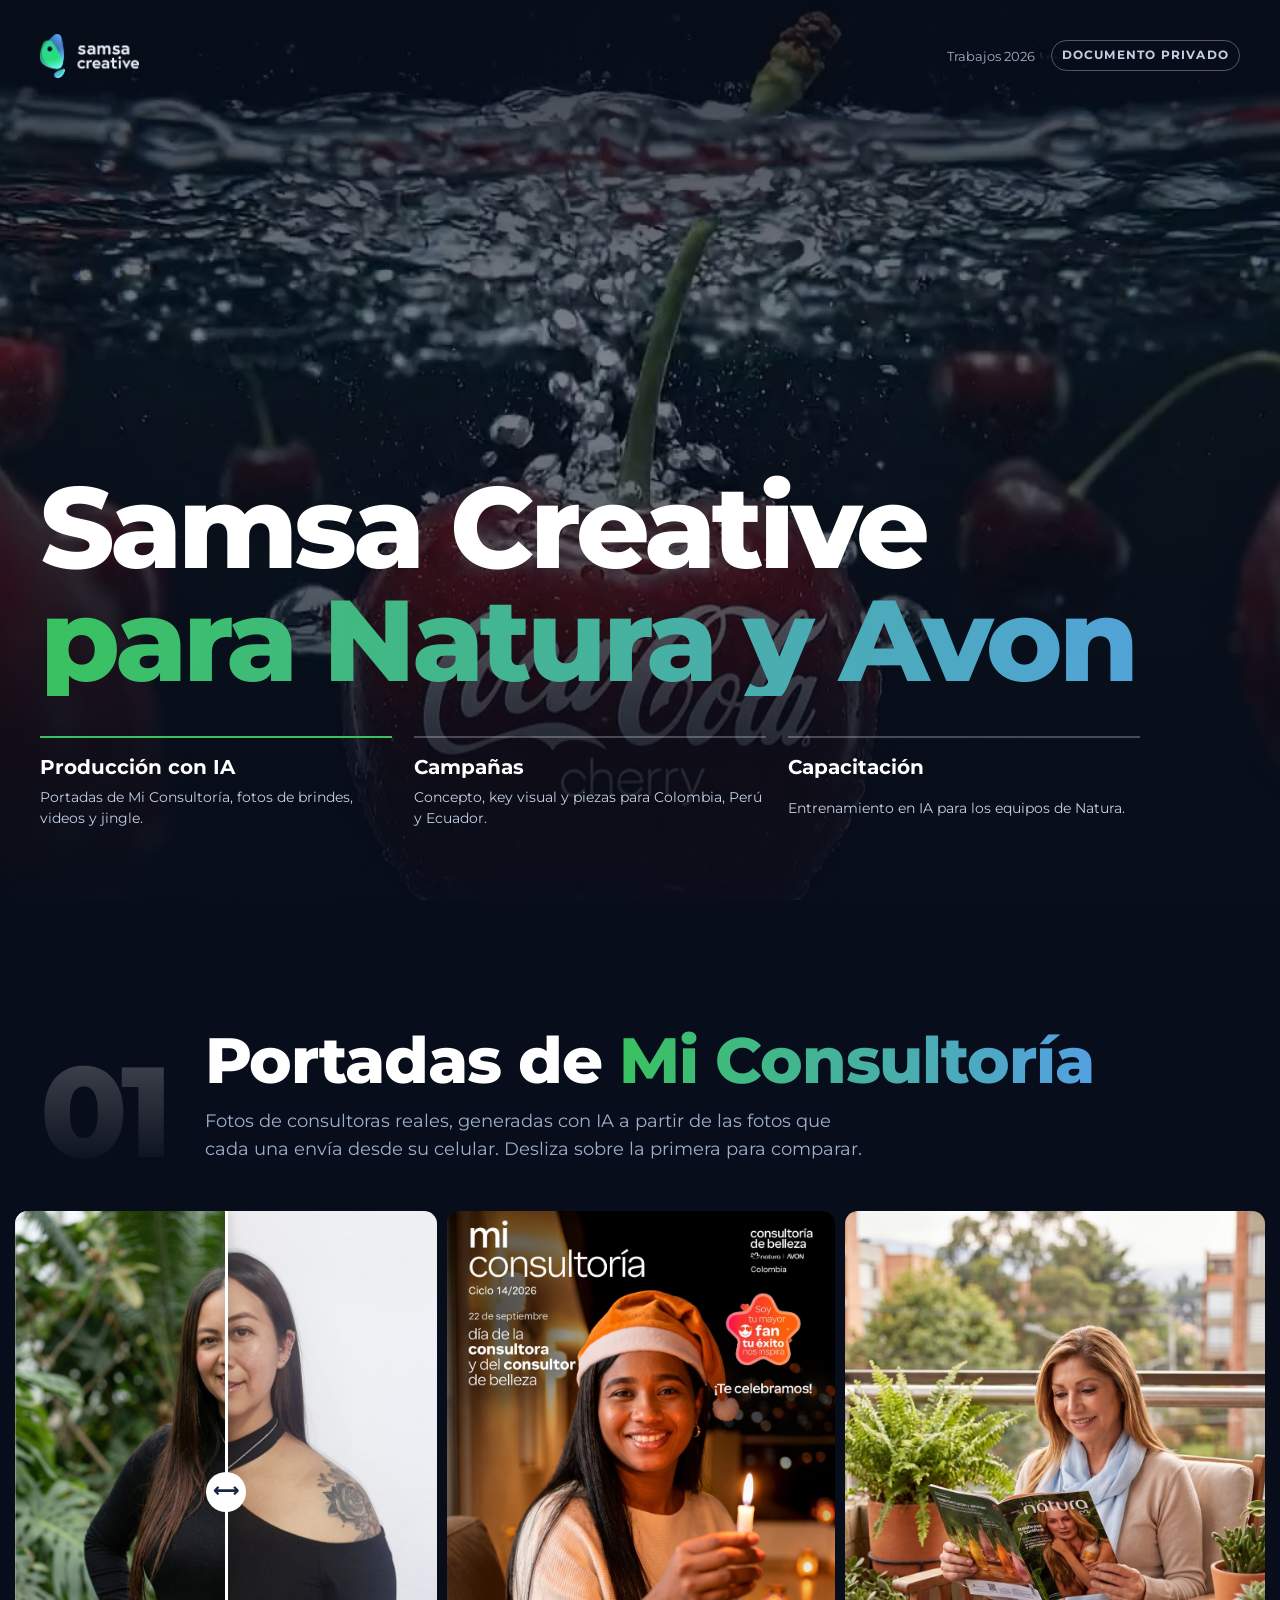
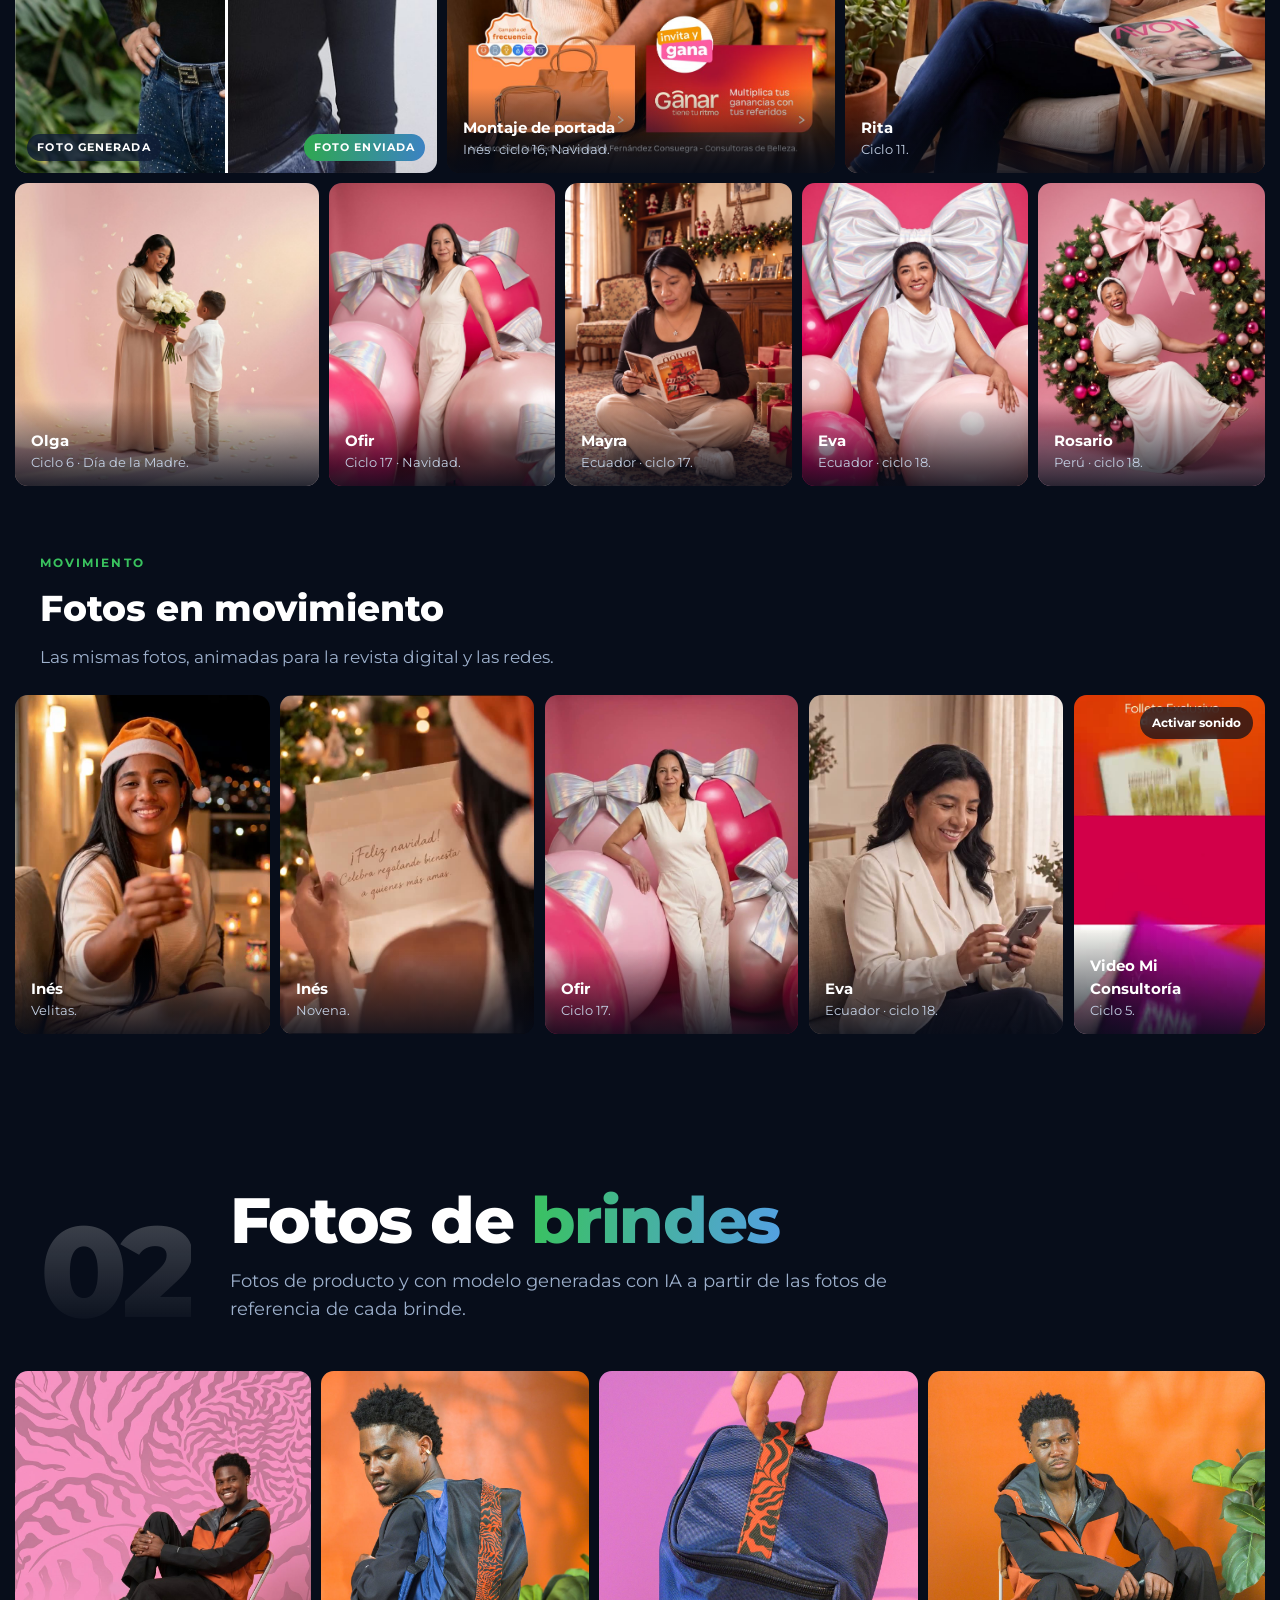
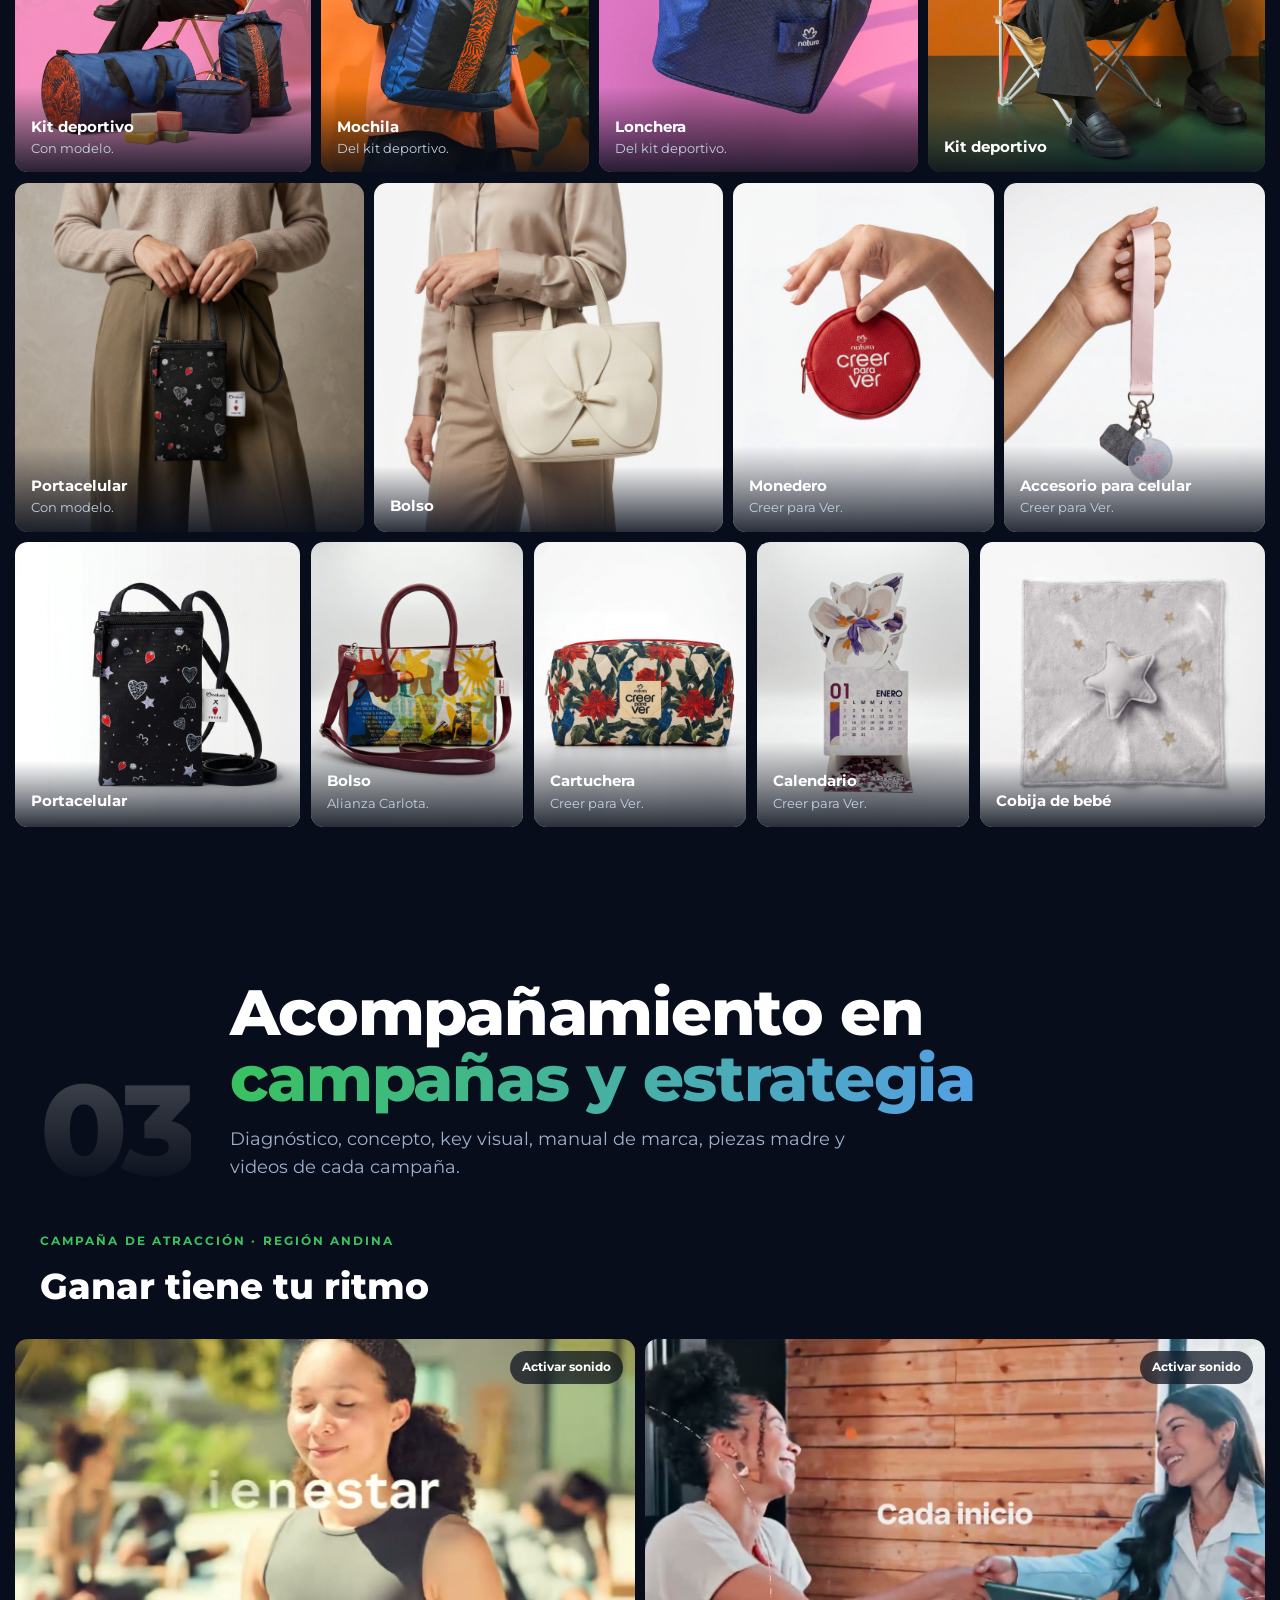
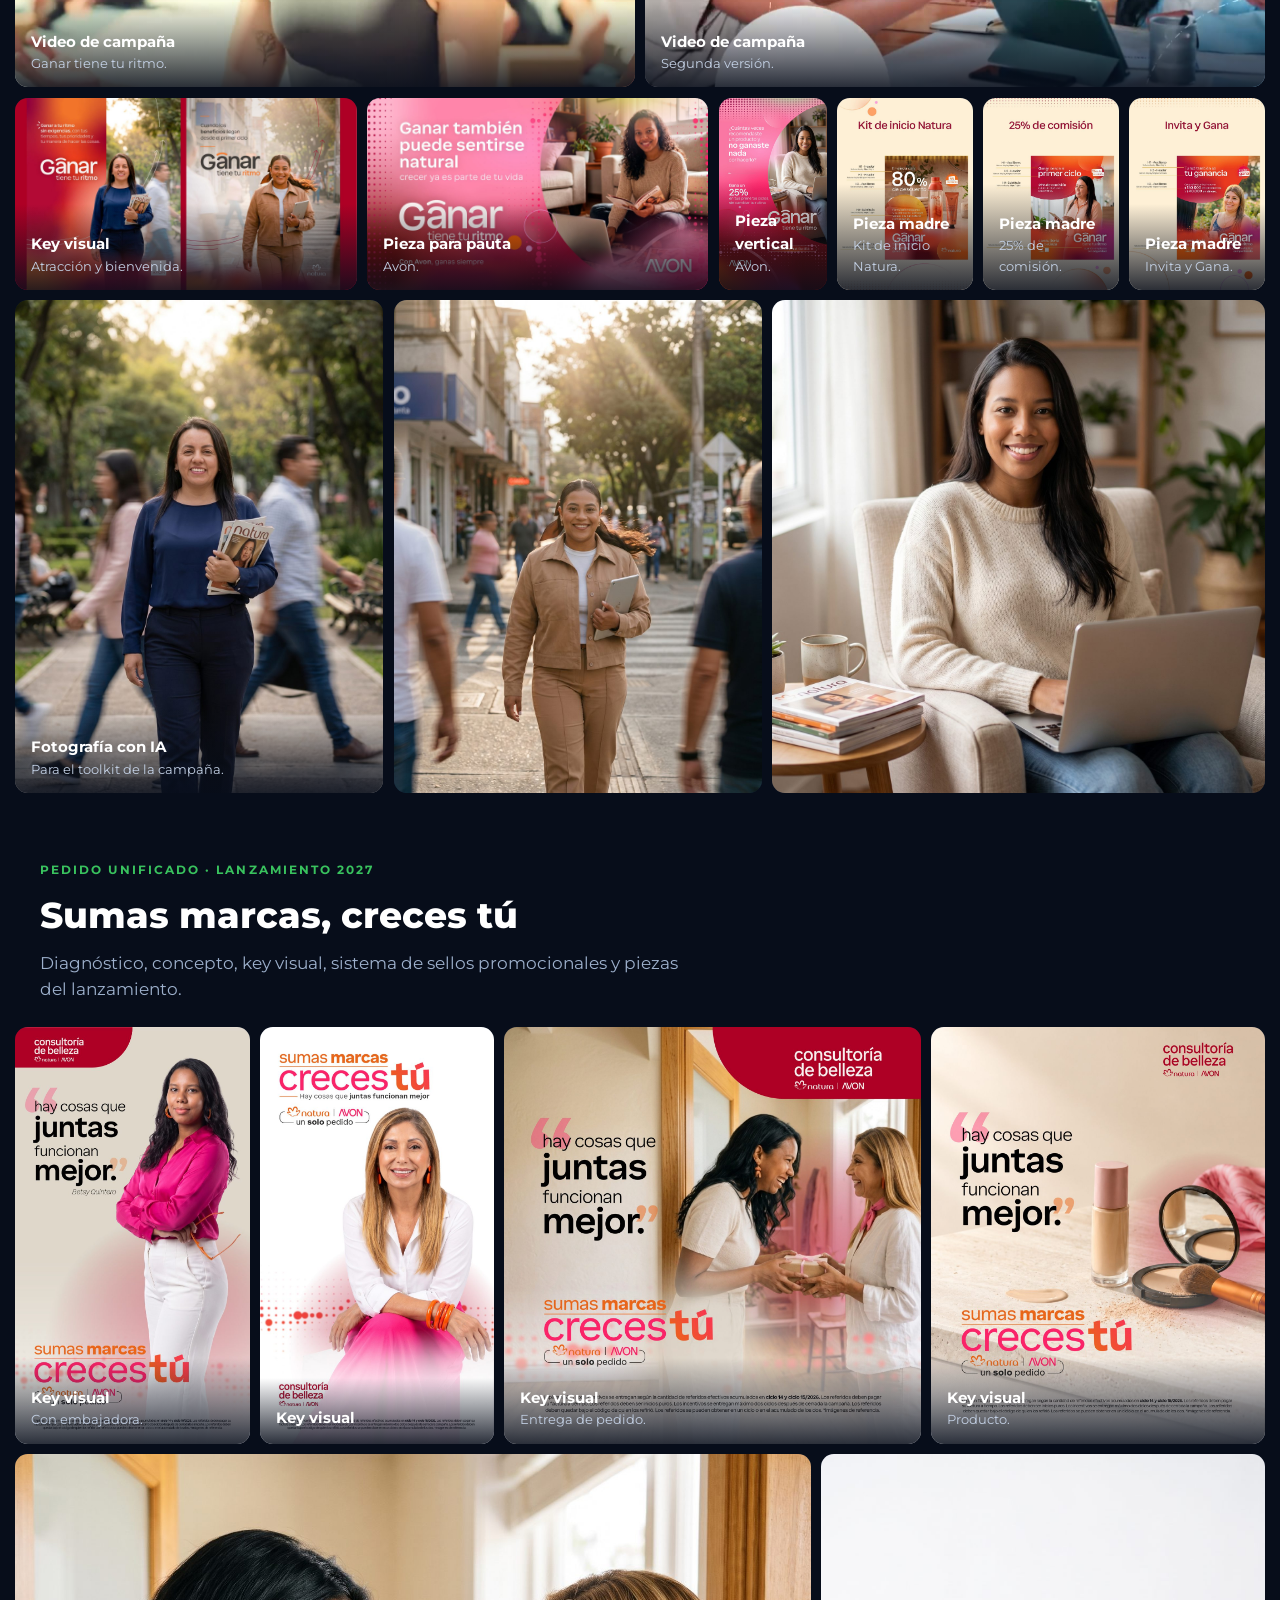
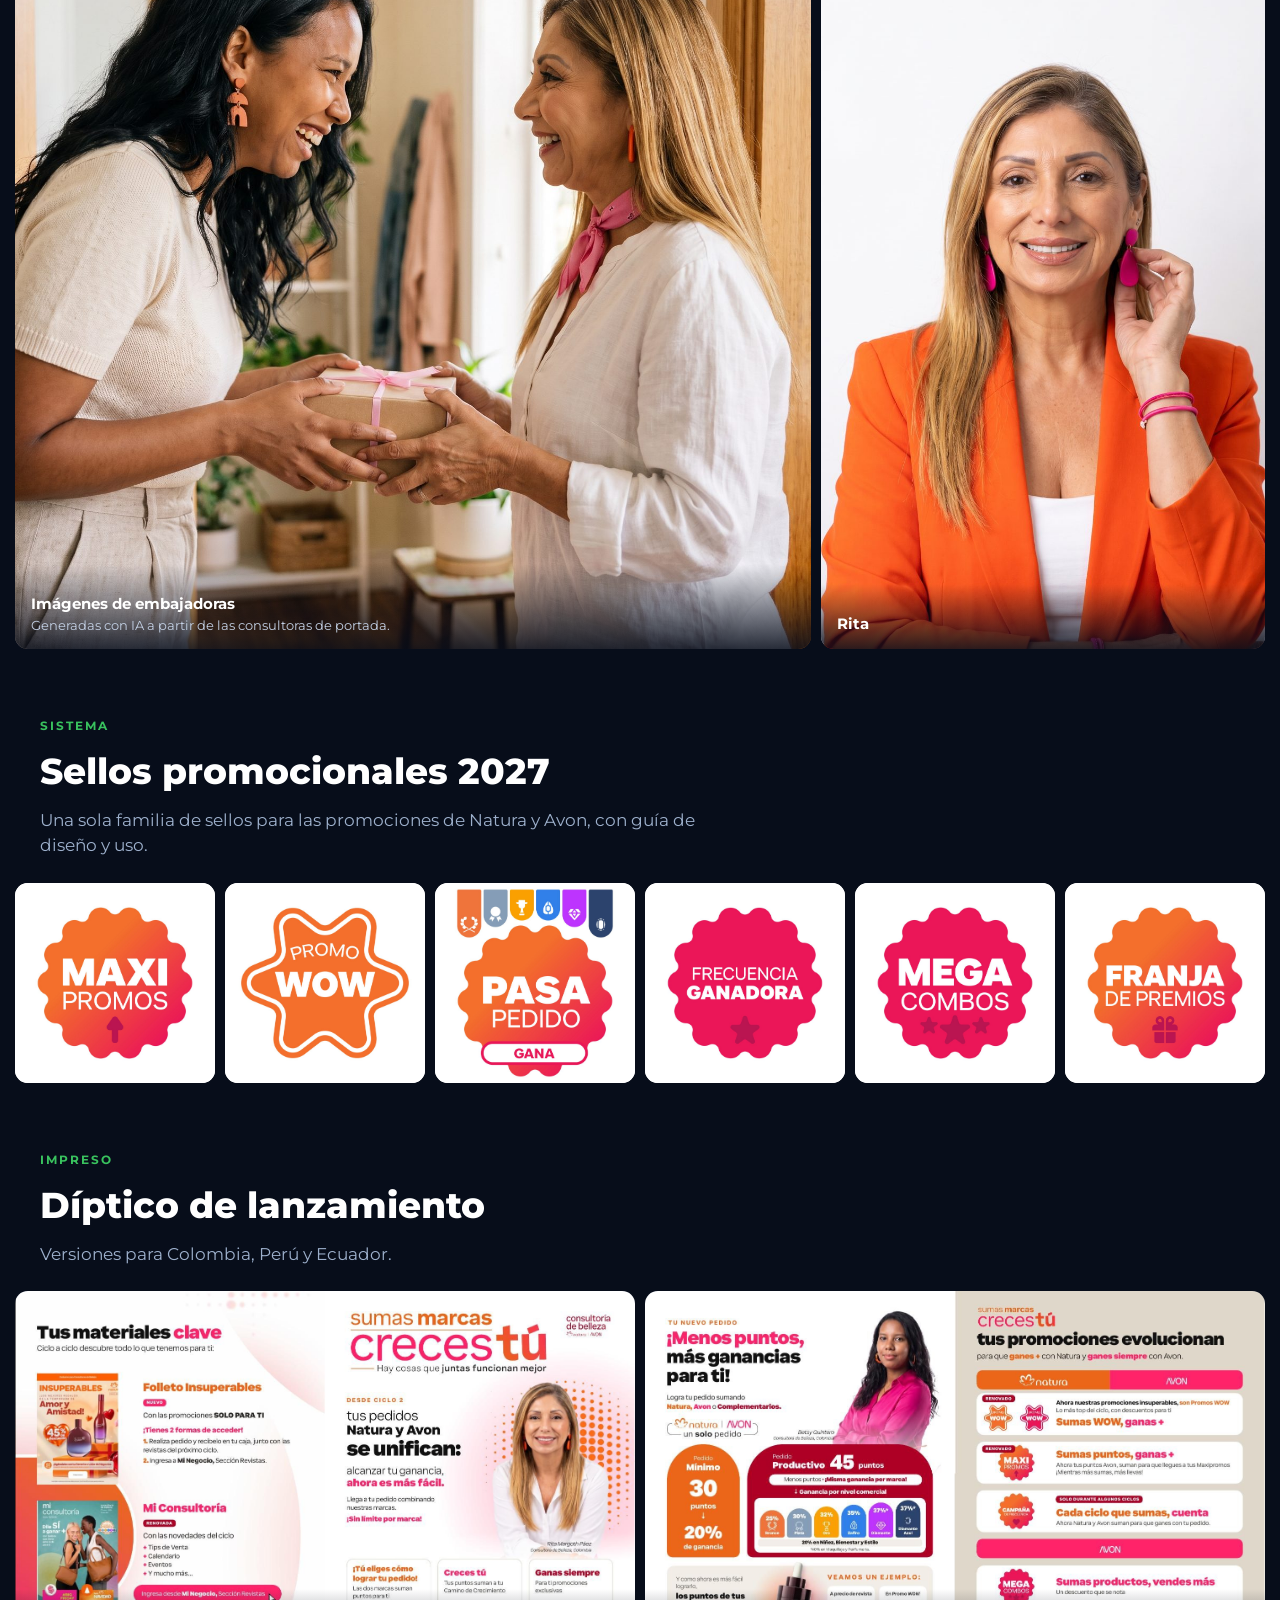
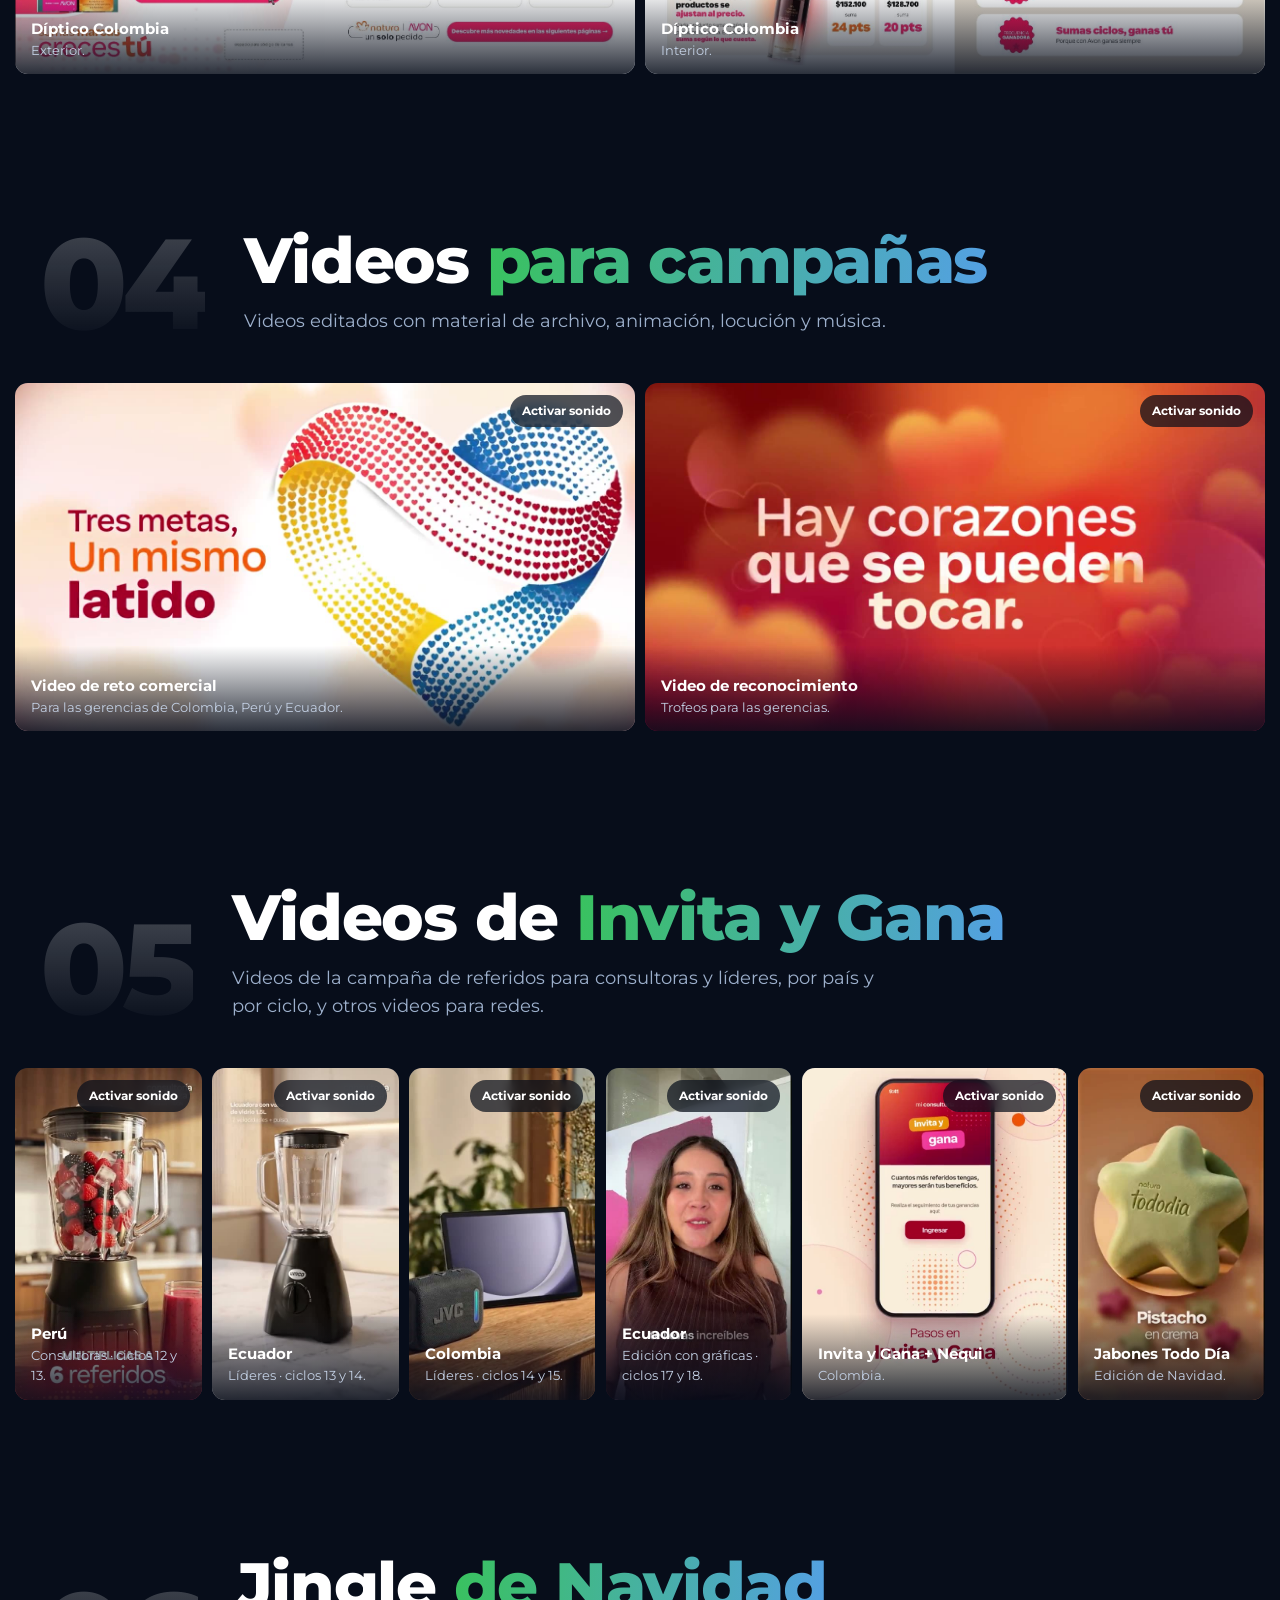
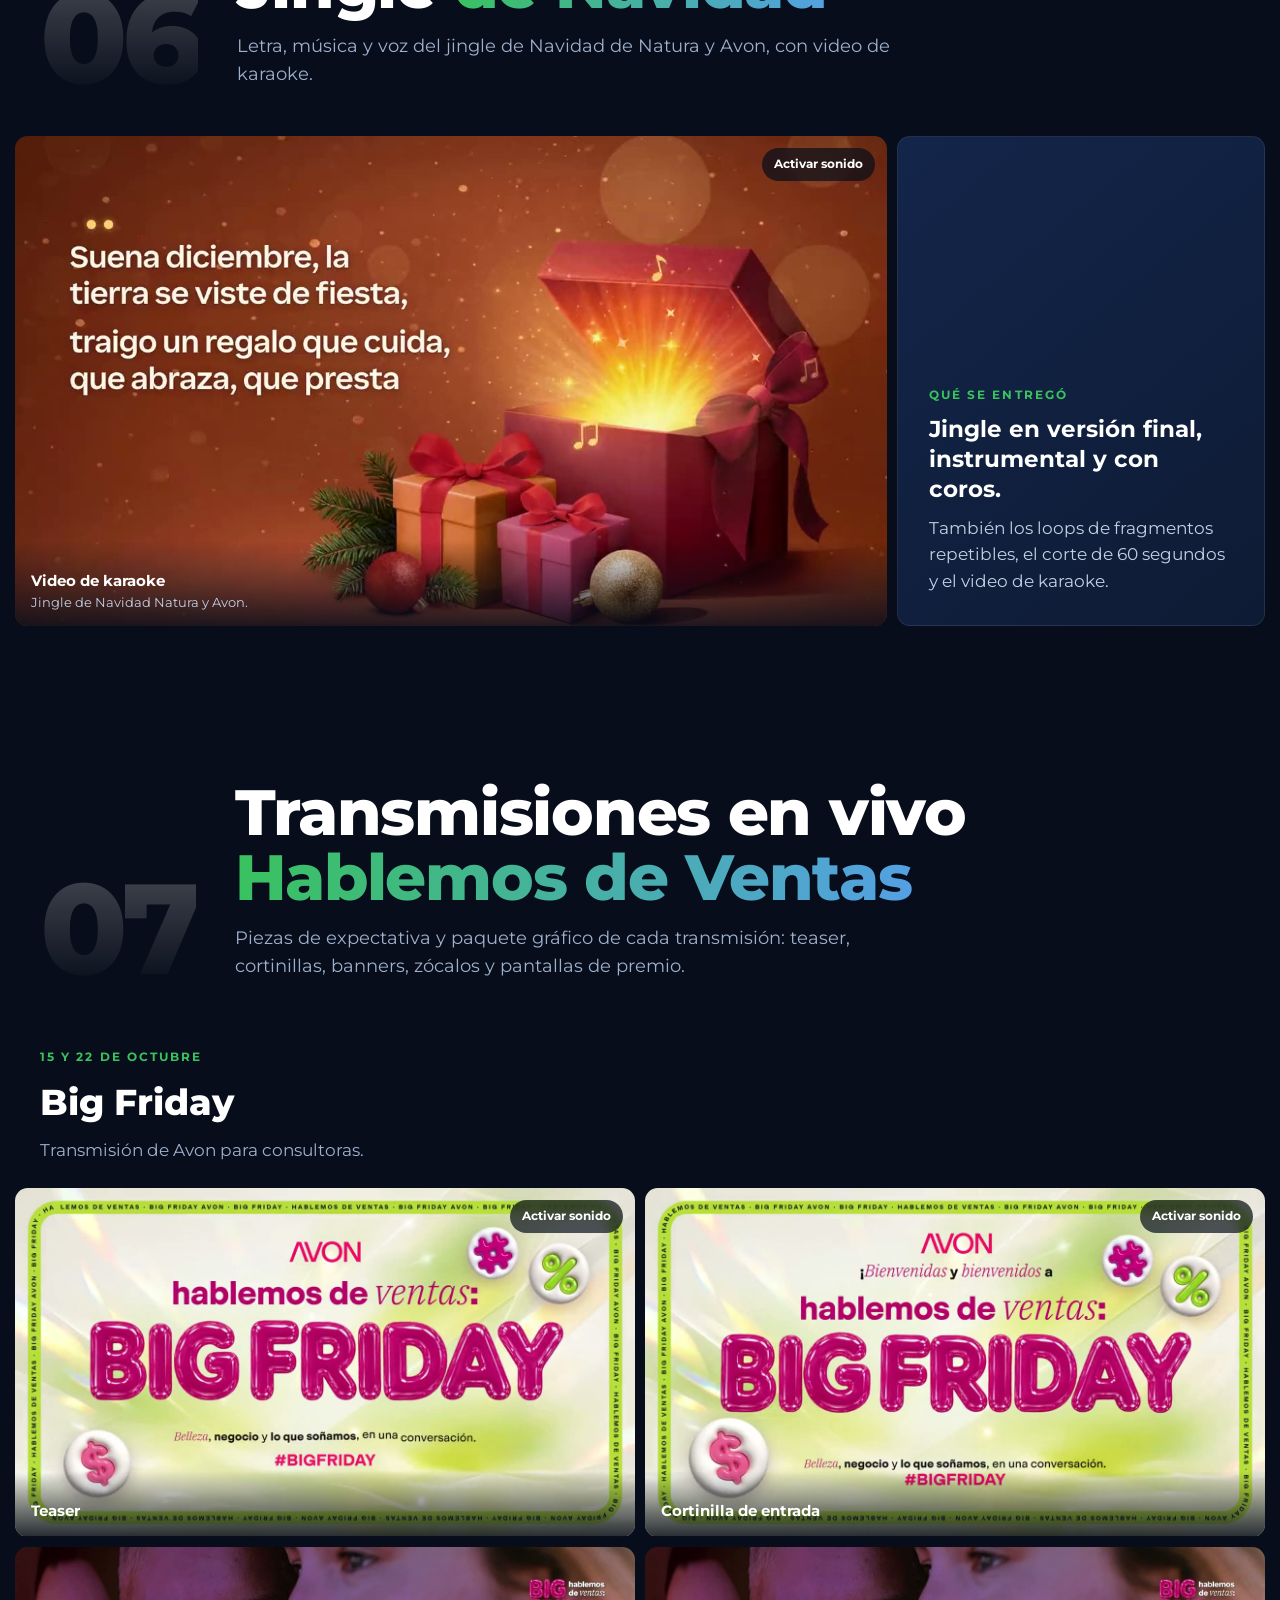
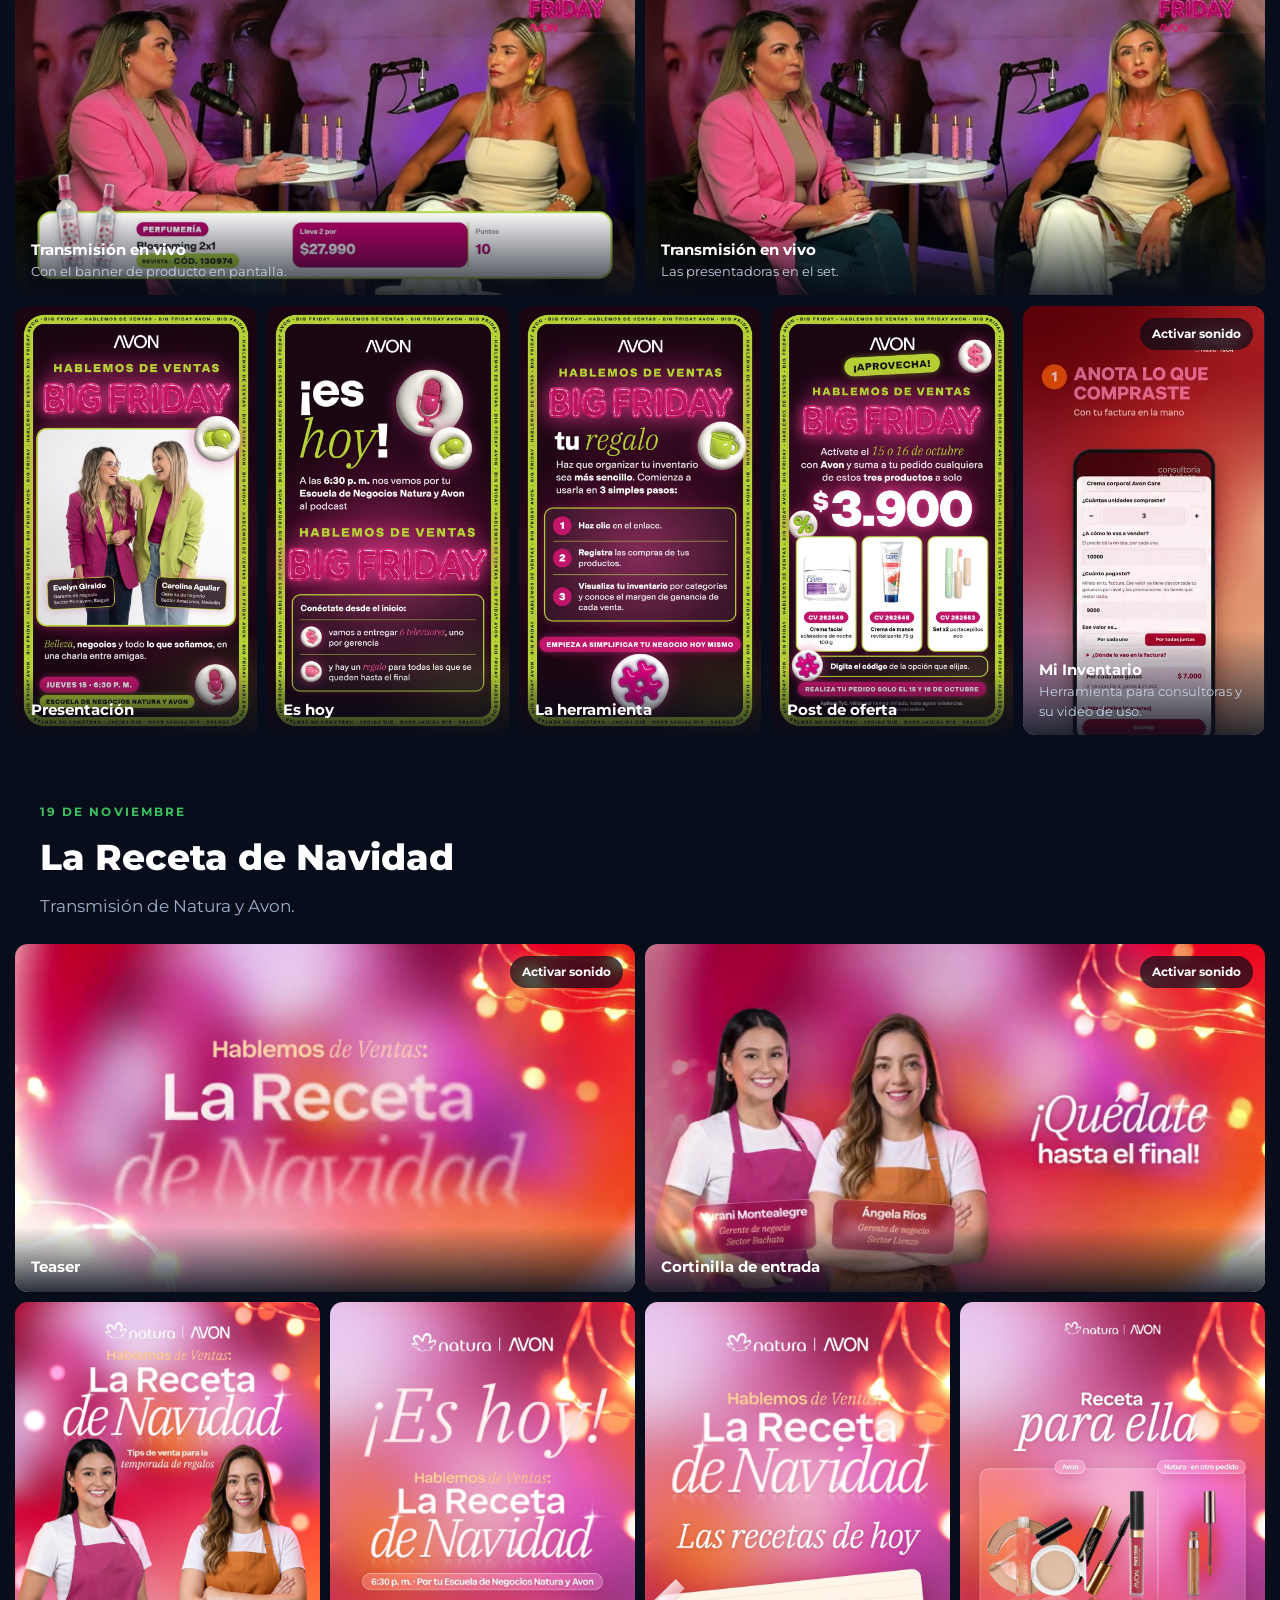
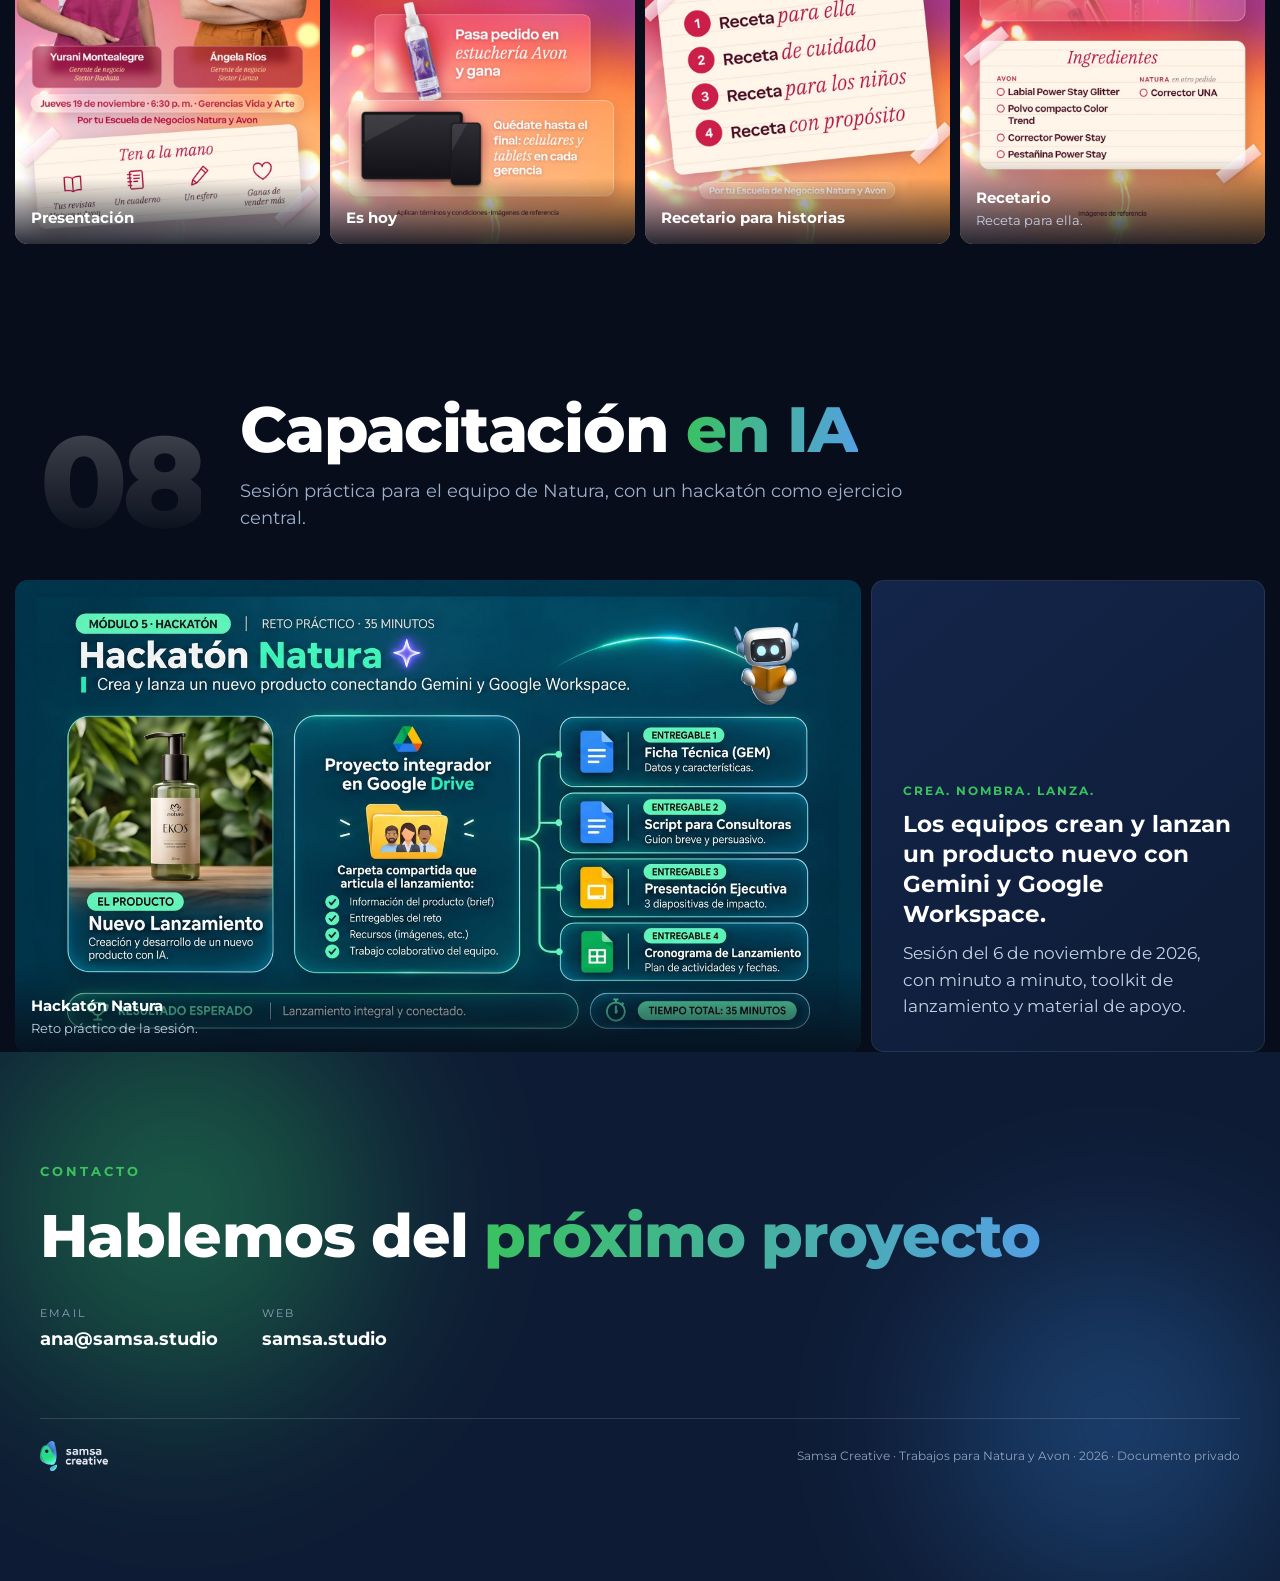
==== index.html @ 6d494fba "Vitrina de trabajos de Samsa para Natura y Avon Co-Authored-By: Claude Fable 5.2 <noreply@anthropic." ====
<!DOCTYPE html>
<html lang="es">
<head>
<meta charset="utf-8">
<meta name="viewport" content="width=device-width, initial-scale=1, viewport-fit=cover">
<title>Samsa para Natura</title>
<meta name="robots" content="noindex, nofollow">
<meta name="description" content="Trabajos de Samsa Creative para Natura y Avon. Documento privado.">
<link rel="stylesheet" href="https://fonts.googleapis.com/css2?family=Montserrat:ital,wght@0,400;0,500;0,600;0,700;0,800;1,400&display=swap">
<style>

/* Layout: línea de landings Samsa (hero navy con aurora, bloques claros, rótulos verdes, titulares con degradé). El concepto a crayón entra como una hoja de papel dentro de ese sistema. */
:root{
  --ground:#F3F5F8; --tint:#EDF1F6; --card:#fff; --line:#E2E7EE;
  --ink:#182741; --hero:#0E1B34; --muted:#59626F; --label:#8A94A2;
  --green:#2FA84F; --green-br:#39C25E; --blue:#3B82C4; --blue-br:#54A0E4;
  --paper:#f6f1e8; --teal:#5f9c9a;
  --sans:'Montserrat',-apple-system,BlinkMacSystemFont,'Segoe UI','Helvetica Neue',Arial,sans-serif;
  color-scheme:light;
}
*{box-sizing:border-box}
body{margin:0;background:var(--ground);color:var(--ink);font-family:var(--sans);font-size:16px;line-height:1.55;-webkit-font-smoothing:antialiased}
img{max-width:100%;display:block}
p{margin:0} h1,h2,h3{margin:0;text-wrap:balance}
.wrap{max-width:960px;margin:0 auto;padding-inline:clamp(16px,4vw,40px)}
.wide{max-width:1280px;margin:0 auto;padding-inline:clamp(16px,4vw,40px)}
.num{font-variant-numeric:tabular-nums}
.grad{padding-right:.03em;background:linear-gradient(96deg,var(--green),var(--blue));-webkit-background-clip:text;background-clip:text;color:transparent}

/* hero */
.hero{position:relative;background:var(--hero);color:#fff;overflow:hidden}
.hero__inner{position:relative;z-index:2;max-width:1280px;margin:0 auto;padding:34px clamp(16px,4vw,40px) clamp(44px,6vw,72px)}
.hero__bar{display:flex;align-items:center;justify-content:space-between;gap:20px;flex-wrap:wrap}
.hero__logo{height:clamp(38px,3.4vw,50px);width:auto}
.hero__date{font-size:13px;color:#9DB0CC}
.hero__grid{display:grid;grid-template-columns:minmax(0,1fr) minmax(0,1.15fr);gap:clamp(28px,4vw,64px);align-items:center;margin-top:clamp(40px,6vw,80px)}
.hero__eyebrow{font-size:12.5px;font-weight:700;letter-spacing:.24em;text-transform:uppercase;color:var(--green-br);margin:0 0 22px}
.hero__title{font-weight:800;font-size:clamp(44px,6.6vw,88px);line-height:1.04;letter-spacing:-.03em}
.hero__title .grad{background:linear-gradient(96deg,var(--green-br),var(--blue-br));-webkit-background-clip:text;background-clip:text}
.hero__sub{max-width:38ch;color:#C3D0E4;font-size:clamp(15px,1.5vw,18px);font-weight:500;line-height:1.5;margin-top:28px;padding-top:24px;border-top:1px solid rgba(255,255,255,.18)}
.facts{display:flex;flex-wrap:wrap;gap:14px 40px;margin-top:32px}
.fact{display:flex;flex-direction:column;gap:3px}
.fact__v{font-size:clamp(24px,3vw,34px);font-weight:400;line-height:1;color:#fff}
.fact:first-child .fact__v{color:var(--green-br)}
.fact__k{font-size:11px;letter-spacing:.14em;text-transform:uppercase;color:#8FA1BC}
.hero__fig{margin:0;border-radius:14px;overflow:hidden;box-shadow:0 30px 60px -30px rgba(0,0,0,.6)}
.hero__fig img{width:100%;height:auto}
.hero__fig figcaption{background:rgba(255,255,255,.06);color:#9DB0CC;font-size:12px;padding:10px 14px;letter-spacing:.04em}
.aurora{position:absolute;inset:0;z-index:1;overflow:hidden}
.blob{position:absolute;border-radius:50%;filter:blur(70px);opacity:.5}
.blob.b1{width:52vw;height:52vw;left:-12vw;top:-14vw;background:radial-gradient(circle,#2EBE63,transparent 62%)}
.blob.b2{width:46vw;height:46vw;right:-10vw;top:6vw;background:radial-gradient(circle,#2F79C8,transparent 62%)}
.blob.b3{width:40vw;height:40vw;left:26vw;bottom:-18vw;background:radial-gradient(circle,#1FA0A6,transparent 62%)}
@media (prefers-reduced-motion:no-preference){
  .blob.b1{animation:d1 20s ease-in-out infinite}.blob.b2{animation:d2 24s ease-in-out infinite}.blob.b3{animation:d3 28s ease-in-out infinite}
}
@keyframes d1{50%{transform:translate(6vw,4vw)}}@keyframes d2{50%{transform:translate(-5vw,5vw)}}@keyframes d3{50%{transform:translate(4vw,-4vw)}}

/* bloques */
.block{padding-block:clamp(56px,8vw,88px)}
.block--tint{background:var(--tint)}
.block--paper{background:var(--paper)}
.seclabel{font-size:12.5px;font-weight:700;letter-spacing:.18em;text-transform:uppercase;color:var(--green);margin:0 0 30px;display:flex;align-items:center;gap:18px}
.seclabel::after{content:"";flex:1;height:1px;background:var(--line)}
.block--paper .seclabel::after{background:#e2d9c8}
.bigt{font-weight:800;font-size:clamp(32px,4.8vw,60px);line-height:1.1;letter-spacing:-.015em}
.body-lg{font-size:17px;color:var(--muted);line-height:1.68;max-width:62ch;margin-top:24px}
.body-lg p+p{margin-top:15px}

/* reel */
.reel{display:block;position:relative;overflow:hidden;background:var(--hero);color:#fff;text-decoration:none}
.reel img{width:100%;aspect-ratio:21/9;object-fit:cover;transition:transform .7s cubic-bezier(.22,1,.36,1)}
.reel:hover img,.reel:focus-visible img{transform:scale(1.03)}
.reel__bar{position:absolute;left:0;right:0;bottom:0;display:flex;align-items:flex-end;justify-content:space-between;gap:18px;flex-wrap:wrap;padding:clamp(18px,4vw,54px);background:linear-gradient(to top,rgba(14,27,52,.92),rgba(14,27,52,.3) 70%,transparent)}
.reel__l b{display:block;font-weight:700;font-size:clamp(22px,4vw,48px);line-height:1.14;letter-spacing:-.015em}
.reel__l span{font-size:clamp(13px,1.4vw,16px);color:#AEBED4;display:block;margin-top:7px;max-width:44ch}
.cta{display:inline-flex;align-items:center;gap:9px;padding:11px 22px;border-radius:40px;background:linear-gradient(96deg,var(--green-br),var(--blue-br));color:#0E1B34;font-weight:800;font-size:13.5px;white-space:nowrap}
.cta::before{content:"";border-left:11px solid #0E1B34;border-top:7px solid transparent;border-bottom:7px solid transparent}

/* quiénes somos */
.cols3{display:grid;grid-template-columns:repeat(3,minmax(0,1fr));gap:22px;margin-top:40px}
.pill{background:var(--card);border:1px solid var(--line);border-radius:14px;padding:28px 28px 30px;position:relative;overflow:hidden;transition:transform .3s cubic-bezier(.22,1,.36,1),box-shadow .3s}
.pill::after{content:"";position:absolute;left:0;right:0;top:0;height:3px;background:linear-gradient(96deg,#39C25E,#54A0E4);opacity:0;transition:opacity .3s}
.pill:hover{transform:translateY(-5px);box-shadow:0 18px 38px rgba(24,39,65,.13)}
.pill:hover::after{opacity:1}
.pill__k{font-size:20px;font-weight:400;line-height:1.2;margin-bottom:12px}
.pill__k .g{color:var(--green)}
.pill p{font-size:14px;color:var(--muted);line-height:1.6}
.pill p+p{margin-top:10px}
.bleed{display:grid;grid-template-columns:repeat(3,minmax(0,1fr));gap:2px;background:var(--line)}
.cell{position:relative;background:var(--card);overflow:hidden}
.cell img{width:100%;aspect-ratio:4/3;object-fit:cover;transition:transform .7s cubic-bezier(.22,1,.36,1)}
.cell:hover img{transform:scale(1.04)}
.cap2{position:absolute;left:0;right:0;bottom:0;padding:clamp(14px,1.8vw,24px);background:linear-gradient(to top,rgba(14,27,52,.93),rgba(14,27,52,.4) 65%,transparent);color:#fff}
.cap2 b{display:block;font-weight:400;font-size:clamp(15px,1.6vw,20px);line-height:1.15}
.cap2 span{display:block;font-size:clamp(11.5px,1.1vw,13px);color:#C3D0E4;margin-top:4px}
.marcas{background:var(--tint);border-bottom:1px solid var(--line);padding-block:clamp(46px,6.5vw,88px)}
.marcas .k{font-size:11.5px;font-weight:700;letter-spacing:.2em;text-transform:uppercase;color:var(--label);text-align:center;margin-bottom:clamp(24px,3vw,40px)}
.marcas img{width:100%;max-width:1100px;margin-inline:auto;height:auto}

/* concepto */
.concept-note{display:inline-flex;align-items:center;gap:10px;margin-top:22px;font-size:13px;color:var(--muted);background:#fff;border:1px solid #e2d9c8;border-radius:40px;padding:8px 16px}
.concept-note b{color:var(--ink)}
.howto{display:flex;align-items:center;gap:12px;margin:clamp(34px,4vw,48px) 0 14px;font-size:14px;font-weight:600;color:var(--ink)}
.howto svg{width:44px;height:20px;flex:none}
.compare{display:grid;grid-template-columns:1fr;gap:clamp(36px,5vw,64px)}
.cap{display:flex;gap:6px 18px;flex-wrap:wrap;align-items:baseline}
.opt{font-size:clamp(22px,2.6vw,30px);font-weight:800;letter-spacing:-.01em;margin-top:clamp(28px,4vw,44px)}
.opt span{display:block;font-size:12px;font-weight:700;letter-spacing:.18em;text-transform:uppercase;color:var(--green);margin-bottom:6px}
.opt2{margin-top:clamp(56px,7vw,88px);padding-top:clamp(8px,2vw,16px);border-top:1px solid #e2d9c8}
.sheet{margin-top:clamp(56px,7vw,88px)}
.sheet h3{font-size:clamp(22px,2.6vw,30px);font-weight:800;letter-spacing:-.01em}
.sheet p{font-size:16px;color:var(--muted);max-width:62ch;margin-top:12px}
.sheet figure{margin:24px 0 0;background:#fff;border:1px solid #e2d9c8;border-radius:14px;overflow:hidden}
.sheet img{width:100%;height:auto}
.sheet-ph{position:relative;margin-top:24px;display:grid;grid-template-columns:repeat(4,minmax(0,1fr));gap:14px;padding:clamp(16px,2.5vw,28px);background:#fff;border:1px solid #e2d9c8;border-radius:14px}
.sheet-ph span{display:flex;align-items:flex-end;justify-content:center;aspect-ratio:3/4;border:2px dashed #d9cfbd;border-radius:10px;padding:12px;font-size:12px;font-weight:700;letter-spacing:.14em;text-transform:uppercase;color:var(--label);background:var(--paper)}
.sheet-ph span.wide2{grid-column:span 2;aspect-ratio:auto;min-height:120px}
.sheet-ph em{position:absolute;top:50%;left:50%;transform:translate(-50%,-50%);font-style:normal;font-size:13px;font-weight:800;letter-spacing:.06em;text-transform:uppercase;padding:10px 18px;border-radius:40px;background:linear-gradient(96deg,var(--green-br),var(--blue-br));color:#0E1B34;white-space:nowrap}
@media (max-width:620px){.sheet-ph{grid-template-columns:repeat(2,minmax(0,1fr))}}
[data-style-only][hidden]{display:none!important}
.ba{position:relative;aspect-ratio:16/9;max-width:100%;overflow:hidden;border-radius:14px;background:#e9e2d4;user-select:none;touch-action:pan-y;cursor:ew-resize;box-shadow:0 20px 40px -26px rgba(24,39,65,.45)}
.ba img{position:absolute;inset:0;width:100%;height:100%;object-fit:cover;pointer-events:none}
.ba .top{clip-path:inset(0 0 0 var(--pos,50%))}
.ba .line{position:absolute;top:0;bottom:0;left:var(--pos,50%);width:3px;margin-left:-1.5px;background:#fff;box-shadow:0 0 0 1px rgba(14,27,52,.25);pointer-events:none}
.ba .knob{position:absolute;top:50%;left:var(--pos,50%);transform:translate(-50%,-50%);display:flex;align-items:center;gap:6px;padding:9px 14px;border-radius:40px;background:linear-gradient(96deg,var(--green-br),var(--blue-br));color:#0E1B34;font-size:12px;font-weight:800;letter-spacing:.06em;text-transform:uppercase;white-space:nowrap;box-shadow:0 6px 18px rgba(14,27,52,.35);pointer-events:none}
.ba .knob svg{width:14px;height:14px}
.ba input{position:absolute;inset:0;width:100%;height:100%;opacity:0;margin:0;pointer-events:none}
.ba input:focus-visible ~ .knob{outline:3px solid var(--ink);outline-offset:3px}
.ba .tag{position:absolute;top:12px;font-size:10.5px;letter-spacing:.18em;text-transform:uppercase;font-weight:700;padding:6px 10px;border-radius:30px;pointer-events:none}
.ba .tag.l{left:12px;background:rgba(14,27,52,.78);color:#fff}
.ba .tag.r{right:12px;background:rgba(255,255,255,.92);color:var(--ink)}
.ba.touched .knob span{display:none}
.cap{margin-top:14px;display:grid;gap:4px}
.cap b{font-size:15px}
.cap p{font-size:14px;color:var(--muted)}
.traits{display:grid;grid-template-columns:repeat(3,minmax(0,1fr));gap:22px;margin-top:clamp(36px,4vw,52px)}
.trait{background:#fff;border:1px solid #e2d9c8;border-radius:14px;padding:24px;display:grid;gap:8px;align-content:start;min-width:0}
.trait h3{font-size:17px;font-weight:700}
.trait p{font-size:14px;color:var(--muted);line-height:1.6}
.swatches{display:flex;flex-wrap:wrap;gap:6px;margin-top:4px}
.swatches i{width:26px;height:26px;border-radius:50%;display:block;box-shadow:inset 0 0 0 1px rgba(24,39,65,.12)}

/* desglose */
.tbl-wrap{overflow-x:auto;margin-top:36px;background:#fff;border:1px solid var(--line);border-radius:14px}
table{width:100%;border-collapse:collapse;font-variant-numeric:tabular-nums;min-width:440px}
th{font-size:11px;letter-spacing:.16em;text-transform:uppercase;font-weight:700;color:var(--label);text-align:right;padding:16px 20px;border-bottom:1px solid var(--line)}
th:first-child,td:first-child{text-align:left}
td{padding:16px 20px;text-align:right;border-bottom:1px solid var(--line);font-weight:500}
tfoot td{border-bottom:0;font-weight:800;background:var(--tint)}
.bar{display:block;height:5px;margin-top:8px;border-radius:3px;background:linear-gradient(96deg,var(--green-br),var(--blue-br))}

/* alcance */
.steps{list-style:none;margin:40px 0 0;padding:0;display:grid;grid-template-columns:repeat(5,minmax(0,1fr));gap:1px;background:var(--line);border:1px solid var(--line);border-radius:14px;overflow:hidden;counter-reset:s}
.steps li{background:#fff;padding:22px 20px 24px;display:grid;gap:6px;align-content:start;counter-increment:s;min-width:0}
.steps li::before{content:"0" counter(s);font-size:12px;font-weight:700;letter-spacing:.16em;color:var(--green)}
.steps b{font-size:15px}
.steps span{font-size:13px;color:var(--muted);line-height:1.5}

/* equipo */
.team{display:grid;grid-template-columns:repeat(4,minmax(0,1fr));gap:22px;margin-top:40px}
.team .pill__k{font-size:18px}
.aside{margin-top:22px;font-size:14px;color:var(--muted);font-style:italic}

/* inversión */
.price{background:var(--hero);color:#fff;border-radius:18px;padding:clamp(26px,4vw,52px);display:grid;grid-template-columns:minmax(0,1.2fr) minmax(0,1fr);gap:clamp(26px,4vw,56px);position:relative;overflow:hidden}
.price .seclabel{color:var(--green-br)}
.price .seclabel::after{background:rgba(255,255,255,.15)}
.price .bigt{color:#fff;font-size:clamp(28px,3.8vw,46px)}
.price .grad{background:linear-gradient(96deg,var(--green-br),var(--blue-br));-webkit-background-clip:text;background-clip:text}
.price .body-lg{color:#C3D0E4;font-size:16px}
.opts{display:grid;gap:18px;align-content:start;min-width:0}
.optd{font-size:14px;line-height:1.55;color:#C3D0E4;margin:0}
.optk{font-size:12px;font-weight:800;letter-spacing:.16em;text-transform:uppercase;color:var(--green-br)}
.calc{background:rgba(255,255,255,.06);border:1px solid rgba(255,255,255,.14);border-radius:14px;padding:24px;display:grid;gap:16px;align-content:start;min-width:0}
.calc label{font-size:11.5px;letter-spacing:.16em;text-transform:uppercase;color:#9DB0CC;font-weight:700;display:flex;justify-content:space-between;gap:10px}
.calc output{color:#fff;font-size:15px;letter-spacing:0;text-transform:none}
.calc input[type=range]{width:100%;accent-color:var(--green-br)}
.rowv{display:flex;justify-content:space-between;align-items:baseline;gap:12px;border-top:1px solid rgba(255,255,255,.14);padding-top:14px;font-variant-numeric:tabular-nums}
.rowv span{font-size:14px;color:#9DB0CC}
.rowv b{font-size:17px}
.rowv.total b{font-size:28px;font-weight:800;color:var(--green-br)}
.calc small{color:#8FA1BC;font-size:12.5px;line-height:1.5}

/* condiciones */
.boxes{display:grid;grid-template-columns:repeat(3,minmax(0,1fr));gap:22px;margin-top:22px}
.boxes:has(.box--cond:only-child){grid-template-columns:1fr}
.box--cond ul{grid-template-columns:repeat(2,minmax(0,1fr));gap:10px 32px}
@media (max-width:700px){.box--cond ul{grid-template-columns:1fr}}
.box{background:#fff;border:1px solid var(--line);border-radius:14px;padding:26px;display:grid;gap:14px;align-content:start;min-width:0}
.box .k{font-size:11.5px;font-weight:700;letter-spacing:.18em;text-transform:uppercase;color:var(--label)}
.box ul{margin:0;padding:0;list-style:none;display:grid;gap:10px}
.box li{position:relative;padding-left:18px;font-size:14px;color:var(--muted);line-height:1.55}
.box li::before{content:"";position:absolute;left:0;top:.55em;width:8px;height:8px;border-radius:50%;background:linear-gradient(96deg,var(--green-br),var(--blue-br))}
.box li b{color:var(--ink)}

/* cierre */
.close{position:relative;background:var(--hero);color:#fff;overflow:hidden}
.close .inner{position:relative;z-index:2;padding-block:clamp(64px,9vw,110px)}
.close .bigt{color:#fff}
.close .bigt .grad{background:linear-gradient(96deg,var(--green-br),var(--blue-br));-webkit-background-clip:text;background-clip:text}
.contact{display:flex;gap:44px;flex-wrap:wrap;margin-top:36px}
.contact div{display:grid;gap:4px}
.contact span{font-size:11px;letter-spacing:.2em;text-transform:uppercase;color:#8FA1BC}
.contact b{font-size:18px;user-select:all}
.contact a{color:inherit;text-decoration:none}
.foot{display:flex;justify-content:space-between;align-items:center;gap:16px;flex-wrap:wrap;margin-top:64px;padding-top:22px;border-top:1px solid rgba(255,255,255,.14);font-size:12px;color:#8FA1BC}
.foot img{height:30px;width:auto}

:focus-visible{outline:3px solid var(--blue);outline-offset:3px}
@media (max-width:980px){
  .hero__grid,.price{grid-template-columns:1fr}
  .cols3,.traits,.boxes{grid-template-columns:1fr}
  .team{grid-template-columns:repeat(2,minmax(0,1fr))}
  .steps{grid-template-columns:repeat(2,minmax(0,1fr))}
  .bleed{grid-template-columns:repeat(2,minmax(0,1fr))}
}
@media (max-width:520px){.team,.steps{grid-template-columns:1fr}}


/* ionava: línea Samsa + línea de tiempo de cortes como pieza del hero */
:root{--io-navy:#0B1340;--io-cobalt:#1E2D9C;--io-gold:#FFC801}
html{background:var(--ground)}
.tk{font-size:11.5px;font-weight:700;letter-spacing:.18em;text-transform:uppercase;color:var(--green)}
.traits{grid-template-columns:repeat(4,minmax(0,1fr))}
.trait{border-color:var(--line)}
.quote{margin:34px 0 0;padding:4px 0 4px 22px;border-left:3px solid var(--green-br);font-size:clamp(18px,2vw,22px);font-weight:700;line-height:1.45;max-width:48ch;color:var(--ink)}
/* hero: cortes */
.cut{margin:0;background:rgba(255,255,255,.05);border:1px solid rgba(255,255,255,.14);border-radius:14px;padding:clamp(18px,2.5vw,28px);display:grid;gap:10px;min-width:0}
.cut__head{display:flex;justify-content:space-between;gap:10px;font-size:11px;font-weight:700;letter-spacing:.16em;text-transform:uppercase;color:#9DB0CC}
.cut__head span:last-child{color:var(--green-br)}
.cut__bar{display:grid;gap:3px;margin-bottom:8px}
.cut__bar.a{grid-template-columns:repeat(6,minmax(0,1fr))}
.cut__bar.b{grid-template-columns:repeat(4,minmax(0,1fr));width:66.666%}
.cut__bar span{min-width:0;height:62px;display:flex;align-items:flex-end;padding:8px;border-radius:6px;font-size:11.5px;font-weight:700;line-height:1.2;color:#fff;background:linear-gradient(160deg,var(--io-cobalt),var(--io-navy));border-top:3px solid var(--green-br);overflow-wrap:anywhere}
.cut__bar.b span{border-top-color:var(--blue-br)}
.cut__ruler{display:grid;grid-template-columns:repeat(6,1fr) auto;font-size:10.5px;color:#8FA1BC;border-top:1px dashed rgba(255,255,255,.2);padding-top:6px}
.cut figcaption{font-size:12.5px;color:#9DB0CC;line-height:1.5;margin-top:4px}
/* contenido */
.vids{display:grid;grid-template-columns:3fr 2fr;gap:22px;margin-top:40px}
.vid{background:#fff;border:1px solid var(--line);border-radius:14px;padding:26px;min-width:0}
.vid__h{display:grid;gap:4px;padding-bottom:16px;border-bottom:1px solid var(--line)}
.vid__h h3{font-size:19px;font-weight:800}
.caps{list-style:none;margin:0;padding:0;counter-reset:c}
.caps[start="7"]{counter-reset:c 6}
.caps li{counter-increment:c;display:grid;grid-template-columns:38px 1fr;column-gap:8px;padding:14px 0;border-bottom:1px dashed var(--line)}
.caps li:last-child{border-bottom:0;padding-bottom:0}
.caps li::before{content:counter(c,decimal-leading-zero);grid-row:span 2;font-size:12px;font-weight:700;letter-spacing:.12em;color:var(--green);padding-top:2px}
.caps b{font-size:15px}
.caps p{font-size:14px;color:var(--muted);line-height:1.55}
/* niveles */
.levels{display:grid;grid-template-columns:1fr 1fr;gap:22px;margin-top:40px}
.level{background:#fff;border:1px solid var(--line);border-radius:14px;padding:clamp(24px,3vw,36px);display:grid;gap:12px;align-content:start;min-width:0}
.level h3{font-size:clamp(24px,2.8vw,32px);font-weight:800;letter-spacing:-.01em}
.level__d{font-size:15px;color:var(--muted);line-height:1.6}
.level ul{margin:4px 0 0;padding:0;list-style:none;display:grid;gap:8px}
.level li{position:relative;padding-left:18px;font-size:14px;color:var(--muted)}
.level li::before{content:"";position:absolute;left:0;top:.55em;width:8px;height:8px;border-radius:50%;background:linear-gradient(96deg,var(--green-br),var(--blue-br))}
.level__p{display:flex;justify-content:space-between;align-items:baseline;gap:12px;margin-top:10px;padding-top:18px;border-top:1px solid var(--line)}
.level__p span{font-size:13px;color:var(--label);font-weight:600}
.level__p b{font-size:clamp(28px,3.4vw,40px);font-weight:800;color:var(--ink)}
.level--hi{background:var(--hero);border-color:var(--hero);color:#fff}
.level--hi .tk{color:var(--green-br)}
.level--hi .level__d,.level--hi li{color:#C3D0E4}
.level--hi .level__p{border-top-color:rgba(255,255,255,.15)}
.level--hi .level__p b{color:#fff}
.level--hi .level__p span{color:#8FA1BC}
/* mensualidad */
.plans{display:grid;grid-template-columns:repeat(3,minmax(0,1fr));gap:22px;margin-top:40px}
.plan{background:#fff;border:1px solid var(--line);border-radius:14px;padding:24px;display:grid;gap:6px;min-width:0}
.plan b{font-size:clamp(26px,3vw,34px);font-weight:800}
.plan__m{font-size:13.5px;color:var(--muted)}
.plan--on{background:var(--hero);border-color:var(--hero);color:#fff}
.plan--on .tk{color:var(--green-br)}
.plan--on .plan__m{color:#C3D0E4}
.menu-grid{display:grid;grid-template-columns:1fr 1fr;gap:22px;margin-top:22px}
table.menu{min-width:0}
table.menu td{padding:12px 4px;font-size:14px;color:var(--muted)}
table.menu td:last-child{color:var(--ink);font-weight:800;white-space:nowrap}
.tbl-wrap{border:0;border-radius:0}
/* cronograma */
.tl{list-style:none;margin:36px 0 0;padding:0;background:#fff;border:1px solid var(--line);border-radius:14px;overflow:hidden}
.tl li{display:grid;grid-template-columns:140px 1fr;gap:16px;padding:18px 24px;border-bottom:1px solid var(--line)}
.tl li:last-child{border-bottom:0}
.tl .d{font-size:12px;font-weight:700;letter-spacing:.14em;text-transform:uppercase;color:var(--label);padding-top:2px}
.tl .d.g{color:var(--green)}
.tl b{font-size:15px}
.tl p{font-size:14px;color:var(--muted);margin-top:4px}
.boxes2{display:grid;grid-template-columns:1fr 1.4fr;gap:22px;margin-top:22px}
@media (max-width:980px){.traits{grid-template-columns:1fr 1fr}.vids,.levels,.menu-grid,.boxes2{grid-template-columns:1fr}}
@media (max-width:620px){.traits,.plans{grid-template-columns:1fr}.tl li{grid-template-columns:1fr;gap:4px}.cut__bar span{height:72px;font-size:10.5px;padding:6px}.cut__bar.b{width:100%}.cut__ruler{display:none}}
@media (max-width:620px){.hero__title{font-size:clamp(34px,10vw,44px)}.cut__bar.a{grid-template-columns:repeat(3,minmax(0,1fr))}.cut__bar.b{grid-template-columns:repeat(2,minmax(0,1fr))}.cut__head{flex-wrap:wrap}.hero__date{font-size:12px}}
/* v2 */
.vid--one{margin-top:36px}
.vid--one .caps{display:grid;grid-template-columns:1fr 1fr;column-gap:40px}
.vid--one .caps li:nth-last-child(2){border-bottom:0}
.refs{display:grid;gap:36px;margin-top:36px}
.refs__t{font-size:clamp(20px,2.2vw,26px);font-weight:800;margin-bottom:0}
.refs__g{grid-template-columns:repeat(3,minmax(0,1fr))}
.refs__g span{aspect-ratio:9/16;max-height:340px;width:100%}
.cmp{min-width:460px}
.cmp th,.cmp td{text-align:right}
.cmp th:first-child,.cmp td:first-child{text-align:left}
.cmp td:nth-child(2){color:var(--label);text-decoration:line-through}
.cmp td:nth-child(3){color:var(--green);font-weight:800}
.cmp th:nth-child(3){color:var(--green)}
.months{list-style:none;margin:22px 0 0;padding:0;display:grid;grid-template-columns:repeat(3,minmax(0,1fr));gap:22px}
.months li{background:#fff;border:1px solid var(--line);border-radius:14px;padding:24px;display:grid;gap:6px;align-content:start;min-width:0}
.months b{font-size:17px}
.months p{font-size:14px;color:var(--muted);line-height:1.55}
@media (max-width:980px){.months{grid-template-columns:1fr}}
@media (max-width:620px){.vid--one .caps{grid-template-columns:1fr}.vid--one .caps li:nth-last-child(2){border-bottom:1px dashed var(--line)}.refs__g{grid-template-columns:repeat(3,minmax(0,1fr));gap:8px;padding:12px}.refs__g span{font-size:9px;padding:6px}}
.planbox{margin-top:36px;background:var(--hero);color:#fff;border-radius:14px;padding:clamp(22px,3vw,32px);display:grid;grid-template-columns:auto 1fr;gap:12px 40px;align-items:center}
.planbox .tk{color:var(--green-br);display:block;margin-bottom:6px}
.planbox b{font-size:clamp(30px,4vw,44px);font-weight:800}
.planbox small{font-size:16px;font-weight:500;color:#9DB0CC}
.planbox p{font-size:15px;color:#C3D0E4;max-width:44ch}
.planbox p b{font-size:inherit;color:#fff}
@media (max-width:620px){.planbox{grid-template-columns:1fr}}
.vid--other{margin-top:22px}
.vid__n{font-size:14px;color:var(--muted)}
.others{list-style:none;margin:0;padding:0;display:grid;grid-template-columns:repeat(4,minmax(0,1fr));gap:20px;padding-top:16px}
.others li{display:grid;gap:4px;align-content:start;min-width:0}
.others b{font-size:15px}
.others p{font-size:14px;color:var(--muted);line-height:1.55}
.refs__t .tk{display:block;margin-bottom:4px}
@media (max-width:980px){.others{grid-template-columns:1fr 1fr}}
@media (max-width:620px){.others{grid-template-columns:1fr}}
/* v3: referencias verticales y caminos */
.refrow{display:grid;grid-template-columns:repeat(4,minmax(0,1fr));gap:18px;margin-top:16px}
.ref{display:grid;gap:10px;text-decoration:none;color:var(--ink);min-width:0}
.ref img{width:100%;aspect-ratio:9/16;object-fit:cover;border-radius:12px;box-shadow:0 18px 36px -24px rgba(24,39,65,.5);transition:transform .4s cubic-bezier(.22,1,.36,1)}
.ref:hover img{transform:translateY(-4px)}
.ref span{font-size:13px;color:var(--muted);line-height:1.45}
.ref b{display:block;font-size:14px;color:var(--ink)}
.paths{display:grid;grid-template-columns:1fr 1fr;gap:22px;margin-top:40px}
.path{background:#fff;border:1px solid var(--line);border-radius:14px;padding:clamp(24px,3vw,36px);display:grid;gap:12px;align-content:start;min-width:0}
.path h3{font-size:clamp(22px,2.6vw,30px);font-weight:800;letter-spacing:-.01em}
.path p{font-size:15px;color:var(--muted);line-height:1.6}
.path ul{margin:0;padding:0;list-style:none;display:grid;gap:8px}
.path li{position:relative;padding-left:18px;font-size:14px;color:var(--muted)}
.path li::before{content:"";position:absolute;left:0;top:.55em;width:8px;height:8px;border-radius:50%;background:linear-gradient(96deg,var(--green-br),var(--blue-br))}
.path--hi{background:var(--hero);border-color:var(--hero);color:#fff}
.path--hi .tk{color:var(--green-br)}
.path--hi p,.path--hi li{color:#C3D0E4}
.kvbox{margin-top:22px}
@media (max-width:980px){.refrow{grid-template-columns:repeat(3,minmax(0,1fr))}.paths{grid-template-columns:1fr}}
@media (max-width:620px){.refrow{grid-template-columns:repeat(2,minmax(0,1fr))}}
/* v6: 2 + 2 en una línea */
.refs{grid-template-columns:1fr 1fr;gap:clamp(22px,3vw,40px)}
.refrow{grid-template-columns:1fr 1fr}
@media (max-width:620px){.refs{grid-template-columns:1fr}}
/* v7: recomendación antes de los caminos */
.reco{margin-top:36px;background:#fff;border:1px solid var(--line);border-left:4px solid var(--green-br);border-radius:14px;padding:22px 26px;display:grid;gap:6px;}
.reco p{font-size:16px;color:var(--ink);line-height:1.6;font-weight:500}
.paths{margin-top:22px}
.ref{margin:0}
.ref video{width:100%;aspect-ratio:9/16;object-fit:cover;border-radius:12px;box-shadow:0 18px 36px -24px rgba(24,39,65,.5);background:#0B1340;display:block}
/* v8: explicación por nivel y entregables */
.refs__d{font-size:14.5px;color:var(--muted);line-height:1.55;margin-top:8px;max-width:52ch}
.incl{list-style:none;margin:40px 0 0;padding:0;display:grid;grid-template-columns:repeat(3,minmax(0,1fr));gap:1px;background:var(--line);border:1px solid var(--line);border-radius:14px;overflow:hidden}
.incl li{background:#fff;padding:26px 26px 28px;display:grid;gap:6px;align-content:start;min-width:0}
.incl b{font-size:clamp(18px,1.8vw,22px);font-weight:800;color:var(--ink)}
.incl b::before{content:"";display:block;width:28px;height:4px;border-radius:2px;margin-bottom:14px;background:linear-gradient(96deg,var(--green-br),var(--blue-br))}
.incl span{font-size:14.5px;color:var(--muted);line-height:1.5}
.boxcond{margin-top:22px}
.boxcond ul{grid-template-columns:repeat(2,minmax(0,1fr));gap:10px 32px}
@media (max-width:980px){.incl{grid-template-columns:1fr 1fr}}
@media (max-width:620px){.incl,.boxcond ul{grid-template-columns:1fr}}
.level{display:flex;flex-direction:column}.level__p{margin-top:auto;padding-top:18px}.level ul{margin-bottom:18px}

.boxes2--incl{margin-top:36px}
/* v9: sistema de créditos, equipo, flujo */
.pend{margin-top:16px;border:2px dashed var(--line);border-radius:12px;padding:16px 18px;font-size:14px;color:var(--muted);display:flex;gap:10px;align-items:baseline;flex-wrap:wrap}
.pend b{font-size:11.5px;letter-spacing:.16em;text-transform:uppercase;color:#C77700}
.how{list-style:none;margin:40px 0 0;padding:0;display:grid;grid-template-columns:repeat(3,minmax(0,1fr));gap:22px}
.how li{background:#fff;border:1px solid var(--line);border-radius:14px;padding:26px;display:grid;gap:8px;align-content:start;min-width:0}
.how__n{width:38px;height:38px;border-radius:50%;display:grid;place-items:center;font-weight:800;color:#0E1B34;background:linear-gradient(96deg,var(--green-br),var(--blue-br))}
.how b{font-size:18px;line-height:1.3}
.how p{font-size:14.5px;color:var(--muted);line-height:1.55}
.credit{margin-top:22px;background:var(--hero);color:#fff;border-radius:14px;padding:clamp(22px,3vw,32px);display:grid;grid-template-columns:minmax(0,340px) 1fr;gap:20px 48px;align-items:center}
.credit .tk{color:var(--green-br);display:block;margin-bottom:10px}
.credit__row{display:flex;justify-content:space-between;align-items:baseline;gap:16px;padding:10px 0;border-top:1px solid rgba(255,255,255,.14)}
.credit__row span{color:#9DB0CC;font-size:15px}
.credit__row b{font-size:24px;font-weight:800;color:#C3D0E4;text-decoration:line-through;text-decoration-thickness:2px}
.credit__row.on b{font-size:34px;color:var(--green-br);text-decoration:none}
.credit p{font-size:16px;color:#C3D0E4;line-height:1.6;max-width:52ch}
.subt{font-size:clamp(22px,2.6vw,30px);font-weight:800;letter-spacing:-.01em;margin-top:clamp(48px,6vw,72px)}
.subd{font-size:15px;color:var(--muted);margin-top:8px;max-width:70ch}
.calc2{display:grid;grid-template-columns:minmax(0,1fr) 320px;gap:22px;margin-top:22px;align-items:start}
.menu2{background:#fff;border:1px solid var(--line);border-radius:14px;padding:8px 22px 14px;min-width:0}
.menu2__fam{font-size:11.5px;font-weight:700;letter-spacing:.18em;text-transform:uppercase;color:var(--green);padding:18px 0 6px}
.item{display:grid;grid-template-columns:minmax(0,1fr) auto auto;gap:14px;align-items:center;padding:12px 0;border-top:1px solid var(--line)}
.item__t b{display:block;font-size:15px}
.item__t span{font-size:13px;color:var(--muted)}
.item__cr{font-size:14px;font-weight:700;color:var(--label);white-space:nowrap}
.item.on .item__cr{color:var(--green)}
.qty{display:flex;align-items:center;gap:6px}
.qty button{width:36px;height:36px;border-radius:50%;border:1px solid var(--line);background:var(--ground);font-size:18px;font-weight:700;color:var(--ink);cursor:pointer;touch-action:manipulation}
.qty button:hover{border-color:var(--green-br)}
.qty output{min-width:22px;text-align:center;font-weight:800;font-variant-numeric:tabular-nums}
.item.on .qty output{color:var(--green)}
.sum{position:sticky;top:calc(env(safe-area-inset-top,0px) + 16px);background:var(--hero);color:#fff;border-radius:14px;padding:24px;display:grid;gap:4px}
.sum .tk{color:var(--green-br);margin-bottom:8px}
.sum__row{display:flex;justify-content:space-between;align-items:baseline;gap:12px;padding:10px 0;border-top:1px solid rgba(255,255,255,.14)}
.sum__row span{color:#9DB0CC;font-size:14px}
.sum__row b{font-size:20px}
.sum__row b.strike{color:#9DB0CC;text-decoration:line-through}
.sum__row.big b{font-size:32px;color:var(--green-br)}
.sum__row b.ok{color:#fff}
.sum__note{font-size:13px;color:#C3D0E4;line-height:1.5;margin-top:8px}
.reset{margin-top:12px;justify-self:start;background:transparent;border:1px solid rgba(255,255,255,.3);color:#fff;border-radius:40px;padding:8px 16px;font:inherit;font-size:13px;cursor:pointer}
.plan3{min-width:620px}
.plan3 th,.plan3 td{text-align:left}
.plan3 td:nth-child(3),.plan3 td:nth-child(4),.plan3 th:nth-child(3),.plan3 th:nth-child(4){text-align:right;white-space:nowrap}
.plan3 tfoot td{font-weight:800}
.team2{display:grid;grid-template-columns:repeat(4,minmax(0,1fr));gap:18px;margin-top:36px}
.team2 div{background:#fff;border:1px solid var(--line);border-radius:14px;padding:22px;display:grid;gap:6px;align-content:start;min-width:0}
.team2 b{font-size:17px}
.team2 b::before{content:"";display:block;width:28px;height:4px;border-radius:2px;margin-bottom:12px;background:linear-gradient(96deg,var(--green-br),var(--blue-br))}
.team2 p{font-size:14px;color:var(--muted);line-height:1.5}
.flow{list-style:none;margin:40px 0 0;padding:0;display:grid;grid-template-columns:repeat(6,minmax(0,1fr));gap:1px;background:var(--line);border:1px solid var(--line);border-radius:14px;overflow:hidden;counter-reset:f}
.flow li{background:#fff;padding:20px 18px 22px;display:grid;gap:6px;align-content:start;counter-increment:f;min-width:0}
.flow li::before{content:"0" counter(f);font-size:12px;font-weight:700;letter-spacing:.16em;color:var(--green)}
.flow b{font-size:15px}
.flow p{font-size:13px;color:var(--muted);line-height:1.5}
.brief{margin-top:22px;background:#fff;border:1px solid var(--line);border-radius:14px;padding:clamp(22px,3vw,32px)}
.brief__h{display:grid;gap:4px;padding-bottom:16px;border-bottom:1px solid var(--line)}
.brief__h b{font-size:19px}
.brief dl{margin:0;display:grid;grid-template-columns:1fr 1fr;gap:0 40px}
.brief dl div{display:grid;grid-template-columns:130px 1fr;gap:12px;padding:12px 0;border-bottom:1px dashed var(--line)}
.brief dt{font-size:12px;font-weight:700;letter-spacing:.14em;text-transform:uppercase;color:var(--label);padding-top:2px}
.brief dd{margin:0;font-size:14.5px;color:var(--ink)}
@media (max-width:980px){.how,.team2{grid-template-columns:1fr 1fr}.calc2,.credit{grid-template-columns:1fr}.sum{position:static}.flow{grid-template-columns:repeat(3,minmax(0,1fr))}.brief dl{grid-template-columns:1fr}}
@media (max-width:620px){.how,.team2{grid-template-columns:1fr}.flow{grid-template-columns:1fr 1fr}.item{grid-template-columns:minmax(0,1fr) auto}.item__cr{grid-row:2}.brief dl div{grid-template-columns:1fr;gap:2px}}
.sum__inc{margin-top:12px;padding-top:12px;border-top:1px solid rgba(255,255,255,.14)}
.sum__inc span{font-size:12px;letter-spacing:.12em;text-transform:uppercase;color:var(--green-br);font-weight:700}
.sum__inc ul{margin:8px 0 0;padding-left:18px;display:grid;gap:4px}
.sum__inc li{font-size:13px;color:#C3D0E4;line-height:1.45}
.same .tk{color:var(--green-br);display:block;margin-bottom:12px}
.same__g{display:grid;grid-template-columns:1fr 1fr;gap:14px}
.same__g>div{border:1px solid rgba(255,255,255,.16);border-radius:12px;padding:16px 18px;display:grid;gap:4px;align-content:start}
.same__g>div.on{border-color:var(--green-br);background:rgba(57,194,94,.08)}
.same__g b{font-size:13px;color:#9DB0CC;font-weight:700}
.same__g .num{font-size:24px;font-weight:800;color:#fff}
.same__g .on .num{color:var(--green-br)}
.same__g p{font-size:13.5px;color:#C3D0E4;line-height:1.5}
@media (max-width:620px){.same__g{grid-template-columns:1fr}}
/* v10: trabajo de Samsa */
.works{display:grid;grid-template-columns:repeat(3,minmax(0,1fr));gap:22px;margin-top:36px}
.work{display:grid;gap:4px;text-decoration:none;color:var(--ink);min-width:0}
.work__img{position:relative;display:block;border-radius:12px;overflow:hidden;aspect-ratio:16/9;margin-bottom:10px;box-shadow:0 18px 36px -24px rgba(24,39,65,.5)}
.work__img img{width:100%;height:100%;object-fit:cover;transition:transform .5s cubic-bezier(.22,1,.36,1)}
.work:hover .work__img img{transform:scale(1.04)}
.work__play{position:absolute;left:14px;bottom:14px;width:44px;height:44px;border-radius:50%;background:linear-gradient(96deg,var(--green-br),var(--blue-br))}
.work__play::after{content:"";position:absolute;left:17px;top:13px;border-left:13px solid #0E1B34;border-top:9px solid transparent;border-bottom:9px solid transparent}
.work b{font-size:16px}
.work>span:last-child{font-size:14px;color:var(--muted)}
@media (max-width:980px){.works{grid-template-columns:1fr 1fr}}
@media (max-width:520px){.works{grid-template-columns:1fr}}
.works{grid-template-columns:repeat(4,minmax(0,1fr))}@media (max-width:980px){.works{grid-template-columns:1fr 1fr}}@media (max-width:520px){.works{grid-template-columns:1fr}}
.works{grid-template-columns:repeat(3,minmax(0,1fr))}@media (max-width:980px){.works{grid-template-columns:1fr 1fr}}@media (max-width:520px){.works{grid-template-columns:1fr}}
.brief__p{font-size:15px;color:var(--muted);margin-top:14px;max-width:70ch}
.brief__list{list-style:none;margin:18px 0 0;padding:0;display:grid;grid-template-columns:repeat(auto-fit,minmax(200px,1fr));gap:14px}
.brief__list li{border:1px solid var(--line);border-radius:12px;padding:14px 16px;font-size:14px;color:var(--muted);line-height:1.5;display:grid;gap:4px;align-content:start}
.brief__list b{color:var(--ink);font-size:15px}
.brief__cta{margin-top:22px;text-decoration:none}
.brief__cta::before{display:none}
.team2--c{grid-template-columns:repeat(3,minmax(0,1fr))}
.team__note{margin-top:18px;font-size:14.5px;color:var(--muted)}
.flows{display:grid;grid-template-columns:3fr 5fr;gap:22px;margin-top:36px}
.flowbox{display:grid;gap:12px;align-content:start;min-width:0}
.flowbox .flow{margin-top:0}
.flow--m{grid-template-columns:1fr}
.flow--p{grid-template-columns:repeat(5,minmax(0,1fr))}
@media (max-width:980px){.flows{grid-template-columns:1fr}.team2--c{grid-template-columns:1fr}.flow--p{grid-template-columns:repeat(2,minmax(0,1fr))}}
.flow--p{grid-template-columns:repeat(7,minmax(0,1fr))}
@media (max-width:980px){.flow--p{grid-template-columns:repeat(2,minmax(0,1fr))}}
.addon{margin-top:22px;background:#fff;border:1px dashed var(--green-br);border-radius:14px;padding:22px 26px;display:grid;gap:10px}
.addon p{font-size:15px;color:var(--muted);max-width:70ch}
.addon ul{list-style:none;margin:0;padding:0;display:flex;flex-wrap:wrap;gap:10px 28px}
.addon li{font-size:14.5px;color:var(--ink);display:flex;gap:10px;align-items:baseline}
.addon li b{color:var(--green);font-size:16px}
/* v11: hero sin línea de tiempo, temas desplegables */
.hero__grid{grid-template-columns:minmax(0,1fr)}
.hero__sub{max-width:52ch}
.fold{margin-top:22px;background:#fff;border:1px solid var(--line);border-radius:14px;overflow:hidden}
.fold>summary{list-style:none;cursor:pointer;padding:22px 64px 22px 26px;display:grid;gap:4px;position:relative}
.fold>summary::-webkit-details-marker{display:none}
.fold>summary::after{content:"+";position:absolute;right:24px;top:50%;transform:translateY(-50%);width:34px;height:34px;border-radius:50%;display:grid;place-items:center;font-size:22px;font-weight:700;color:#0E1B34;background:linear-gradient(96deg,var(--green-br),var(--blue-br))}
.fold[open]>summary::after{content:"−"}
.fold>summary b{font-size:19px}
.fold__n{font-size:14px;color:var(--muted)}
.fold .vid{margin:0;border:0;border-top:1px solid var(--line);border-radius:0}
.fold .vid--one{margin-top:0}
.path__min{color:var(--green-br)!important;font-weight:700;font-size:16px!important;line-height:1.5}
.flow__btn{margin-top:8px;justify-self:start;font-size:12.5px;font-weight:800;color:#0E1B34;text-decoration:none;padding:7px 12px;border-radius:30px;background:linear-gradient(96deg,var(--green-br),var(--blue-br))}
.flow__note{margin-top:14px;font-size:14px;color:var(--muted);font-style:italic}
.boxcond{margin-top:28px}
.flow__btn{white-space:nowrap}
/* v12: espaciado uniforme */
.block{padding-block:clamp(56px,7vw,80px)}
.seclabel{margin-bottom:22px}
.body-lg{margin-top:18px}
.traits,.refs,.levels,.incl,.paths,.how,.works,.flow--p,.reco,.fold:first-of-type{margin-top:32px}
.fold+.fold{margin-top:16px}
.addon{margin-top:18px}
.credit{margin-top:18px}
.subt{margin-top:56px}
.boxcond{margin-top:24px}
.people{display:grid;grid-template-columns:1fr 1fr;gap:22px;margin-top:40px}
.person{background:#fff;border:1px solid var(--line);border-radius:14px;padding:24px;display:grid;grid-template-columns:120px minmax(0,1fr);gap:22px;align-items:start;min-width:0}
.person img{width:120px;height:120px;object-fit:cover;border-radius:12px}
.person h3{font-size:20px;font-weight:800}
.person .role{font-size:13px;font-weight:700;color:var(--green);margin:4px 0 10px}
.person p{font-size:14px;color:var(--muted);line-height:1.6}
/* IA generativa: hero, reel, servicios en pestañas, comparador, galerías, lightbox */
.hero__title.ia{font-size:clamp(40px,7vw,96px)}
.hero__title.ia .grad{display:block}
.svcs{list-style:none;margin:36px 0 0;padding:0;display:grid;grid-template-columns:repeat(3,minmax(0,1fr));gap:18px;max-width:980px}
.svcs li{border-top:2px solid rgba(255,255,255,.18);padding-top:14px;display:grid;gap:4px}
.svcs li:first-child{border-top-color:var(--green-br)}
.svcs b{font-size:clamp(16px,1.6vw,19px);color:#fff}
.svcs span{font-size:13.5px;color:#9DB0CC;line-height:1.45}
.reelv{background:#000}
.reelv video{display:block;width:100%;height:auto;aspect-ratio:16/9;object-fit:cover;background:#000}
.reelv__bar{display:flex;justify-content:space-between;align-items:center;gap:16px;flex-wrap:wrap;padding:16px clamp(16px,4vw,40px);color:#C3D0E4;font-size:14px;background:var(--hero)}
.reelv__bar b{color:#fff;margin-right:8px}
/* pestañas de servicios */
.tabs{margin-top:36px;display:grid;grid-template-columns:280px minmax(0,1fr);gap:22px;align-items:start}
.tabs__list{display:grid;gap:4px;position:sticky;top:16px}
.tabs__list button{all:unset;cursor:pointer;display:flex;align-items:center;gap:12px;padding:12px 14px;border-radius:10px;font-size:15px;font-weight:600;color:var(--muted);transition:background .2s,color .2s}
.tabs__list button span{font-size:11px;font-weight:700;letter-spacing:.12em;color:var(--label);min-width:20px}
.tabs__list button:hover{background:#fff;color:var(--ink)}
.tabs__list button[aria-selected="true"]{background:var(--hero);color:#fff}
.tabs__list button[aria-selected="true"] span{color:var(--green-br)}
.tabs__list button:focus-visible{outline:2px solid var(--blue);outline-offset:2px}
.panel{background:#fff;border:1px solid var(--line);border-radius:14px;padding:clamp(20px,3vw,32px);min-width:0;animation:pin .35s ease}
@keyframes pin{from{opacity:0;transform:translateY(8px)}to{opacity:1;transform:none}}
.panel[hidden]{display:none}
.panel h3{font-size:clamp(22px,2.6vw,30px);font-weight:800;letter-spacing:-.01em}
.panel>p{font-size:15.5px;color:var(--muted);line-height:1.6;margin-top:10px;max-width:62ch}
.panel .links{display:flex;flex-wrap:wrap;gap:10px;margin-top:14px}
.panel .links a{font-size:13px;font-weight:700;color:var(--blue);text-decoration:none;padding:7px 14px;border:1px solid var(--line);border-radius:30px}
.panel .links a:hover{border-color:var(--blue)}
.gal{display:grid;grid-template-columns:repeat(auto-fill,minmax(150px,1fr));gap:10px;margin-top:20px}
.gal.wide{grid-template-columns:repeat(auto-fill,minmax(240px,1fr))}
.gal button{all:unset;cursor:zoom-in;display:block;border-radius:10px;overflow:hidden;background:var(--tint);aspect-ratio:4/5}
.gal.wide button{aspect-ratio:16/9}
.gal button:focus-visible{outline:2px solid var(--blue);outline-offset:2px}
.gal img{width:100%;height:100%;object-fit:cover;transition:transform .5s cubic-bezier(.22,1,.36,1)}
.gal button:hover img{transform:scale(1.05)}
.cap{font-size:12.5px;font-weight:700;letter-spacing:.14em;text-transform:uppercase;color:var(--green);margin-top:24px}
.empty{margin-top:20px;padding:28px;border:2px dashed #C9D2DE;border-radius:12px;color:var(--label);font-size:14px;font-weight:600;text-align:center}
/* comparador foto real / imagen generada */
.cmp{position:relative;margin-top:20px;border-radius:12px;overflow:hidden;aspect-ratio:4/5;max-width:520px;background:var(--tint);user-select:none;touch-action:pan-y}
.cmp img{position:absolute;inset:0;width:100%;height:100%;object-fit:cover}
.cmp .top{clip-path:inset(0 calc(100% - var(--x,50%)) 0 0)}
.cmp input{position:absolute;inset:0;width:100%;height:100%;opacity:0;cursor:ew-resize;margin:0}
.cmp .bar{position:absolute;top:0;bottom:0;left:var(--x,50%);width:3px;margin-left:-1.5px;background:#fff;pointer-events:none;box-shadow:0 0 12px rgba(0,0,0,.35)}
.cmp .bar::after{content:"⟷";position:absolute;top:50%;left:50%;transform:translate(-50%,-50%);width:40px;height:40px;border-radius:50%;background:#fff;color:var(--ink);display:grid;place-items:center;font-size:18px;font-weight:700}
.cmp .lb{position:absolute;bottom:12px;padding:5px 10px;border-radius:20px;font-size:11px;font-weight:700;letter-spacing:.1em;text-transform:uppercase;background:rgba(14,27,52,.8);color:#fff;pointer-events:none}
.cmp .lb.l{left:12px}.cmp .lb.r{right:12px;background:linear-gradient(96deg,var(--green),var(--blue))}
.cmpwrap{display:grid;grid-template-columns:minmax(0,520px) minmax(0,1fr);gap:22px;align-items:start}
.chips{display:flex;flex-wrap:wrap;gap:8px;margin-top:20px}
.chips button{all:unset;cursor:pointer;font-size:13px;font-weight:600;padding:8px 14px;border-radius:30px;border:1px solid var(--line);color:var(--muted)}
.chips button[aria-pressed="true"]{background:var(--hero);border-color:var(--hero);color:#fff}
.chips button:focus-visible{outline:2px solid var(--blue);outline-offset:2px}
/* videos y portada */
.refrow.r4{grid-template-columns:repeat(4,minmax(0,1fr))}
.feat{display:grid;grid-template-columns:minmax(0,360px) minmax(0,1fr);gap:clamp(22px,4vw,48px);align-items:center;margin-top:clamp(40px,5vw,64px);background:#fff;border:1px solid var(--line);border-radius:14px;padding:clamp(18px,3vw,32px)}
.feat button{all:unset;cursor:zoom-in;display:block}
.feat img{width:100%;border-radius:10px;box-shadow:0 24px 48px -28px rgba(24,39,65,.6)}
.feat h3{font-size:clamp(22px,2.6vw,30px);font-weight:800;margin-top:8px}
.feat p{font-size:15.5px;color:var(--muted);line-height:1.6;margin-top:10px;max-width:52ch}
/* personajes */
.chars{display:grid;grid-template-columns:minmax(0,1fr) minmax(0,1.4fr);gap:clamp(22px,4vw,48px);margin-top:36px;align-items:start}
.chars__txt{background:var(--hero);color:#fff;border-radius:14px;padding:clamp(22px,3vw,34px)}
.chars__txt .tk{color:var(--green-br)}
.chars__txt p{font-size:16px;color:#C3D0E4;line-height:1.65;margin-top:12px}
.chars__txt p:first-of-type{margin-top:14px}
.chars .gal{margin-top:0;grid-template-columns:repeat(3,minmax(0,1fr))}
.chars .gal button:first-child{grid-column:span 2;grid-row:span 2;aspect-ratio:auto}
.traits.t3{grid-template-columns:repeat(3,minmax(0,1fr))}
.draft{display:inline-block;margin-bottom:14px;padding:6px 12px;border-radius:30px;background:#FFF4D6;color:#8A6400;font-size:11.5px;font-weight:700;letter-spacing:.14em;text-transform:uppercase}
/* lightbox */
.lbx{position:fixed;inset:0;z-index:50;background:rgba(8,14,28,.92);display:grid;place-items:center;padding:clamp(16px,4vw,48px)}
.lbx[hidden]{display:none}
.lbx img{max-width:100%;max-height:86vh;border-radius:10px}
.lbx button{all:unset;cursor:pointer;position:absolute;top:14px;right:18px;color:#fff;font-size:30px;line-height:1;padding:8px}
@media (max-width:980px){.tabs{grid-template-columns:1fr}.tabs__list{position:static;display:flex;overflow-x:auto;gap:6px;padding-bottom:6px;scrollbar-width:none}.tabs__list button{white-space:nowrap;background:#fff;border:1px solid var(--line);padding:9px 14px;font-size:14px}.tabs__list button span{display:none}.refrow.r4{grid-template-columns:repeat(2,minmax(0,1fr))}.traits.t3,.cmpwrap,.feat,.chars{grid-template-columns:1fr}.svcs{grid-template-columns:1fr}.feat img{max-width:360px}}
@media (max-width:620px){.chars .gal{grid-template-columns:1fr 1fr}.chars .gal button:first-child{grid-column:span 2;grid-row:auto;aspect-ratio:4/5}}

/* Vitrina: página oscura y visual, capítulos a sangre con video */
body{background:#070D1A}
.vid-bg{position:absolute;inset:0;width:100%;height:100%;object-fit:cover}
.hero.full{min-height:100svh;display:flex;flex-direction:column;background:#070D1A}
.hero.full .vid-bg{opacity:.55}
.hero.full::after{content:"";position:absolute;inset:0;background:linear-gradient(180deg,rgba(7,13,26,.65) 0%,rgba(7,13,26,.1) 40%,rgba(7,13,26,.85) 100%);z-index:1}
.hero.full .hero__inner{flex:1;display:flex;flex-direction:column;width:100%}
.hero.full .hero__body{margin-top:auto;padding-top:80px}
.hero__title.ia{font-size:clamp(46px,9vw,140px);line-height:.98;letter-spacing:-.035em}
.hero__title.ia .grad{display:block}
.svcs{list-style:none;margin:40px 0 0;padding:0;display:grid;grid-template-columns:repeat(3,minmax(0,1fr));gap:22px;max-width:1100px}
.svcs li{border-top:2px solid rgba(255,255,255,.25);padding-top:14px;display:grid;gap:4px}
.svcs li:first-child{border-top-color:var(--green-br)}
.svcs b{font-size:clamp(16px,1.6vw,20px);color:#fff}
.svcs span{font-size:14px;color:#C3D0E4;line-height:1.45}
.playreel{all:unset;cursor:pointer;margin-top:36px;display:inline-flex;align-items:center;gap:12px;font-weight:700;font-size:15px;color:#fff}
.playreel i{width:52px;height:52px;border-radius:50%;background:linear-gradient(96deg,var(--green-br),var(--blue-br));display:grid;place-items:center;font-style:normal}
.playreel i::before{content:"";border-left:14px solid #0E1B34;border-top:9px solid transparent;border-bottom:9px solid transparent;margin-left:4px}
.playreel:focus-visible{outline:2px solid #fff;outline-offset:6px;border-radius:30px}

/* capítulos */
.ch{color:#fff;padding-block:clamp(72px,10vw,140px) 0}
.ch+.ch{padding-top:clamp(90px,12vw,170px)}
.ch__head{display:grid;grid-template-columns:auto minmax(0,1fr);gap:clamp(18px,3vw,40px);align-items:end;margin-bottom:clamp(28px,4vw,48px)}
.ch__n{font-size:clamp(64px,10vw,150px);font-weight:800;line-height:.8;letter-spacing:-.05em;background:linear-gradient(180deg,rgba(255,255,255,.22),rgba(255,255,255,.02));-webkit-background-clip:text;background-clip:text;color:transparent}
.ch__t{font-size:clamp(32px,5vw,68px);font-weight:800;line-height:1.02;letter-spacing:-.02em}
.ch__t .grad{background:linear-gradient(96deg,var(--green-br),var(--blue-br));-webkit-background-clip:text;background-clip:text;color:transparent}
.ch__d{font-size:clamp(15px,1.4vw,18px);color:#9DB0CC;line-height:1.55;max-width:56ch;margin-top:14px}
.full-w{padding-inline:clamp(8px,1.2vw,16px)}

/* bento */
.bento{display:grid;gap:clamp(6px,.8vw,12px);grid-template-columns:repeat(4,minmax(0,1fr));grid-auto-rows:clamp(150px,19vw,300px)}
.tile{position:relative;overflow:hidden;border-radius:clamp(8px,1vw,14px);background:#0E1B34;margin:0;min-width:0}
.tile video,.tile img{position:absolute;inset:0;width:100%;height:100%;object-fit:cover;transition:transform 1.2s cubic-bezier(.22,1,.36,1)}
.tile:hover video,.tile:hover img{transform:scale(1.04)}
.tile figcaption{position:absolute;left:0;right:0;bottom:0;padding:28px 16px 14px;background:linear-gradient(180deg,transparent,rgba(7,13,26,.85));font-size:13px;color:#C3D0E4;z-index:1}
.tile figcaption b{display:block;color:#fff;font-size:15px}
.tile.zoom{cursor:zoom-in}
.c2{grid-column:span 2}.c3{grid-column:span 3}.c4{grid-column:span 4}
.r2{grid-row:span 2}.r3{grid-row:span 3}
.contain img{object-fit:contain;background:#0E1B34}
.snd{all:unset;cursor:pointer;position:absolute;top:12px;right:12px;z-index:2;font-size:12px;font-weight:700;color:#fff;background:rgba(7,13,26,.7);padding:7px 12px;border-radius:30px;backdrop-filter:blur(6px)}
.snd:focus-visible{outline:2px solid #fff}

/* soro */
.yt{position:relative;aspect-ratio:16/9;border-radius:clamp(8px,1vw,14px);overflow:hidden;background:#000}
.yt button{all:unset;cursor:pointer;position:absolute;inset:0;display:grid;place-items:center}
.yt button img{position:absolute;inset:0;width:100%;height:100%;object-fit:cover}
.yt button i{position:relative;width:clamp(64px,8vw,96px);height:clamp(64px,8vw,96px);border-radius:50%;background:linear-gradient(96deg,var(--green-br),var(--blue-br));display:grid;place-items:center;box-shadow:0 20px 50px rgba(0,0,0,.5)}
.yt button i::before{content:"";border-left:22px solid #0E1B34;border-top:14px solid transparent;border-bottom:14px solid transparent;margin-left:6px}
.yt button:focus-visible{outline:3px solid #fff;outline-offset:-6px}
.yt iframe{position:absolute;inset:0;width:100%;height:100%;border:0}
.yt__alt{display:inline-block;margin-top:12px;font-size:13px;color:#9DB0CC}
.yt__alt a{color:#fff}

/* comparador grande */
.cmp.big{max-width:none;aspect-ratio:auto;height:100%;border-radius:clamp(8px,1vw,14px)}
.cmp.big .lb{font-size:12px}
.cmpgrid{display:grid;grid-template-columns:minmax(0,1.3fr) minmax(0,1fr);gap:clamp(6px,.8vw,12px)}
.cmpgrid .cmp{aspect-ratio:4/5}
.cmpside{display:grid;gap:clamp(6px,.8vw,12px);grid-template-rows:auto 1fr}
.chips.dark button{border-color:rgba(255,255,255,.2);color:#C3D0E4}
.chips.dark button[aria-pressed="true"]{background:#fff;border-color:#fff;color:var(--ink)}
.chips.dark{margin-top:0}

/* bloque de texto de personajes */
.note{background:linear-gradient(140deg,#13254A,#0E1B34);border:1px solid rgba(255,255,255,.08);padding:clamp(20px,2.4vw,32px);display:flex;flex-direction:column;justify-content:flex-end}
.note .tk{color:var(--green-br)}
.note p{font-size:clamp(15px,1.3vw,17px);color:#C3D0E4;line-height:1.6;margin-top:10px}
.note p:first-of-type{font-size:clamp(18px,1.8vw,24px);color:#fff;font-weight:700;line-height:1.3}

/* servicios cortos */
.mini{display:grid;grid-template-columns:repeat(3,minmax(0,1fr));gap:clamp(6px,.8vw,12px)}
.mini div{background:#0E1B34;border:1px solid rgba(255,255,255,.08);border-radius:14px;padding:clamp(20px,2.4vw,30px);display:grid;gap:8px;align-content:start}
.mini b{font-size:clamp(18px,1.8vw,22px);color:#fff}
.mini p{font-size:14.5px;color:#9DB0CC;line-height:1.55}
.mini a{font-size:13px;font-weight:700;color:var(--green-br);text-decoration:none;margin-right:12px}

/* tramo claro: capacitación y precios */
.light{background:var(--ground);color:var(--ink);margin-top:clamp(90px,12vw,170px)}
.light .block--tint{background:var(--tint)}

/* lightbox de video */
.lbx video{max-width:100%;max-height:86vh;border-radius:10px;background:#000}

@media (max-width:980px){
  .bento{grid-template-columns:repeat(2,minmax(0,1fr));grid-auto-rows:clamp(140px,42vw,320px)}
  .c3,.c4{grid-column:span 2}
  .r3{grid-row:span 2}
  .cmpgrid,.mini,.svcs{grid-template-columns:1fr}
  .ch__head{grid-template-columns:1fr;gap:4px}
}
@media (max-width:520px){
  .bento{grid-auto-rows:44vw}
  .hero__title.ia{font-size:clamp(40px,12vw,60px)}
}
.soro{display:grid;grid-template-columns:minmax(0,1fr) minmax(0,1.15fr) minmax(0,1fr);gap:clamp(6px,.8vw,12px);align-items:stretch}
.soro__col{display:grid;gap:clamp(6px,.8vw,12px);grid-template-rows:1fr 1fr}
.soro .yt{aspect-ratio:9/16}
.soro .tile{min-height:0}
@media (max-width:980px){.soro{grid-template-columns:1fr 1fr}.soro .yt{grid-column:span 2;order:-1;max-width:420px;width:100%;justify-self:center}.soro__col{grid-template-rows:none;grid-auto-rows:60vw}}
/* fila de Natura: columnas proporcionales al formato de cada pieza, misma altura sin recortes */
.nrow{display:grid;grid-template-columns:67fr 73fr 56fr 56fr;gap:clamp(6px,.8vw,12px);align-items:start}
@media (max-width:980px){.nrow{grid-template-columns:1fr 1fr}}
.yt__in{position:absolute;inset:0;display:grid;place-items:center}
.yt__in img{position:absolute;inset:0;width:100%;height:100%;object-fit:cover;transition:transform 1.2s cubic-bezier(.22,1,.36,1)}
a.yt:hover .yt__in img{transform:scale(1.04)}
.yt__in i{position:relative;width:clamp(64px,8vw,96px);height:clamp(64px,8vw,96px);border-radius:50%;background:linear-gradient(96deg,var(--green-br),var(--blue-br));display:grid;place-items:center;box-shadow:0 20px 50px rgba(0,0,0,.5)}
.yt__in i::before{content:"";border-left:22px solid #0E1B34;border-top:14px solid transparent;border-bottom:14px solid transparent;margin-left:6px}
.yt__lb{position:absolute;left:50%;bottom:18px;transform:translateX(-50%);font-size:13px;font-weight:700;color:#fff;background:rgba(7,13,26,.7);padding:8px 14px;border-radius:30px;white-space:nowrap}
a.yt{display:block}
a.yt:focus-visible{outline:3px solid #fff;outline-offset:3px}
/* bloque 5: tres piezas iguales */
.trio{display:grid;grid-template-columns:repeat(3,minmax(0,1fr));gap:clamp(6px,.8vw,12px)}
.trio__it{margin:0;display:grid;gap:12px;min-width:0}
.trio .cmp,.trio__v{aspect-ratio:3/4;max-width:none;width:100%;margin:0;border-radius:clamp(8px,1vw,14px)}
.trio__v{position:relative}
.trio figcaption{font-size:13.5px;color:#9DB0CC;padding-inline:4px}
.trio figcaption b{display:block;color:#fff;font-size:16px}
@media (max-width:820px){.trio{grid-template-columns:1fr;max-width:480px;margin-inline:auto}}
.cmp .bar{height:auto;margin-top:0;border-radius:0}
.nrow--2{grid-template-columns:70fr 67fr}
.nrow--3{grid-template-columns:73fr 56fr 56fr;margin-top:clamp(6px,.8vw,12px)}
@media (max-width:980px){.nrow--2{grid-template-columns:1fr 1fr}.nrow--3{grid-template-columns:1fr 1fr}}
/* selector de idioma */
.hero__date{display:inline-flex;align-items:center;gap:6px}
.lang{font-size:12px;font-weight:700;letter-spacing:.1em;padding:5px 9px;border-radius:20px;color:#C3D0E4;text-decoration:none;border:1px solid rgba(255,255,255,.25)}
.lang:first-of-type{margin-left:10px}
.lang.on{background:#fff;color:var(--ink);border-color:#fff}
a.lang:hover{border-color:#fff;color:#fff}
/* sub-bloque dentro de un capítulo */
.sub{margin:clamp(40px,5vw,64px) auto clamp(18px,2vw,24px)}
.sub .tk{color:var(--green-br)}
.sub h3{font-size:clamp(24px,3vw,36px);font-weight:800;color:#fff;margin-top:6px}
.sub p{font-size:clamp(15px,1.3vw,17px);color:#9DB0CC;line-height:1.55;max-width:60ch;margin-top:8px}
.nrow--fruti{grid-template-columns:103fr 75fr 75fr 75fr}
@media (max-width:980px){.nrow--fruti{grid-template-columns:1fr 1fr}.nrow--fruti>:first-child{grid-column:span 2}}
.tile.blk{background:#000}
.tile.blk video{object-fit:contain}
.nrow--5{grid-template-columns:repeat(5,minmax(0,1fr))}
@media (max-width:980px){.nrow--5{grid-template-columns:1fr 1fr}.nrow--5>:first-child{grid-column:span 2}}

/* Vitrina Natura: filas donde cada pieza conserva su formato y todas quedan a la misma altura */
.frow{display:flex;gap:clamp(6px,.8vw,12px);align-items:flex-start}
.frow+.frow{margin-top:clamp(6px,.8vw,12px)}
.frow>.tile{flex:var(--r) 1 0;aspect-ratio:var(--r);min-width:0;max-width:100%}
.frow>.tile.note{aspect-ratio:auto;align-self:stretch;flex:var(--r,1) 1 0}
.frow.mid{max-width:1500px;margin-inline:auto}
.tile.wht{background:#fff}
.tile.wht img{object-fit:contain}
button.tile{border:0;padding:0;font:inherit;text-align:left;color:inherit;display:block}
.priv{font-size:12px;font-weight:700;letter-spacing:.1em;text-transform:uppercase;padding:5px 10px;border-radius:20px;border:1px solid rgba(255,255,255,.3);color:#C3D0E4;margin-left:10px}
.endnote{color:#9DB0CC;font-size:14px;padding-block:clamp(70px,9vw,120px) clamp(40px,5vw,60px);display:flex;gap:18px;align-items:center;flex-wrap:wrap;justify-content:space-between}
.endnote img{height:28px;width:auto}
.endnote b{color:#fff}
@media (max-width:820px){
  .frow{flex-wrap:wrap}
  .frow>.tile{flex:var(--r) 1 40%}
  .frow>.tile.note{flex-basis:100%}
}
/* comparador dentro de una fila */
.frow>.cmp{margin:0;max-width:none;border-radius:clamp(8px,1vw,14px);background:#0E1B34}
.frow>.cmp img{transition:none}
.frow>.cmp:hover img{transform:none}
.hero__date{flex-wrap:wrap;justify-content:flex-end}

</style>
</head>
<body>
<header class="hero full">
  <video class="vid-bg" src="img/v/reel-bg.mp4" poster="img/v/reel-bg.jpg" autoplay muted loop playsinline aria-hidden="true"></video>
  <div class="hero__inner" style="position:relative;z-index:2">
    <div class="hero__bar">
      <img class="hero__logo" src="img/logo-samsa.png" alt="Samsa Creative">
      <span class="hero__date">Trabajos 2026 <span class="priv">Documento privado</span></span>
    </div>
    <div class="hero__body">
      <h1 class="hero__title ia">Samsa Creative <span class="grad">para Natura y Avon</span></h1>
      <ul class="svcs">
        <li><b>Producción con IA</b><span>Portadas de Mi Consultoría, fotos de brindes, videos y jingle.</span></li>
        <li><b>Campañas</b><span>Concepto, key visual y piezas para Colombia, Perú y Ecuador.</span></li>
        <li><b>Capacitación</b><span>Entrenamiento en IA para los equipos de Natura.</span></li>
      </ul>
    </div>
  </div>
</header>

<main>
<section class="ch">
  <div class="wide ch__head"><span class="ch__n">01</span><div><h2 class="ch__t">Portadas de <span class="grad">Mi Consultoría</span></h2><p class="ch__d">Fotos de consultoras reales, generadas con IA a partir de las fotos que cada una envía desde su celular. Desliza sobre la primera para comparar.</p></div></div>
  <div class="full-w"><div class="frow">
    <div class="tile cmp" id="cmp-liliana" style="--r:0.75"><img src="img/p-liliana-real.jpg" alt="Foto que Liliana envió desde su celular, contra una pared blanca."><img class="top" src="img/p-liliana.jpg" alt="Foto de Liliana generada con IA, en un jardín."><span class="bar"></span><span class="lb l">Foto generada</span><span class="lb r">Foto enviada</span><input type="range" min="0" max="100" value="50" aria-label="Comparar la foto enviada por Liliana y la foto generada"></div>
    <button class="tile zoom" style="--r:0.6893" data-src="img/p-ines-portada.jpg"><img src="img/p-ines-portada.jpg" alt="Portada de Mi Consultoría con Inés sosteniendo una vela." loading="lazy"><figcaption><b>Montaje de portada</b>Inés · ciclo 16, Navidad.</figcaption></button>
    <button class="tile zoom" style="--r:0.7464" data-src="img/p-rita.jpg"><img src="img/p-rita.jpg" alt="Rita lee la revista Natura en una terraza." loading="lazy"><figcaption><b>Rita</b>Ciclo 11.</figcaption></button>
  </div><div class="frow">
    <button class="tile zoom" style="--r:1.0000" data-src="img/p-olga.jpg"><img src="img/p-olga.jpg" alt="Olga. Ciclo 6 · Día de la Madre." loading="lazy"><figcaption><b>Olga</b>Ciclo 6 · Día de la Madre.</figcaption></button>
    <button class="tile zoom" style="--r:0.7464" data-src="img/p-ofir.jpg"><img src="img/p-ofir.jpg" alt="Ofir. Ciclo 17 · Navidad." loading="lazy"><figcaption><b>Ofir</b>Ciclo 17 · Navidad.</figcaption></button>
    <button class="tile zoom" style="--r:0.7464" data-src="img/p-mayra-2.jpg"><img src="img/p-mayra-2.jpg" alt="Mayra lee la revista Natura sentada en la sala, en Navidad." loading="lazy"><figcaption><b>Mayra</b>Ecuador · ciclo 17.</figcaption></button>
    <button class="tile zoom" style="--r:0.7464" data-src="img/p-eva.jpg"><img src="img/p-eva.jpg" alt="Eva. Ecuador · ciclo 18." loading="lazy"><figcaption><b>Eva</b>Ecuador · ciclo 18.</figcaption></button>
    <button class="tile zoom" style="--r:0.7464" data-src="img/p-rosario.jpg"><img src="img/p-rosario.jpg" alt="Rosario. Perú · ciclo 18." loading="lazy"><figcaption><b>Rosario</b>Perú · ciclo 18.</figcaption></button>
  </div></div>
  <div class="wide sub"><span class="tk">Movimiento</span><h3>Fotos en movimiento</h3><p>Las mismas fotos, animadas para la revista digital y las redes.</p></div>
  <div class="full-w"><div class="frow">
    <figure class="tile" style="--r:0.7500"><video data-src="img/v/mov-velitas.mp4" poster="img/v/mov-velitas.jpg" muted loop playsinline preload="none"></video><figcaption><b>Inés</b>Velitas.</figcaption></figure>
    <figure class="tile" style="--r:0.7479"><video data-src="img/v/mov-novena.mp4" poster="img/v/mov-novena.jpg" muted loop playsinline preload="none"></video><figcaption><b>Inés</b>Novena.</figcaption></figure>
    <figure class="tile" style="--r:0.7473"><video data-src="img/v/natura-consultora.mp4" poster="img/v/natura-consultora.jpg" muted loop playsinline preload="none"></video><figcaption><b>Ofir</b>Ciclo 17.</figcaption></figure>
    <figure class="tile" style="--r:0.7500"><video data-src="img/v/mov-eva.mp4" poster="img/v/mov-eva.jpg" muted loop playsinline preload="none"></video><figcaption><b>Eva</b>Ecuador · ciclo 18.</figcaption></figure>
    <figure class="tile" style="--r:0.5621"><video data-src="img/v/mc-ciclo5.mp4" poster="img/v/mc-ciclo5.jpg" muted loop playsinline preload="none"></video><button class="snd" type="button">Activar sonido</button><figcaption><b>Video Mi Consultoría</b>Ciclo 5.</figcaption></figure>
  </div></div>
</section>
<section class="ch">
  <div class="wide ch__head"><span class="ch__n">02</span><div><h2 class="ch__t">Fotos de <span class="grad">brindes</span></h2><p class="ch__d">Fotos de producto y con modelo generadas con IA a partir de las fotos de referencia de cada brinde.</p></div></div>
  <div class="full-w"><div class="frow">
    <button class="tile zoom" style="--r:0.7364" data-src="img/p-brinde-modelo.jpg"><img src="img/p-brinde-modelo.jpg" alt="Kit deportivo. Con modelo." loading="lazy"><figcaption><b>Kit deportivo</b>Con modelo.</figcaption></button>
    <button class="tile zoom" style="--r:0.6664" data-src="img/p-brinde-mochila.jpg"><img src="img/p-brinde-mochila.jpg" alt="Mochila. " loading="lazy"><figcaption><b>Mochila</b>Del kit deportivo.</figcaption></button>
    <button class="tile zoom" style="--r:0.7929" data-src="img/p-brinde-lonchera.jpg"><img src="img/p-brinde-lonchera.jpg" alt="Lonchera. " loading="lazy"><figcaption><b>Lonchera</b>Del kit deportivo.</figcaption></button>
    <button class="tile zoom" style="--r:0.8386" data-src="img/p-brinde-silla.jpg"><img src="img/p-brinde-silla.jpg" alt="Chaqueta. " loading="lazy"><figcaption><b>Kit deportivo</b></figcaption></button>
  </div><div class="frow">
    <button class="tile zoom" style="--r:1.0000" data-src="img/b-celular-modelo.jpg"><img src="img/b-celular-modelo.jpg" alt="Portacelular. Con modelo." loading="lazy"><figcaption><b>Portacelular</b>Con modelo.</figcaption></button>
    <button class="tile zoom" style="--r:1.0000" data-src="img/b-bolso.jpg"><img src="img/b-bolso.jpg" alt="Bolso. " loading="lazy"><figcaption><b>Bolso</b></figcaption></button>
    <button class="tile zoom" style="--r:0.7467" data-src="img/b-monedero.jpg"><img src="img/b-monedero.jpg" alt="Monedero. Creer para Ver." loading="lazy"><figcaption><b>Monedero</b>Creer para Ver.</figcaption></button>
    <button class="tile zoom" style="--r:0.7467" data-src="img/b-accesorio.jpg"><img src="img/b-accesorio.jpg" alt="Accesorio para celular. Creer para Ver." loading="lazy"><figcaption><b>Accesorio para celular</b>Creer para Ver.</figcaption></button>
  </div><div class="frow">
    <button class="tile zoom" style="--r:1.0000" data-src="img/b-celular.jpg"><img src="img/b-celular.jpg" alt="Portacelular. " loading="lazy"><figcaption><b>Portacelular</b></figcaption></button>
    <button class="tile zoom" style="--r:0.7467" data-src="img/b-bolso-carlota.jpg"><img src="img/b-bolso-carlota.jpg" alt="Bolso. Alianza Carlota." loading="lazy"><figcaption><b>Bolso</b>Alianza Carlota.</figcaption></button>
    <button class="tile zoom" style="--r:0.7467" data-src="img/b-cartuchera.jpg"><img src="img/b-cartuchera.jpg" alt="Cartuchera. Creer para Ver." loading="lazy"><figcaption><b>Cartuchera</b>Creer para Ver.</figcaption></button>
    <button class="tile zoom" style="--r:0.7467" data-src="img/b-calendario.jpg"><img src="img/b-calendario.jpg" alt="Calendario. Creer para Ver." loading="lazy"><figcaption><b>Calendario</b>Creer para Ver.</figcaption></button>
    <button class="tile zoom" style="--r:1.0000" data-src="img/b-cobija.jpg"><img src="img/b-cobija.jpg" alt="Cobija de bebé. " loading="lazy"><figcaption><b>Cobija de bebé</b></figcaption></button>
  </div></div>
</section>
<section class="ch">
  <div class="wide ch__head"><span class="ch__n">03</span><div><h2 class="ch__t">Acompañamiento en <span class="grad">campañas y estrategia</span></h2><p class="ch__d">Diagnóstico, concepto, key visual, manual de marca, piezas madre y videos de cada campaña.</p></div></div>
  <div class="wide sub" style="margin-top:0"><span class="tk">Campaña de atracción · región Andina</span><h3>Ganar tiene tu ritmo</h3></div>
  <div class="full-w"><div class="frow">
    <figure class="tile" style="--r:1.7778"><video data-src="img/v/ritmo.mp4" poster="img/v/ritmo.jpg" muted loop playsinline preload="none"></video><button class="snd" type="button">Activar sonido</button><figcaption><b>Video de campaña</b>Ganar tiene tu ritmo.</figcaption></figure>
    <figure class="tile" style="--r:1.7778"><video data-src="img/v/ritmo-2.mp4" poster="img/v/ritmo-2.jpg" muted loop playsinline preload="none"></video><button class="snd" type="button">Activar sonido</button><figcaption><b>Video de campaña</b>Segunda versión.</figcaption></figure>
  </div><div class="frow">
    <button class="tile zoom" style="--r:1.7782" data-src="img/at-kv.jpg"><img src="img/at-kv.jpg" alt="Key visual. Atracción y bienvenida." loading="lazy"><figcaption><b>Key visual</b>Atracción y bienvenida.</figcaption></button>
    <button class="tile zoom" style="--r:1.7773" data-src="img/at-mock1.jpg"><img src="img/at-mock1.jpg" alt="Pieza para pauta. Avon." loading="lazy"><figcaption><b>Pieza para pauta</b>Avon.</figcaption></button>
    <button class="tile zoom" style="--r:0.5627" data-src="img/at-mock3.jpg"><img src="img/at-mock3.jpg" alt="Pieza vertical. Avon." loading="lazy"><figcaption><b>Pieza vertical</b>Avon.</figcaption></button>
    <button class="tile zoom" style="--r:0.7071" data-src="img/at-pm2.jpg"><img src="img/at-pm2.jpg" alt="Pieza madre. Kit de inicio Natura." loading="lazy"><figcaption><b>Pieza madre</b>Kit de inicio Natura.</figcaption></button>
    <button class="tile zoom" style="--r:0.7071" data-src="img/at-pm4.jpg"><img src="img/at-pm4.jpg" alt="Pieza madre. 25% de comisión." loading="lazy"><figcaption><b>Pieza madre</b>25% de comisión.</figcaption></button>
    <button class="tile zoom" style="--r:0.7071" data-src="img/at-pm5.jpg"><img src="img/at-pm5.jpg" alt="Pieza madre. Invita y Gana." loading="lazy"><figcaption><b>Pieza madre</b>Invita y Gana.</figcaption></button>
  </div><div class="frow">
    <button class="tile zoom" style="--r:0.7467" data-src="img/at-foto1.jpg"><img src="img/at-foto1.jpg" alt="Fotografía con IA. Para el toolkit de la campaña." loading="lazy"><figcaption><b>Fotografía con IA</b>Para el toolkit de la campaña.</figcaption></button>
    <button class="tile zoom" style="--r:0.7467" data-src="img/at-foto2.jpg"><img src="img/at-foto2.jpg" alt="" loading="lazy"></button>
    <button class="tile zoom" style="--r:1.0000" data-src="img/at-foto3.jpg"><img src="img/at-foto3.jpg" alt="" loading="lazy"></button>
  </div></div>
  <div class="wide sub"><span class="tk">Pedido unificado · lanzamiento 2027</span><h3>Sumas marcas, creces tú</h3><p>Diagnóstico, concepto, key visual, sistema de sellos promocionales y piezas del lanzamiento.</p></div>
  <div class="full-w"><div class="frow">
    <button class="tile zoom" style="--r:0.5620" data-src="img/pu-kv1.jpg"><img src="img/pu-kv1.jpg" alt="Key visual. Con embajadora." loading="lazy"><figcaption><b>Key visual</b>Con embajadora.</figcaption></button>
    <button class="tile zoom" style="--r:0.5627" data-src="img/pu-kv4.jpg"><img src="img/pu-kv4.jpg" alt="Key visual. " loading="lazy"><figcaption><b>Key visual</b></figcaption></button>
    <button class="tile zoom" style="--r:1.0000" data-src="img/pu-kv5.jpg"><img src="img/pu-kv5.jpg" alt="Key visual. Entrega de pedido." loading="lazy"><figcaption><b>Key visual</b>Entrega de pedido.</figcaption></button>
    <button class="tile zoom" style="--r:0.8000" data-src="img/pu-kv6.jpg"><img src="img/pu-kv6.jpg" alt="Key visual. Producto." loading="lazy"><figcaption><b>Key visual</b>Producto.</figcaption></button>
  </div><div class="frow">
    <button class="tile zoom" style="--r:1.0000" data-src="img/pu-entrega.jpg"><img src="img/pu-entrega.jpg" alt="Imágenes de embajadoras. Generadas con IA a partir de las consultoras de portada." loading="lazy"><figcaption><b>Imágenes de embajadoras</b>Generadas con IA a partir de las consultoras de portada.</figcaption></button>
    <button class="tile zoom" style="--r:0.5580" data-src="img/pu-rita.jpg"><img src="img/pu-rita.jpg" alt="Rita. " loading="lazy"><figcaption><b>Rita</b></figcaption></button>
  </div></div>
  <div class="wide sub"><span class="tk">Sistema</span><h3>Sellos promocionales 2027</h3><p>Una sola familia de sellos para las promociones de Natura y Avon, con guía de diseño y uso.</p></div>
  <div class="full-w"><div class="frow">
    <button class="tile zoom wht" style="--r:0.9991" data-src="img/sello-maxi.jpg"><img src="img/sello-maxi.jpg" alt="Sello Maxi promos." loading="lazy"></button>
    <button class="tile zoom wht" style="--r:0.9991" data-src="img/sello-wow.jpg"><img src="img/sello-wow.jpg" alt="Sello Promo wow." loading="lazy"></button>
    <button class="tile zoom wht" style="--r:0.9991" data-src="img/sello-pasa.jpg"><img src="img/sello-pasa.jpg" alt="Sello Pasa pedido gana." loading="lazy"></button>
    <button class="tile zoom wht" style="--r:0.9991" data-src="img/sello-frec.jpg"><img src="img/sello-frec.jpg" alt="Sello Frecuencia ganadora." loading="lazy"></button>
    <button class="tile zoom wht" style="--r:0.9991" data-src="img/sello-mega.jpg"><img src="img/sello-mega.jpg" alt="Sello Mega combos." loading="lazy"></button>
    <button class="tile zoom wht" style="--r:0.9991" data-src="img/sello-franja.jpg"><img src="img/sello-franja.jpg" alt="Sello Franja de premios." loading="lazy"></button>
  </div></div>
  <div class="wide sub"><span class="tk">Impreso</span><h3>Díptico de lanzamiento</h3><p>Versiones para Colombia, Perú y Ecuador.</p></div>
  <div class="full-w"><div class="frow">
    <button class="tile zoom" style="--r:1.6187" data-src="img/pu-diptico-1.jpg"><img src="img/pu-diptico-1.jpg" alt="Díptico Colombia. Exterior." loading="lazy"><figcaption><b>Díptico Colombia</b>Exterior.</figcaption></button>
    <button class="tile zoom" style="--r:1.6187" data-src="img/pu-diptico-2.jpg"><img src="img/pu-diptico-2.jpg" alt="Díptico Colombia. Interior." loading="lazy"><figcaption><b>Díptico Colombia</b>Interior.</figcaption></button>
  </div></div>
</section>
<section class="ch">
  <div class="wide ch__head"><span class="ch__n">04</span><div><h2 class="ch__t">Videos <span class="grad">para campañas</span></h2><p class="ch__d">Videos editados con material de archivo, animación, locución y música.</p></div></div>
  <div class="full-w"><div class="frow">
    <figure class="tile" style="--r:1.7778"><video data-src="img/v/k-video.mp4" poster="img/v/k-video.jpg" muted loop playsinline preload="none"></video><button class="snd" type="button">Activar sonido</button><figcaption><b>Video de reto comercial</b>Para las gerencias de Colombia, Perú y Ecuador.</figcaption></figure>
    <figure class="tile" style="--r:1.7778"><video data-src="img/v/k-trofeos.mp4" poster="img/v/k-trofeos.jpg" muted loop playsinline preload="none"></video><button class="snd" type="button">Activar sonido</button><figcaption><b>Video de reconocimiento</b>Trofeos para las gerencias.</figcaption></figure>
  </div></div>
</section>
<section class="ch">
  <div class="wide ch__head"><span class="ch__n">05</span><div><h2 class="ch__t">Videos de <span class="grad">Invita y Gana</span></h2><p class="ch__d">Videos de la campaña de referidos para consultoras y líderes, por país y por ciclo, y otros videos para redes.</p></div></div>
  <div class="full-w"><div class="frow">
    <figure class="tile" style="--r:0.5621"><video data-src="img/v/ig-peru.mp4" poster="img/v/ig-peru.jpg" muted loop playsinline preload="none"></video><button class="snd" type="button">Activar sonido</button><figcaption><b>Perú</b>Consultoras · ciclos 12 y 13.</figcaption></figure>
    <figure class="tile" style="--r:0.5621"><video data-src="img/v/ig-ecuador.mp4" poster="img/v/ig-ecuador.jpg" muted loop playsinline preload="none"></video><button class="snd" type="button">Activar sonido</button><figcaption><b>Ecuador</b>Líderes · ciclos 13 y 14.</figcaption></figure>
    <figure class="tile" style="--r:0.5621"><video data-src="img/v/ig-colombia.mp4" poster="img/v/ig-colombia.jpg" muted loop playsinline preload="none"></video><button class="snd" type="button">Activar sonido</button><figcaption><b>Colombia</b>Líderes · ciclos 14 y 15.</figcaption></figure>
    <figure class="tile" style="--r:0.5621"><video data-src="img/v/ig-ecuador-edicion.mp4" poster="img/v/ig-ecuador-edicion.jpg" muted loop playsinline preload="none"></video><button class="snd" type="button">Activar sonido</button><figcaption><b>Ecuador</b>Edición con gráficas · ciclos 17 y 18.</figcaption></figure>
    <figure class="tile" style="--r:0.8000"><video data-src="img/v/ig-nequi.mp4" poster="img/v/ig-nequi.jpg" muted loop playsinline preload="none"></video><button class="snd" type="button">Activar sonido</button><figcaption><b>Invita y Gana + Nequi</b>Colombia.</figcaption></figure>
    <figure class="tile" style="--r:0.5621"><video data-src="img/v/jabones.mp4" poster="img/v/jabones.jpg" muted loop playsinline preload="none"></video><button class="snd" type="button">Activar sonido</button><figcaption><b>Jabones Todo Día</b>Edición de Navidad.</figcaption></figure>
  </div></div>
</section>
<section class="ch">
  <div class="wide ch__head"><span class="ch__n">06</span><div><h2 class="ch__t">Jingle <span class="grad">de Navidad</span></h2><p class="ch__d">Letra, música y voz del jingle de Navidad de Natura y Avon, con video de karaoke.</p></div></div>
  <div class="full-w"><div class="frow">
    <figure class="tile" style="--r:1.7778"><video data-src="img/v/karaoke.mp4" poster="img/v/karaoke.jpg" muted loop playsinline preload="none"></video><button class="snd" type="button">Activar sonido</button><figcaption><b>Video de karaoke</b>Jingle de Navidad Natura y Avon.</figcaption></figure>
    <div class="tile note" style="--r:.62"><span class="tk">Qué se entregó</span><p>Jingle en versión final, instrumental y con coros.</p><p>También los loops de fragmentos repetibles, el corte de 60 segundos y el video de karaoke.</p></div>
  </div></div>
</section>
<section class="ch">
  <div class="wide ch__head"><span class="ch__n">07</span><div><h2 class="ch__t">Transmisiones en vivo <span class="grad">Hablemos de Ventas</span></h2><p class="ch__d">Piezas de expectativa y paquete gráfico de cada transmisión: teaser, cortinillas, banners, zócalos y pantallas de premio.</p></div></div>
  <div class="full-w"></div>
  <div class="wide sub"><span class="tk">15 y 22 de octubre</span><h3>Big Friday</h3><p>Transmisión de Avon para consultoras.</p></div>
  <div class="full-w"><div class="frow">
    <figure class="tile" style="--r:1.7778"><video data-src="img/v/bf-teaser.mp4" poster="img/v/bf-teaser.jpg" muted loop playsinline preload="none"></video><button class="snd" type="button">Activar sonido</button><figcaption><b>Teaser</b></figcaption></figure>
    <figure class="tile" style="--r:1.7778"><video data-src="img/v/bf-cortinilla.mp4" poster="img/v/bf-cortinilla.jpg" muted loop playsinline preload="none"></video><button class="snd" type="button">Activar sonido</button><figcaption><b>Cortinilla de entrada</b></figcaption></figure>
  </div><div class="frow">
    <button class="tile zoom" style="--r:1.7778" data-src="img/bf-live-1.jpg"><img src="img/bf-live-1.jpg" alt="Las dos presentadoras en el set de Big Friday, con un banner de producto en la parte baja de la pantalla." loading="lazy"><figcaption><b>Transmisión en vivo</b>Con el banner de producto en pantalla.</figcaption></button>
    <button class="tile zoom" style="--r:1.7778" data-src="img/bf-live-2.jpg"><img src="img/bf-live-2.jpg" alt="Las dos presentadoras conversan en el set de Big Friday." loading="lazy"><figcaption><b>Transmisión en vivo</b>Las presentadoras en el set.</figcaption></button>
  </div><div class="frow">
    <button class="tile zoom" style="--r:0.5627" data-src="img/bf-e1.jpg"><img src="img/bf-e1.jpg" alt="Presentación. " loading="lazy"><figcaption><b>Presentación</b></figcaption></button>
    <button class="tile zoom" style="--r:0.5627" data-src="img/bf-e3.jpg"><img src="img/bf-e3.jpg" alt="Es hoy. " loading="lazy"><figcaption><b>Es hoy</b></figcaption></button>
    <button class="tile zoom" style="--r:0.5627" data-src="img/bf-e4.jpg"><img src="img/bf-e4.jpg" alt="La herramienta. " loading="lazy"><figcaption><b>La herramienta</b></figcaption></button>
    <button class="tile zoom" style="--r:0.5627" data-src="img/bf-kit.jpg"><img src="img/bf-kit.jpg" alt="Post de oferta. " loading="lazy"><figcaption><b>Post de oferta</b></figcaption></button>
    <figure class="tile" style="--r:0.5621"><video data-src="img/v/bf-inventario.mp4" poster="img/v/bf-inventario.jpg" muted loop playsinline preload="none"></video><button class="snd" type="button">Activar sonido</button><figcaption><b>Mi Inventario</b>Herramienta para consultoras y su video de uso.</figcaption></figure>
  </div></div>
  <div class="wide sub"><span class="tk">19 de noviembre</span><h3>La Receta de Navidad</h3><p>Transmisión de Natura y Avon.</p></div>
  <div class="full-w"><div class="frow">
    <figure class="tile" style="--r:1.7778"><video data-src="img/v/rn-teaser.mp4" poster="img/v/rn-teaser.jpg" muted loop playsinline preload="none"></video><button class="snd" type="button">Activar sonido</button><figcaption><b>Teaser</b></figcaption></figure>
    <figure class="tile" style="--r:1.7778"><video data-src="img/v/rn-cortinilla.mp4" poster="img/v/rn-cortinilla.jpg" muted loop playsinline preload="none"></video><button class="snd" type="button">Activar sonido</button><figcaption><b>Cortinilla de entrada</b></figcaption></figure>
  </div><div class="frow">
    <button class="tile zoom" style="--r:0.5627" data-src="img/rn-e1.jpg"><img src="img/rn-e1.jpg" alt="Presentación. " loading="lazy"><figcaption><b>Presentación</b></figcaption></button>
    <button class="tile zoom" style="--r:0.5627" data-src="img/rn-e3.jpg"><img src="img/rn-e3.jpg" alt="Es hoy. " loading="lazy"><figcaption><b>Es hoy</b></figcaption></button>
    <button class="tile zoom" style="--r:0.5627" data-src="img/rn-rec1.jpg"><img src="img/rn-rec1.jpg" alt="Recetario para historias. " loading="lazy"><figcaption><b>Recetario para historias</b></figcaption></button>
    <button class="tile zoom" style="--r:0.5627" data-src="img/rn-rec2.jpg"><img src="img/rn-rec2.jpg" alt="Recetario. Receta para ella." loading="lazy"><figcaption><b>Recetario</b>Receta para ella.</figcaption></button>
  </div></div>
</section>
<section class="ch">
  <div class="wide ch__head"><span class="ch__n">08</span><div><h2 class="ch__t">Capacitación <span class="grad">en IA</span></h2><p class="ch__d">Sesión práctica para el equipo de Natura, con un hackatón como ejercicio central.</p></div></div>
  <div class="full-w"><div class="frow mid">
    <button class="tile zoom" style="--r:1.7921" data-src="img/hackaton.jpg"><img src="img/hackaton.jpg" alt="Hackatón Natura. Reto práctico de la sesión." loading="lazy"><figcaption><b>Hackatón Natura</b>Reto práctico de la sesión.</figcaption></button>
    <div class="tile note" style="--r:.7"><span class="tk">Crea. Nombra. Lanza.</span><p>Los equipos crean y lanzan un producto nuevo con Gemini y Google Workspace.</p><p>Sesión del 6 de noviembre de 2026, con minuto a minuto, toolkit de lanzamiento y material de apoyo.</p></div>
  </div></div>
</section>
</main>

<footer class="close">
  <div class="aurora"><span class="blob b1"></span><span class="blob b2"></span></div>
  <div class="wide inner">
    <p class="hero__eyebrow">Contacto</p>
    <h2 class="bigt">Hablemos del <span class="grad">próximo proyecto</span></h2>
    <div class="contact">
      <div><span>Email</span><b>ana@samsa.studio</b></div>
      <div><span>Web</span><b><a href="https://samsa.studio" target="_blank" rel="noopener">samsa.studio</a></b></div>
    </div>
    <div class="foot"><img src="img/logo-samsa.png" alt="Samsa Creative"><span>Samsa Creative · Trabajos para Natura y Avon · 2026 · Documento privado</span></div>
  </div>
</footer>

<div class="lbx" id="lbx" hidden role="dialog" aria-modal="true" aria-label="Imagen ampliada"><button type="button" aria-label="Cerrar">×</button><img alt=""></div>

<script>
(function(){
  var reduce=window.matchMedia&&matchMedia("(prefers-reduced-motion: reduce)").matches;
  var vids=[].slice.call(document.querySelectorAll("video[data-src]"));
  if("IntersectionObserver" in window){
    var io=new IntersectionObserver(function(es){es.forEach(function(e){var v=e.target;
      if(e.isIntersecting){if(!v.getAttribute("src"))v.src=v.dataset.src;if(!reduce){var p=v.play();if(p&&p.catch)p.catch(function(){});}}
      else if(!v.paused){v.pause();if(!v.muted){v.muted=true;var b=v.parentNode.querySelector(".snd");if(b)b.textContent="Activar sonido";}}});},{rootMargin:"200px 0px"});
    vids.forEach(function(v){io.observe(v);});
  } else vids.forEach(function(v){v.src=v.dataset.src;});
  var bg=document.querySelector(".hero.full .vid-bg"); if(reduce&&bg)bg.pause();
  document.addEventListener("click",function(e){var b=e.target.closest(".snd");if(!b)return;var v=b.parentNode.querySelector("video");
    vids.forEach(function(o){if(o!==v){o.muted=true;var ob=o.parentNode.querySelector(".snd");if(ob)ob.textContent="Activar sonido";}});
    v.muted=!v.muted; if(!v.muted){v.currentTime=0;v.play();} b.textContent=v.muted?"Activar sonido":"Silenciar";});
  [].slice.call(document.querySelectorAll(".cmp")).forEach(function(c){var r=c.querySelector("input");r.addEventListener("input",function(){c.style.setProperty("--x",r.value+"%");});});
  var lb=document.getElementById("lbx"), li=lb.querySelector("img"), last;
  document.addEventListener("click",function(e){var b=e.target.closest(".zoom[data-src]");if(!b)return;last=b;li.src=b.dataset.src;li.alt=(b.querySelector("img")||{}).alt||"";lb.hidden=false;lb.querySelector("button").focus();});
  function close(){lb.hidden=true;if(last)last.focus();}
  lb.addEventListener("click",function(e){if(e.target!==li)close();});
  document.addEventListener("keydown",function(e){if(e.key==="Escape"&&!lb.hidden)close();});
})();
</script>

</body>
</html>
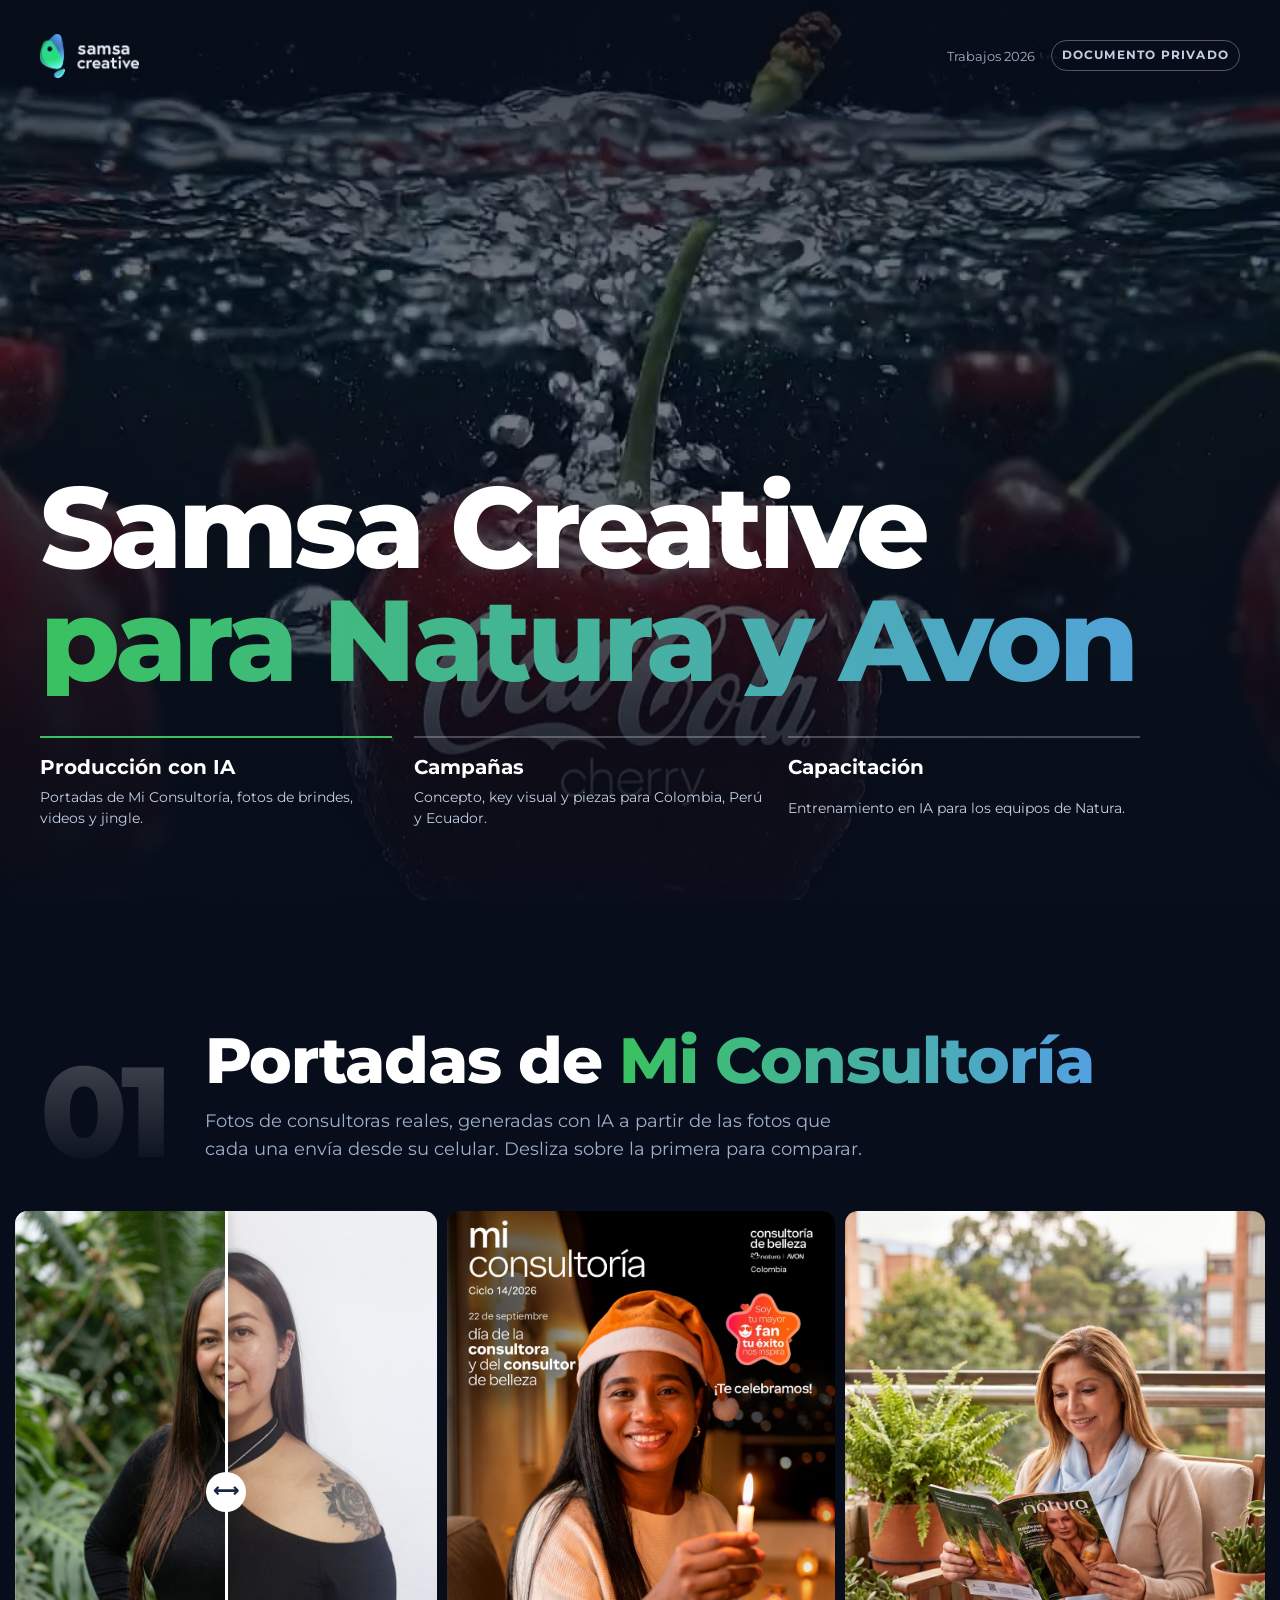
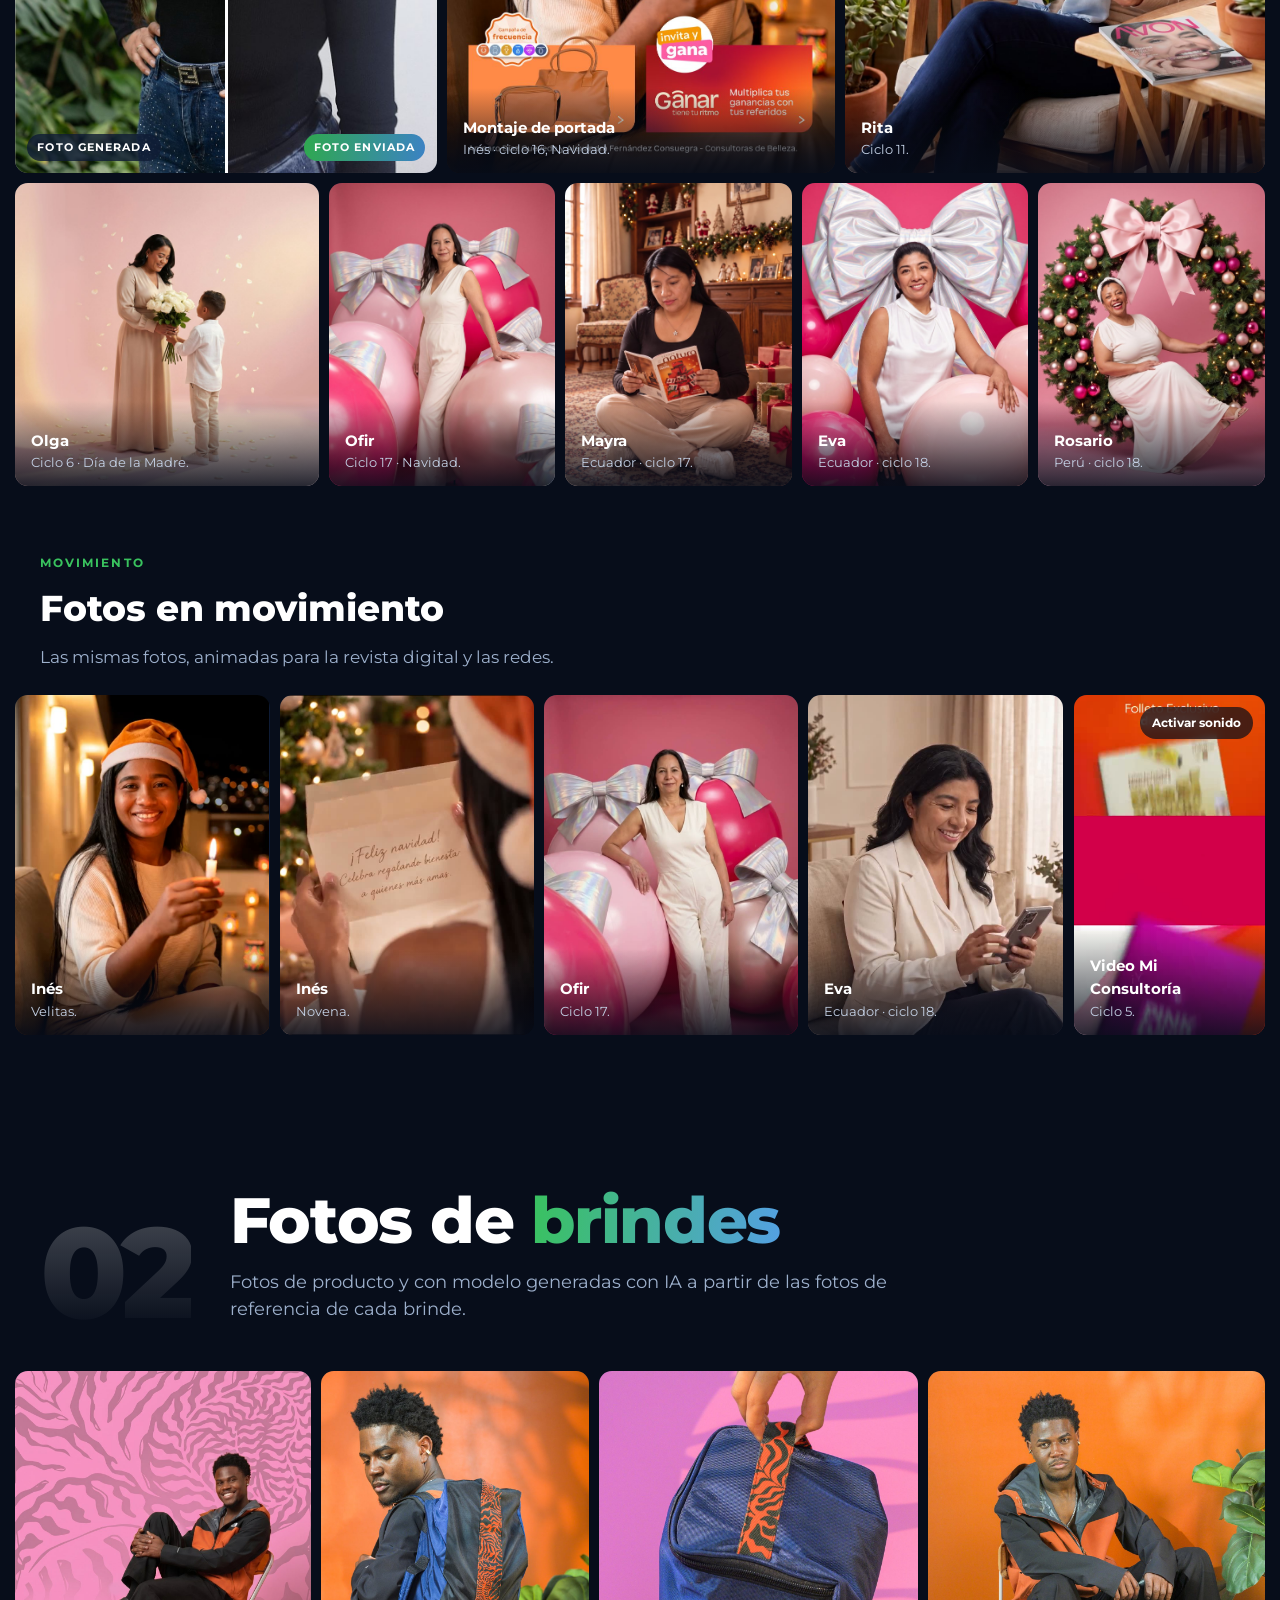
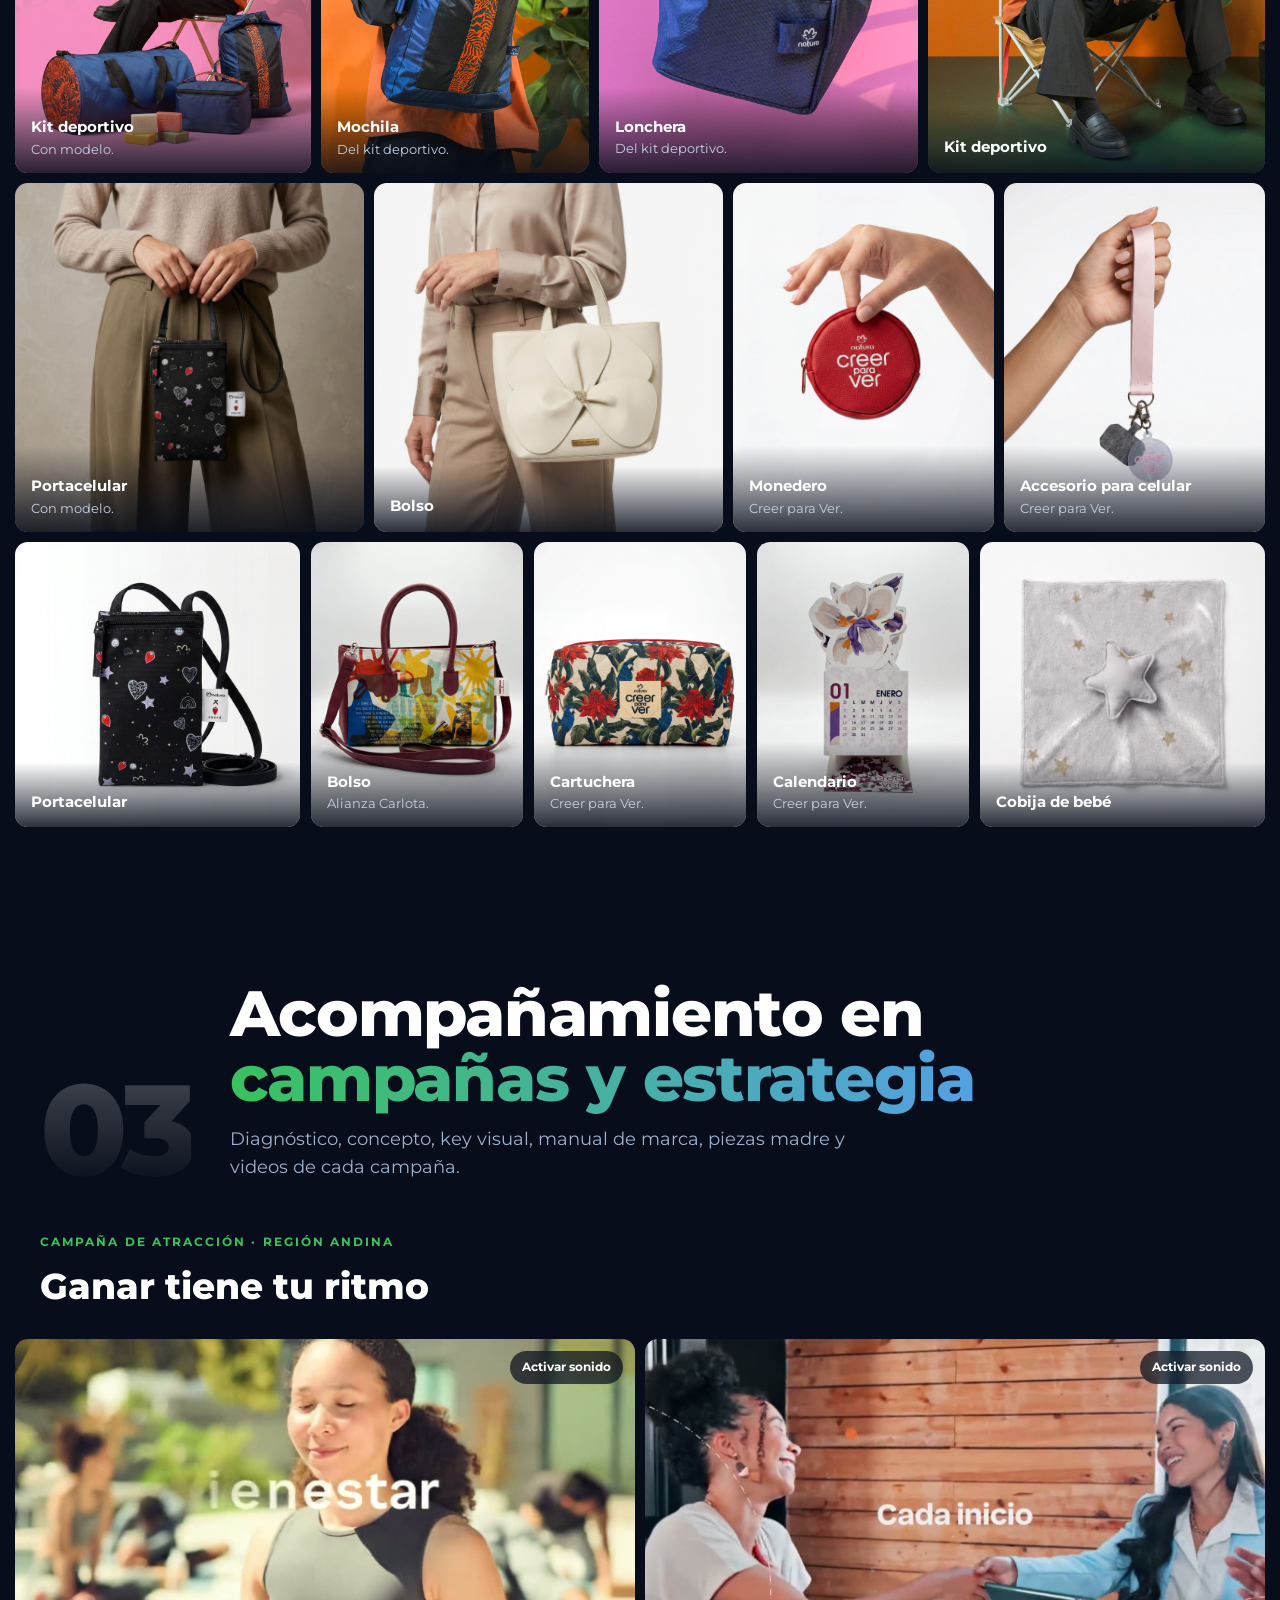
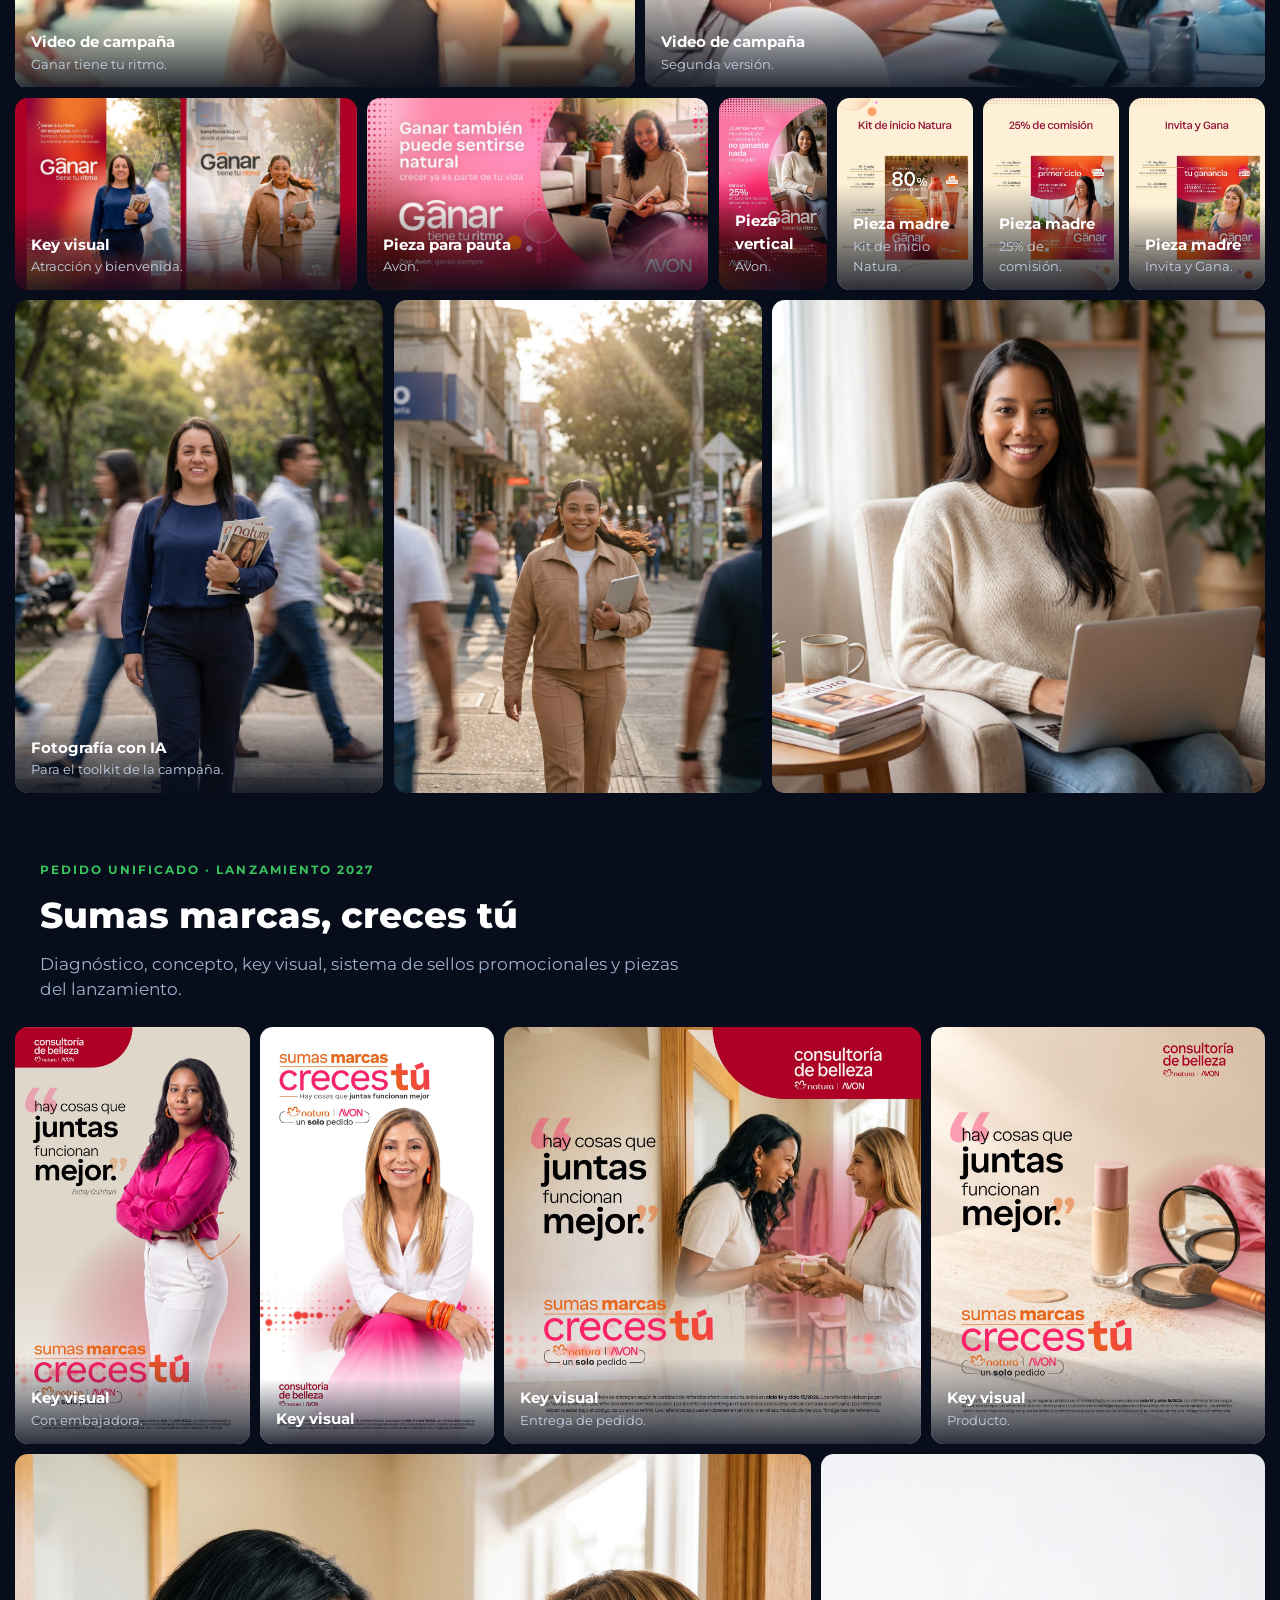
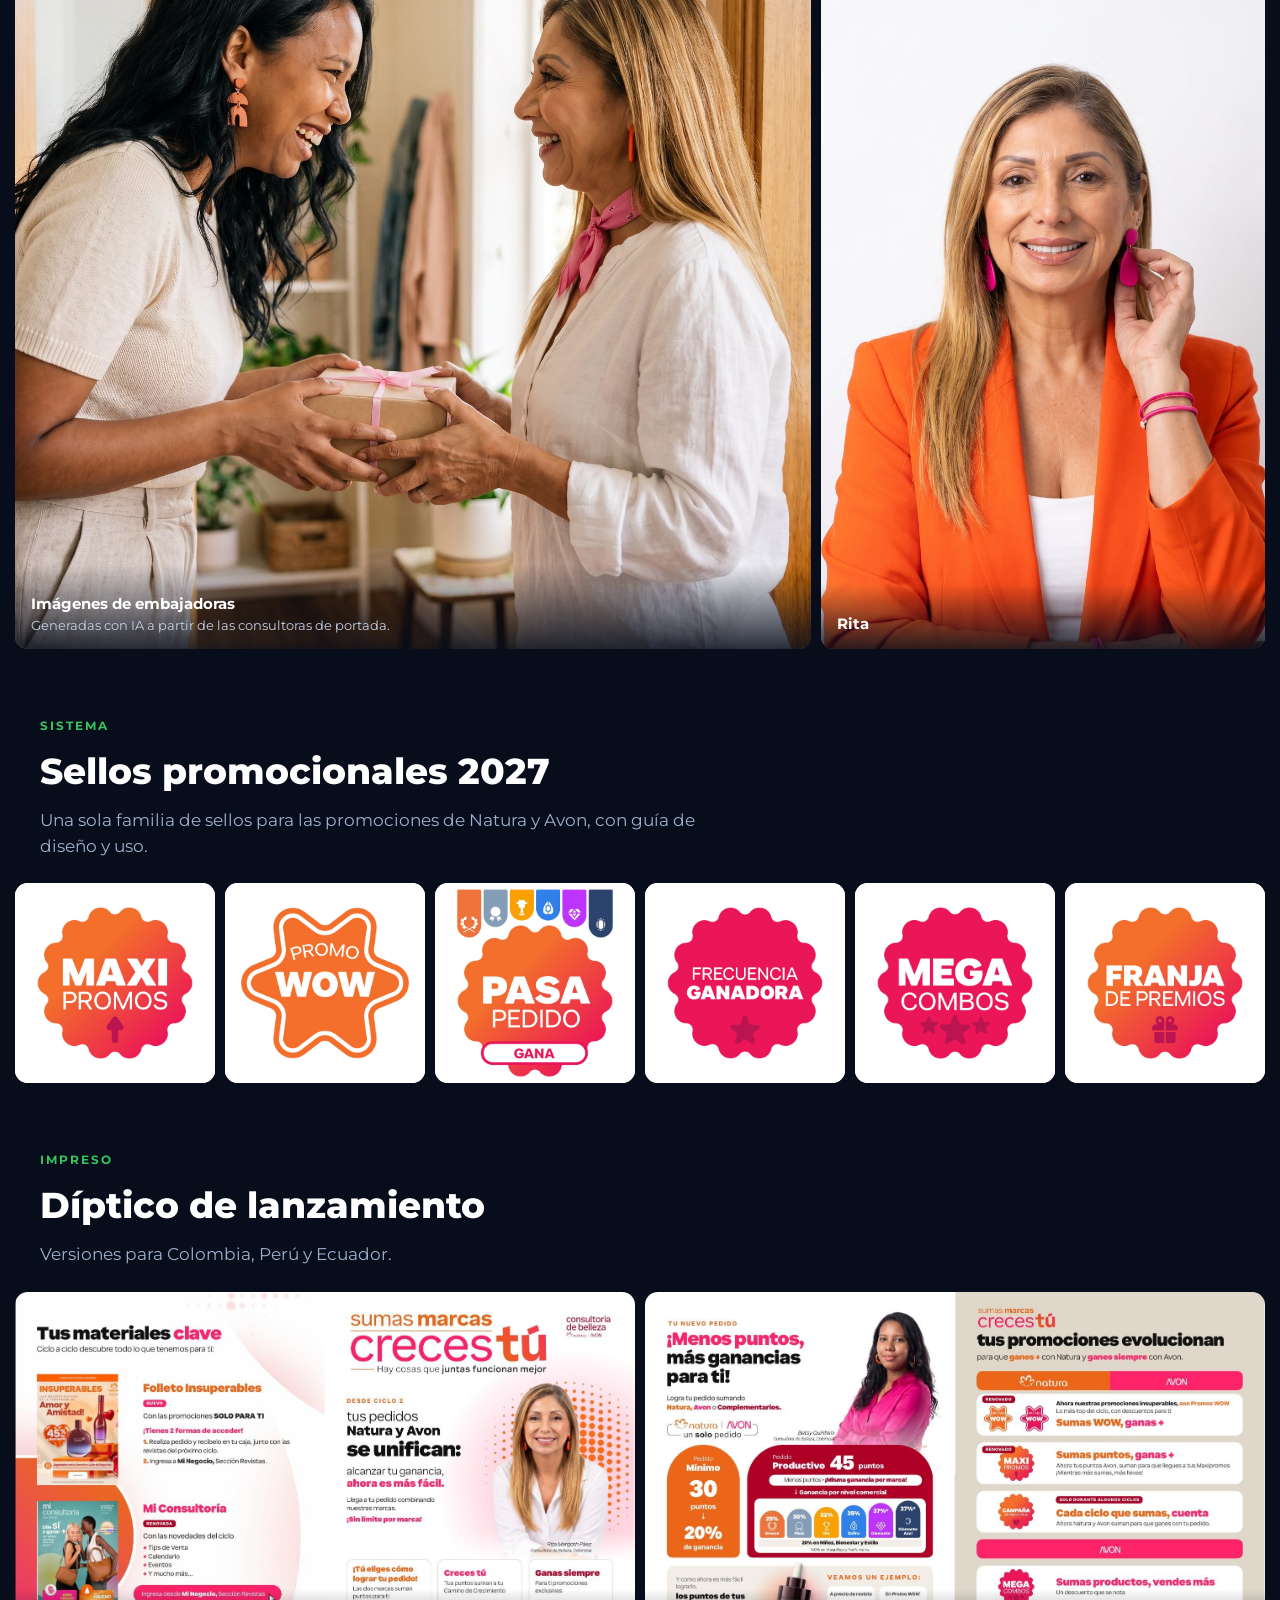
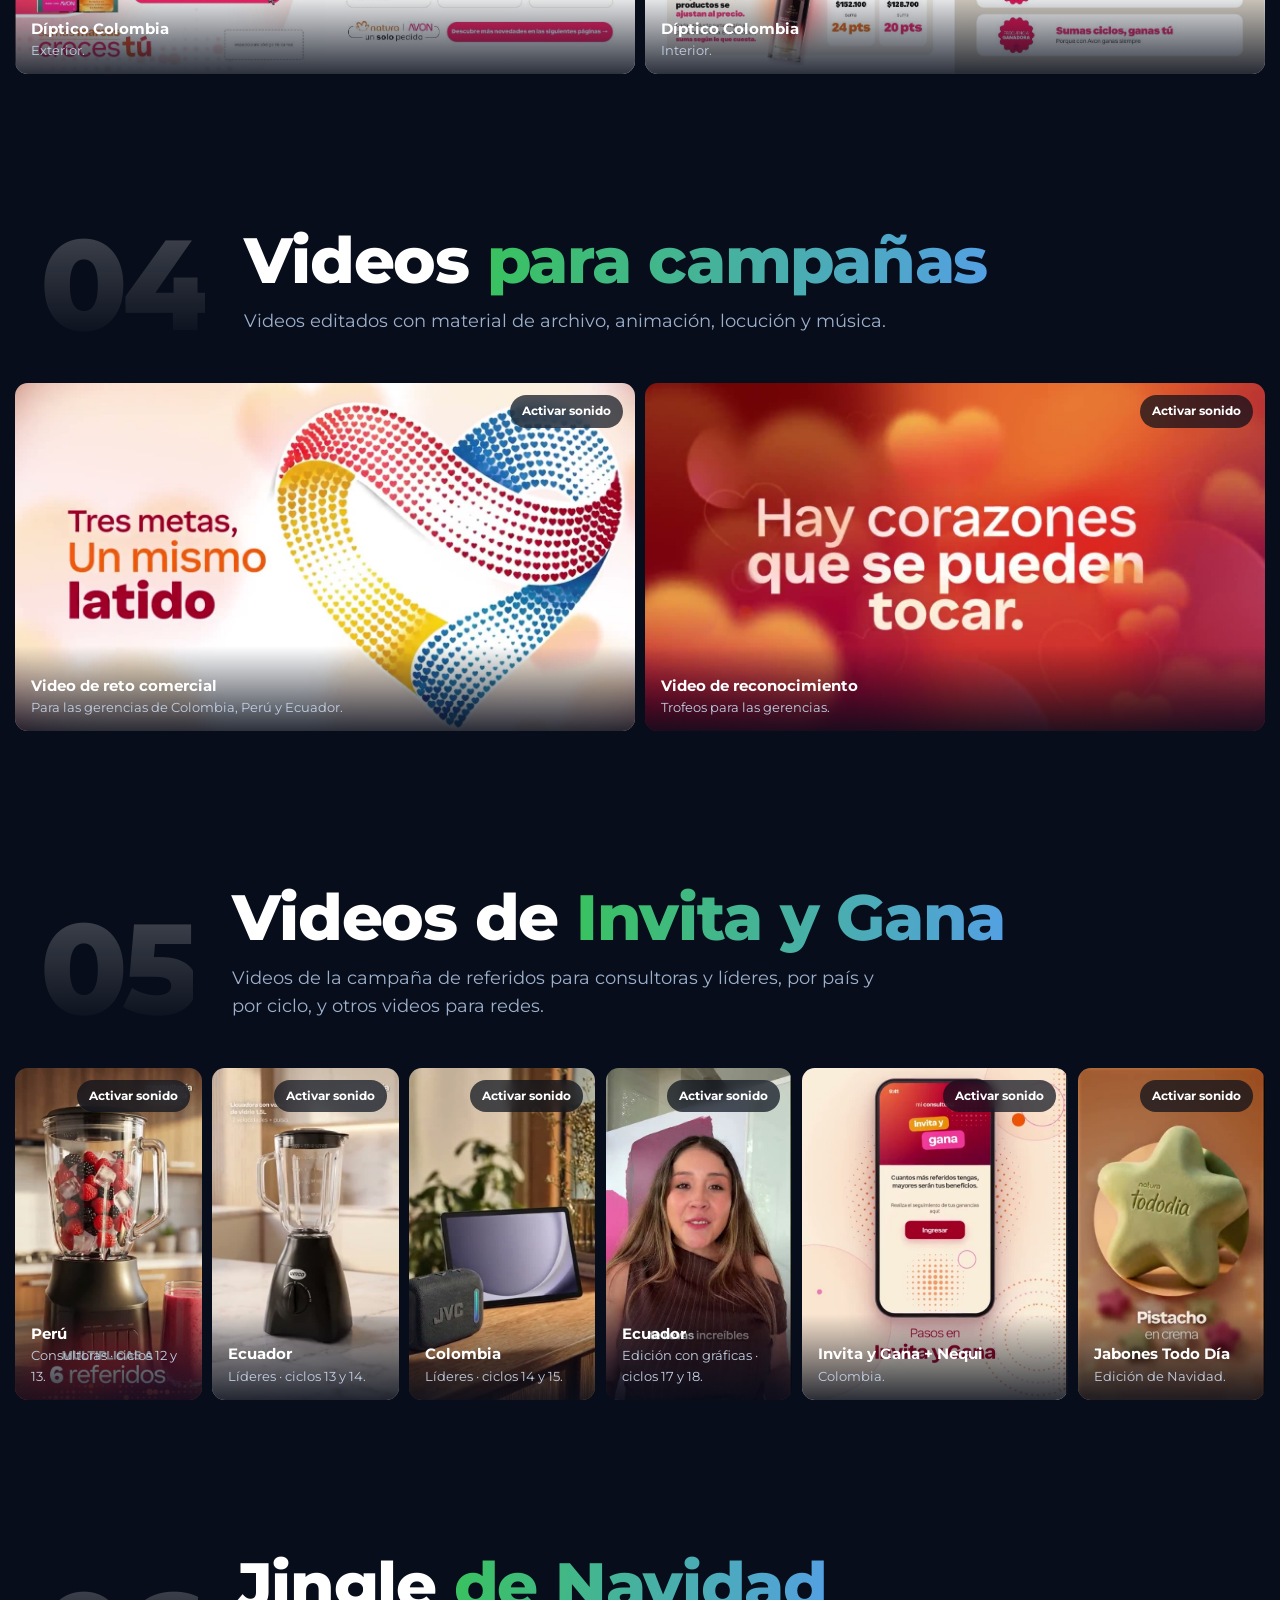
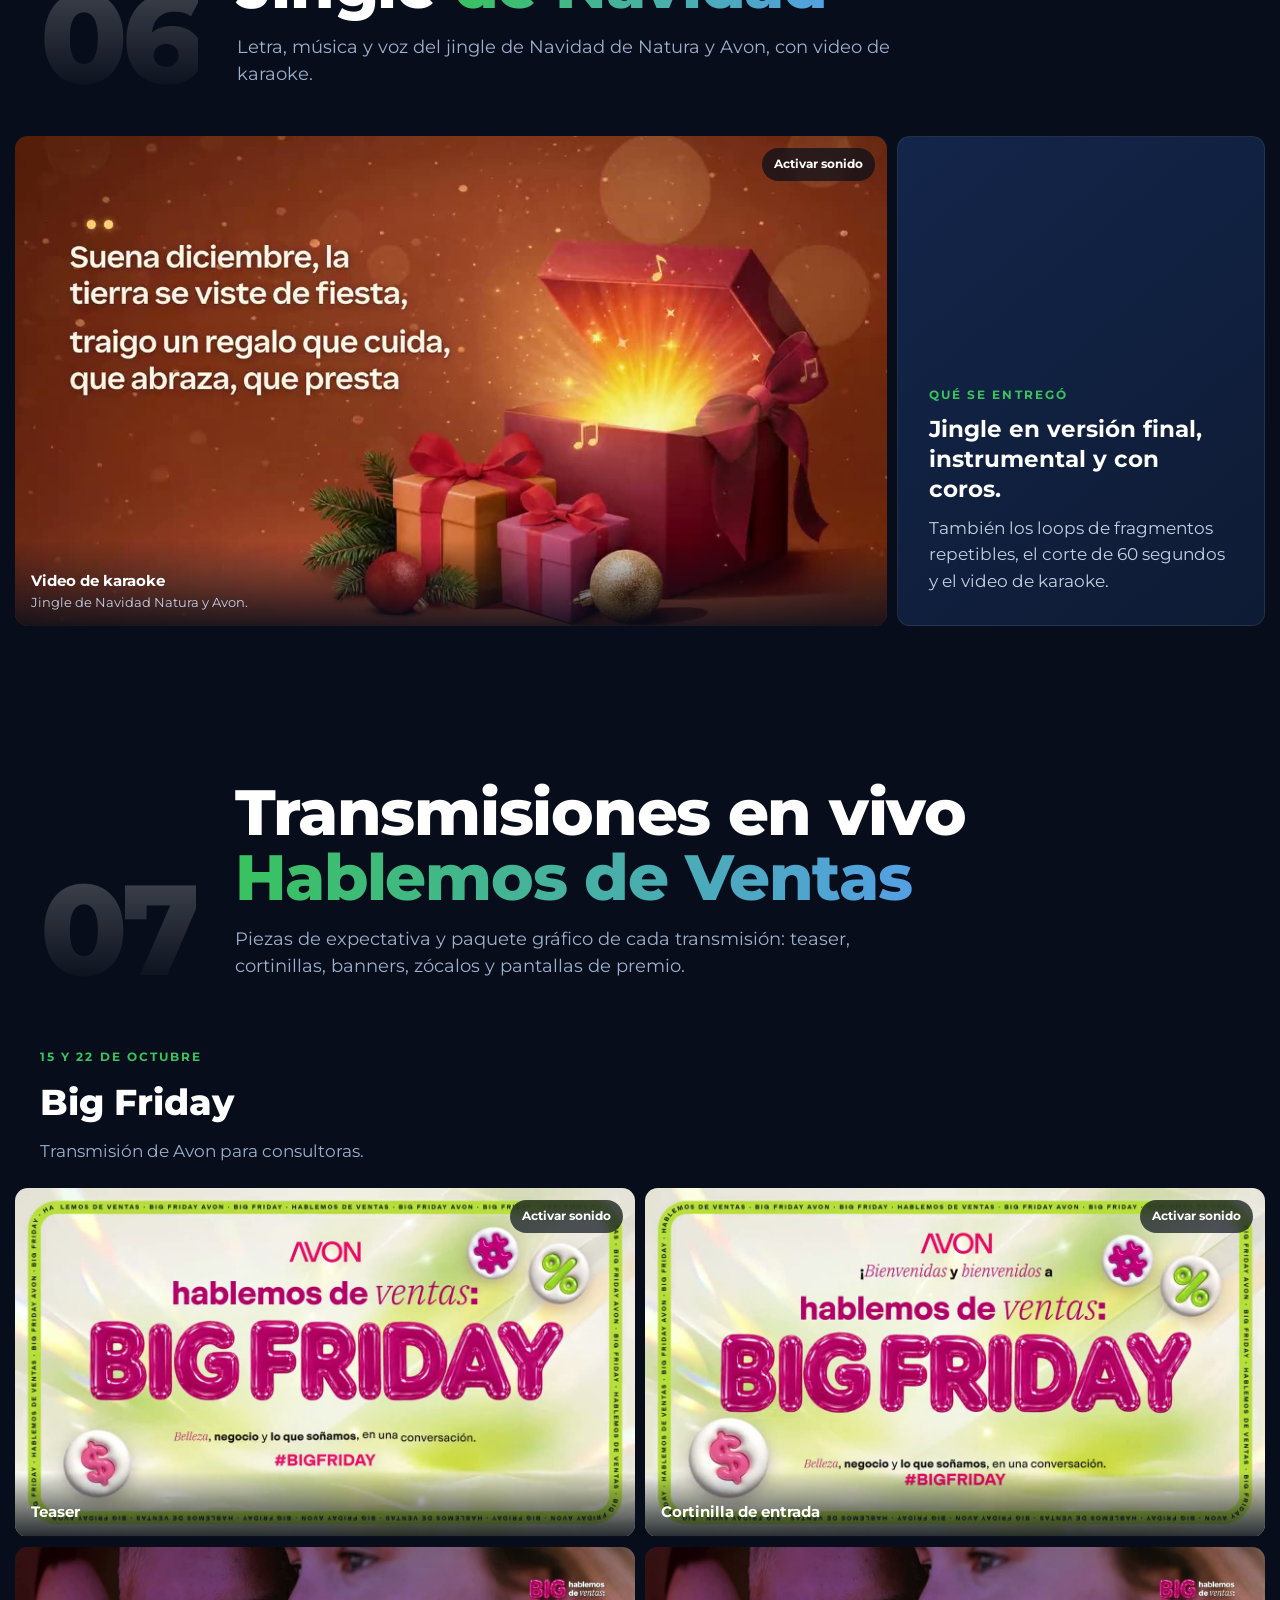
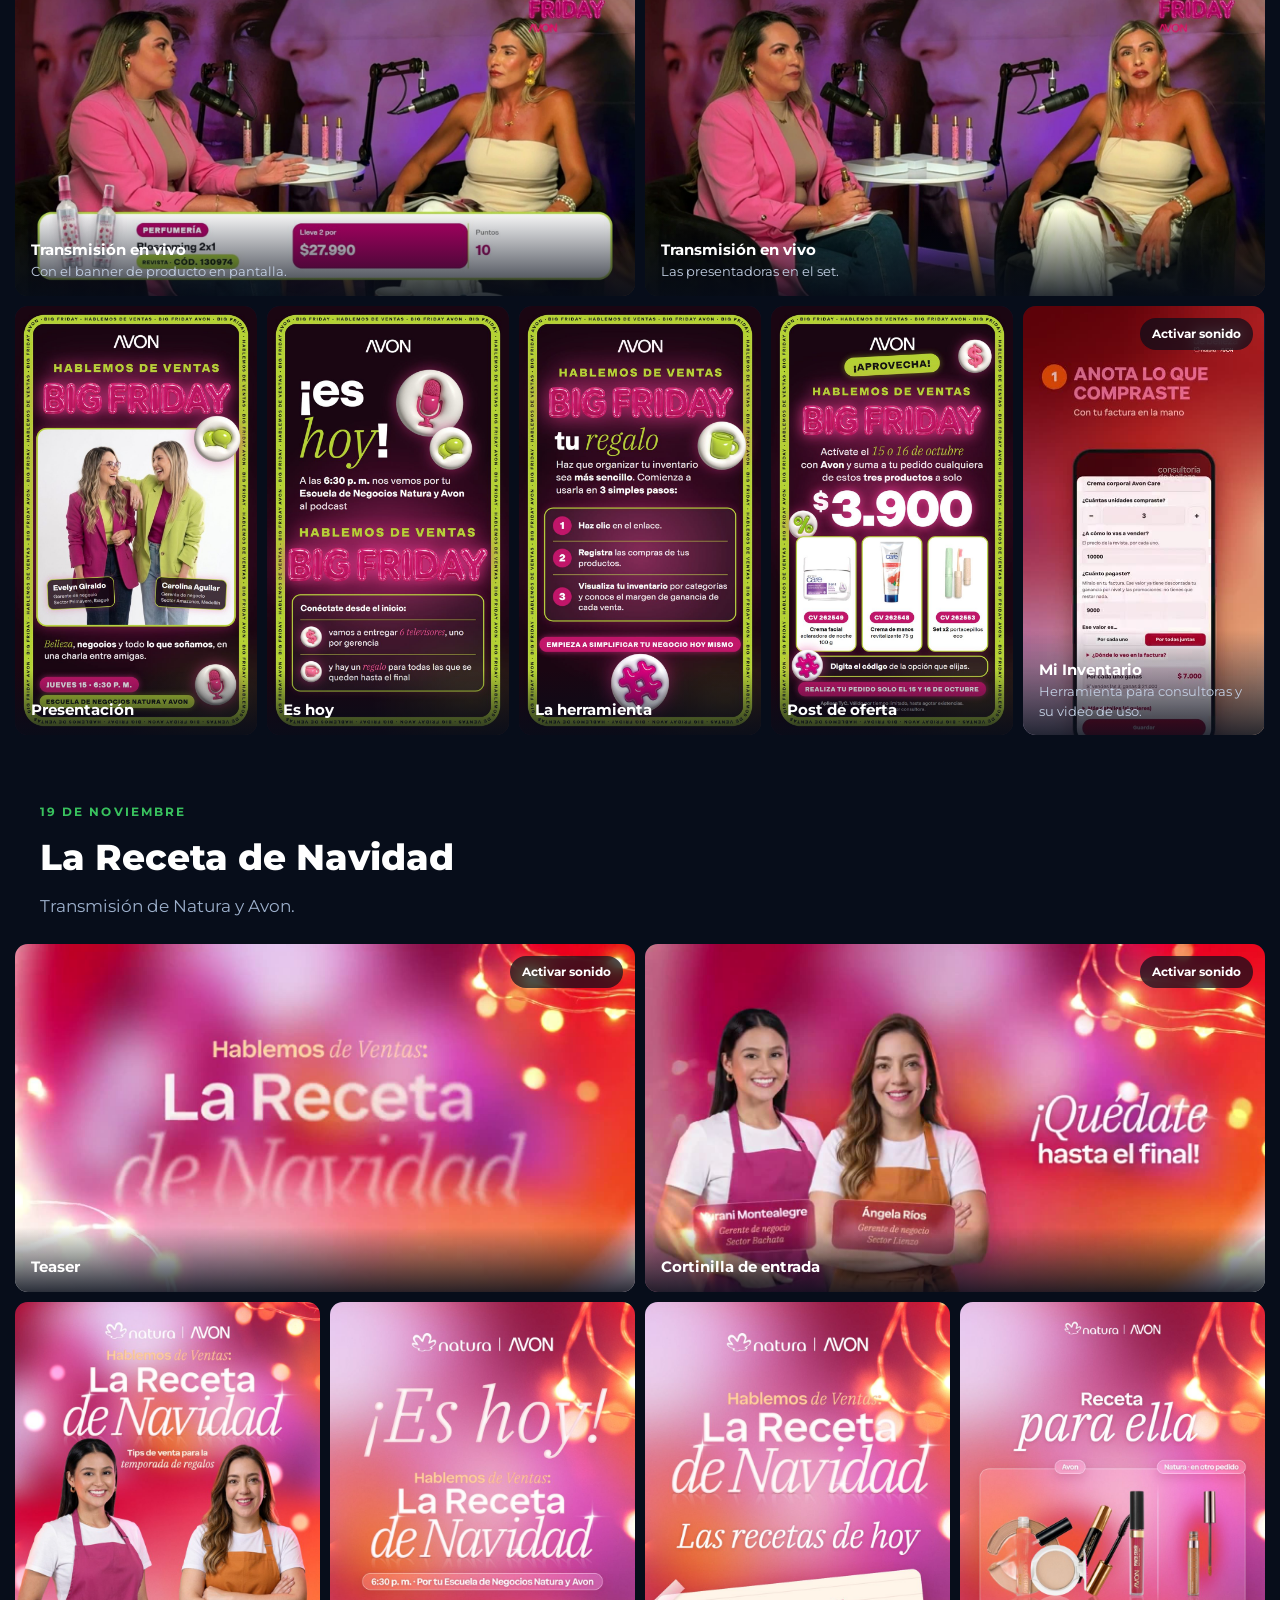
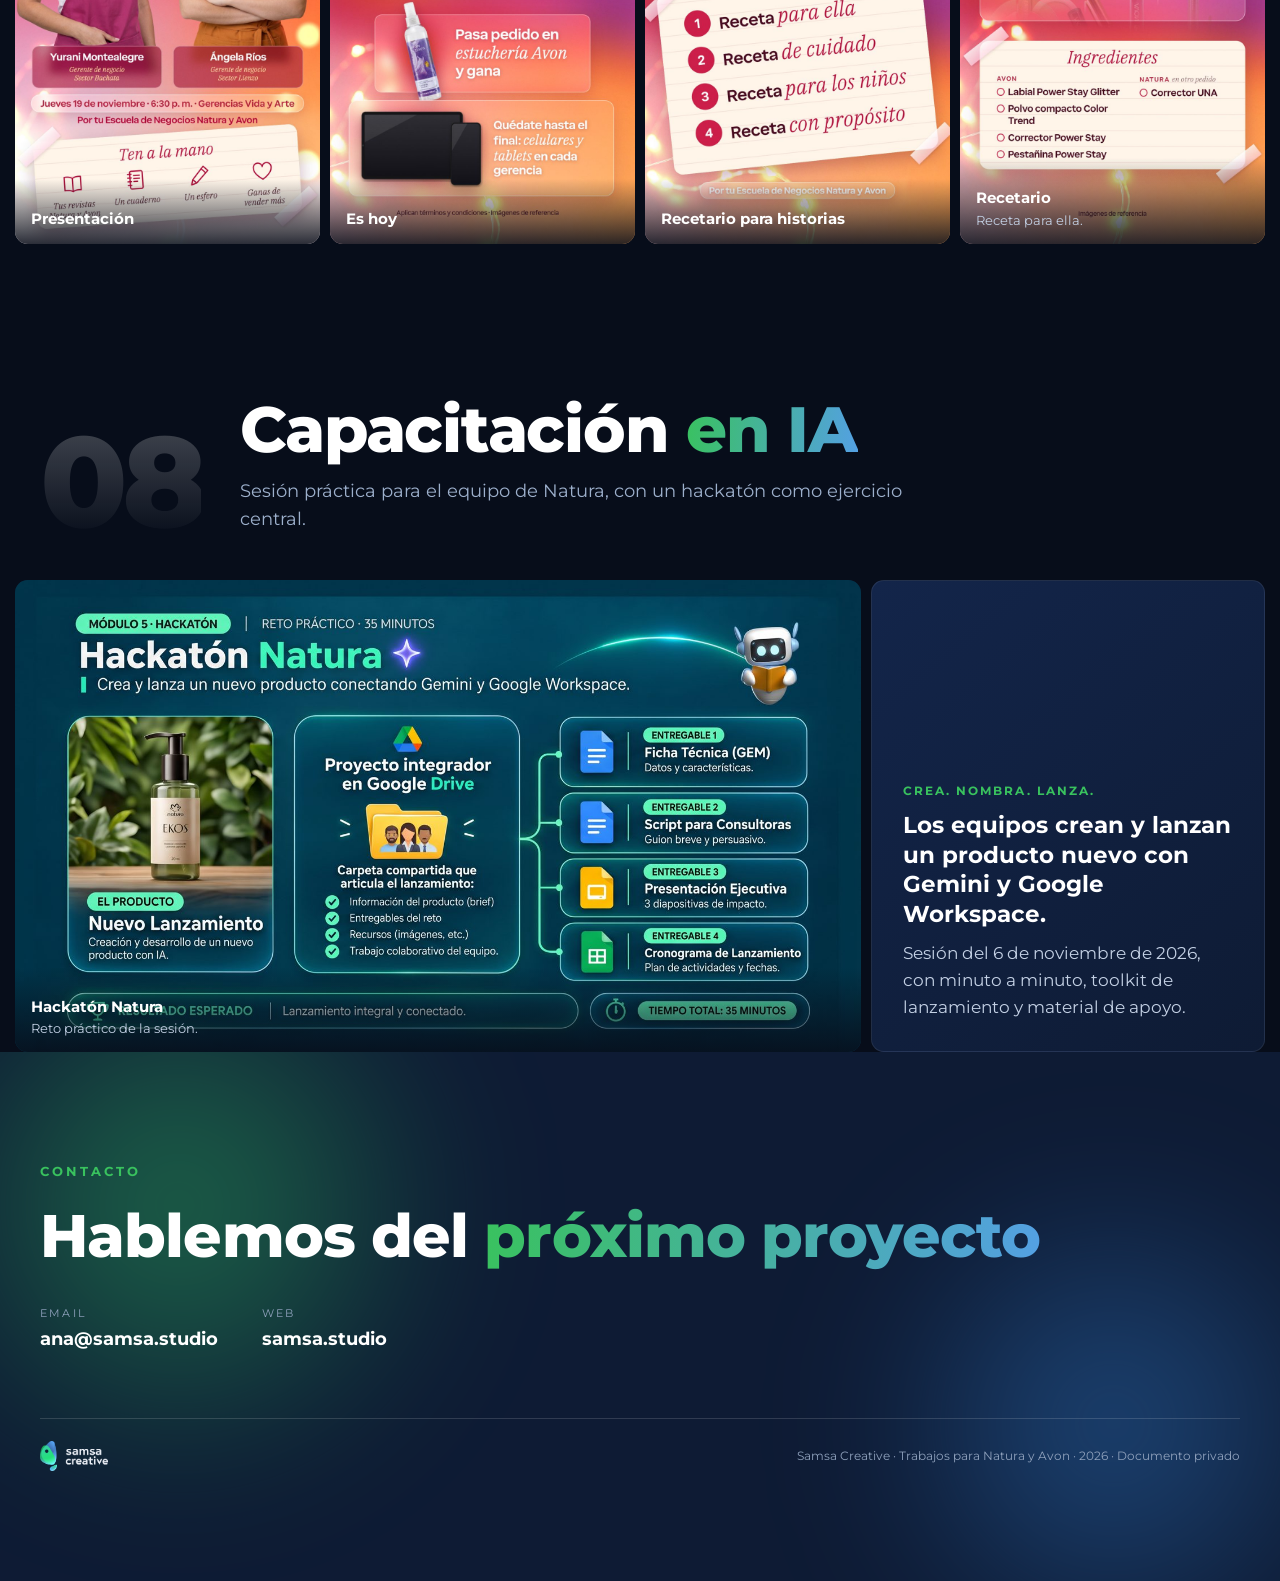
==== commit 868ea45a: "Movimiento de Inés (velitas) sin salto: ida y vuelta continua Co-Authored-By: Claude Fable 5.2 <nore" ====
--- a/index.html
+++ b/index.html
@@ -794,7 +794,7 @@
   </div></div>
   <div class="wide sub"><span class="tk">Movimiento</span><h3>Fotos en movimiento</h3><p>Las mismas fotos, animadas para la revista digital y las redes.</p></div>
   <div class="full-w"><div class="frow">
-    <figure class="tile" style="--r:0.7500"><video data-src="img/v/mov-velitas.mp4" poster="img/v/mov-velitas.jpg" muted loop playsinline preload="none"></video><figcaption><b>Inés</b>Velitas.</figcaption></figure>
+    <figure class="tile" style="--r:0.7479"><video data-src="img/v/mov-velitas.mp4" poster="img/v/mov-velitas.jpg" muted loop playsinline preload="none"></video><figcaption><b>Inés</b>Velitas.</figcaption></figure>
     <figure class="tile" style="--r:0.7479"><video data-src="img/v/mov-novena.mp4" poster="img/v/mov-novena.jpg" muted loop playsinline preload="none"></video><figcaption><b>Inés</b>Novena.</figcaption></figure>
     <figure class="tile" style="--r:0.7473"><video data-src="img/v/natura-consultora.mp4" poster="img/v/natura-consultora.jpg" muted loop playsinline preload="none"></video><figcaption><b>Ofir</b>Ciclo 17.</figcaption></figure>
     <figure class="tile" style="--r:0.7500"><video data-src="img/v/mov-eva.mp4" poster="img/v/mov-eva.jpg" muted loop playsinline preload="none"></video><figcaption><b>Eva</b>Ecuador · ciclo 18.</figcaption></figure>
